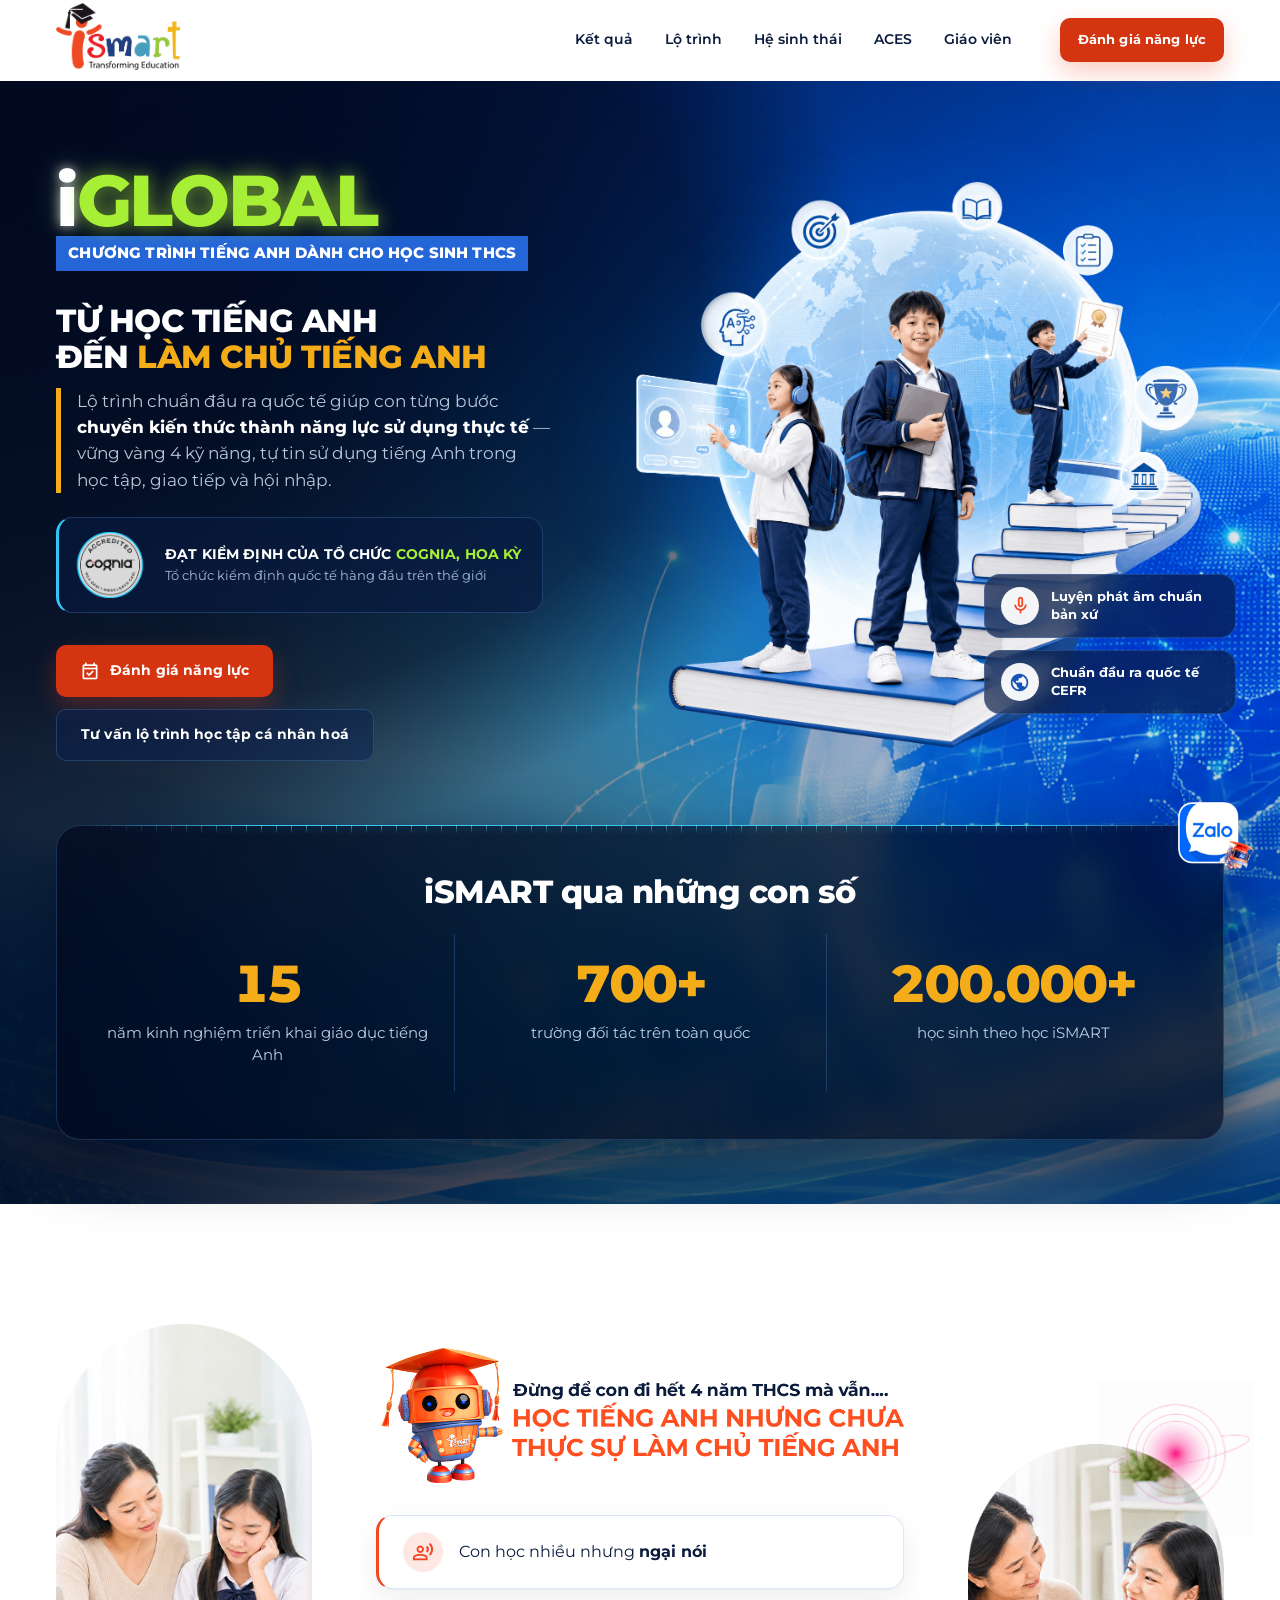
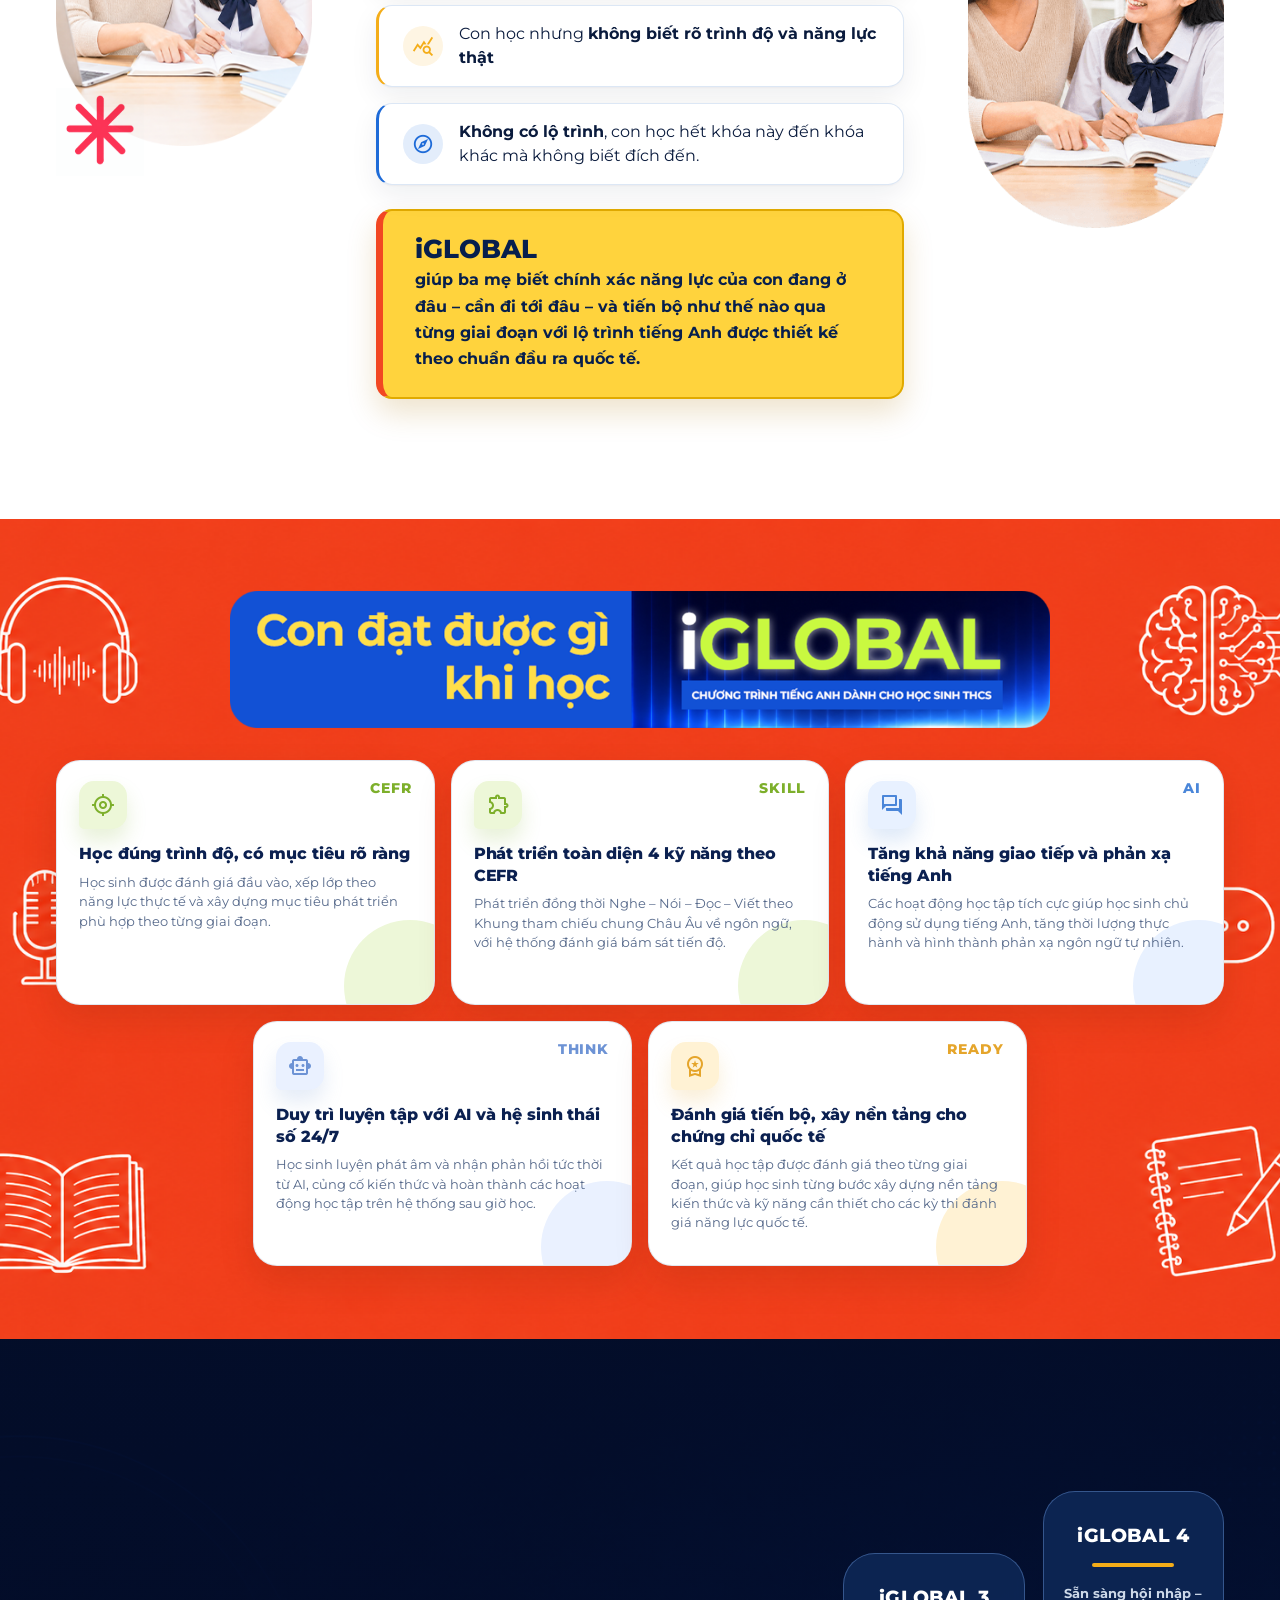
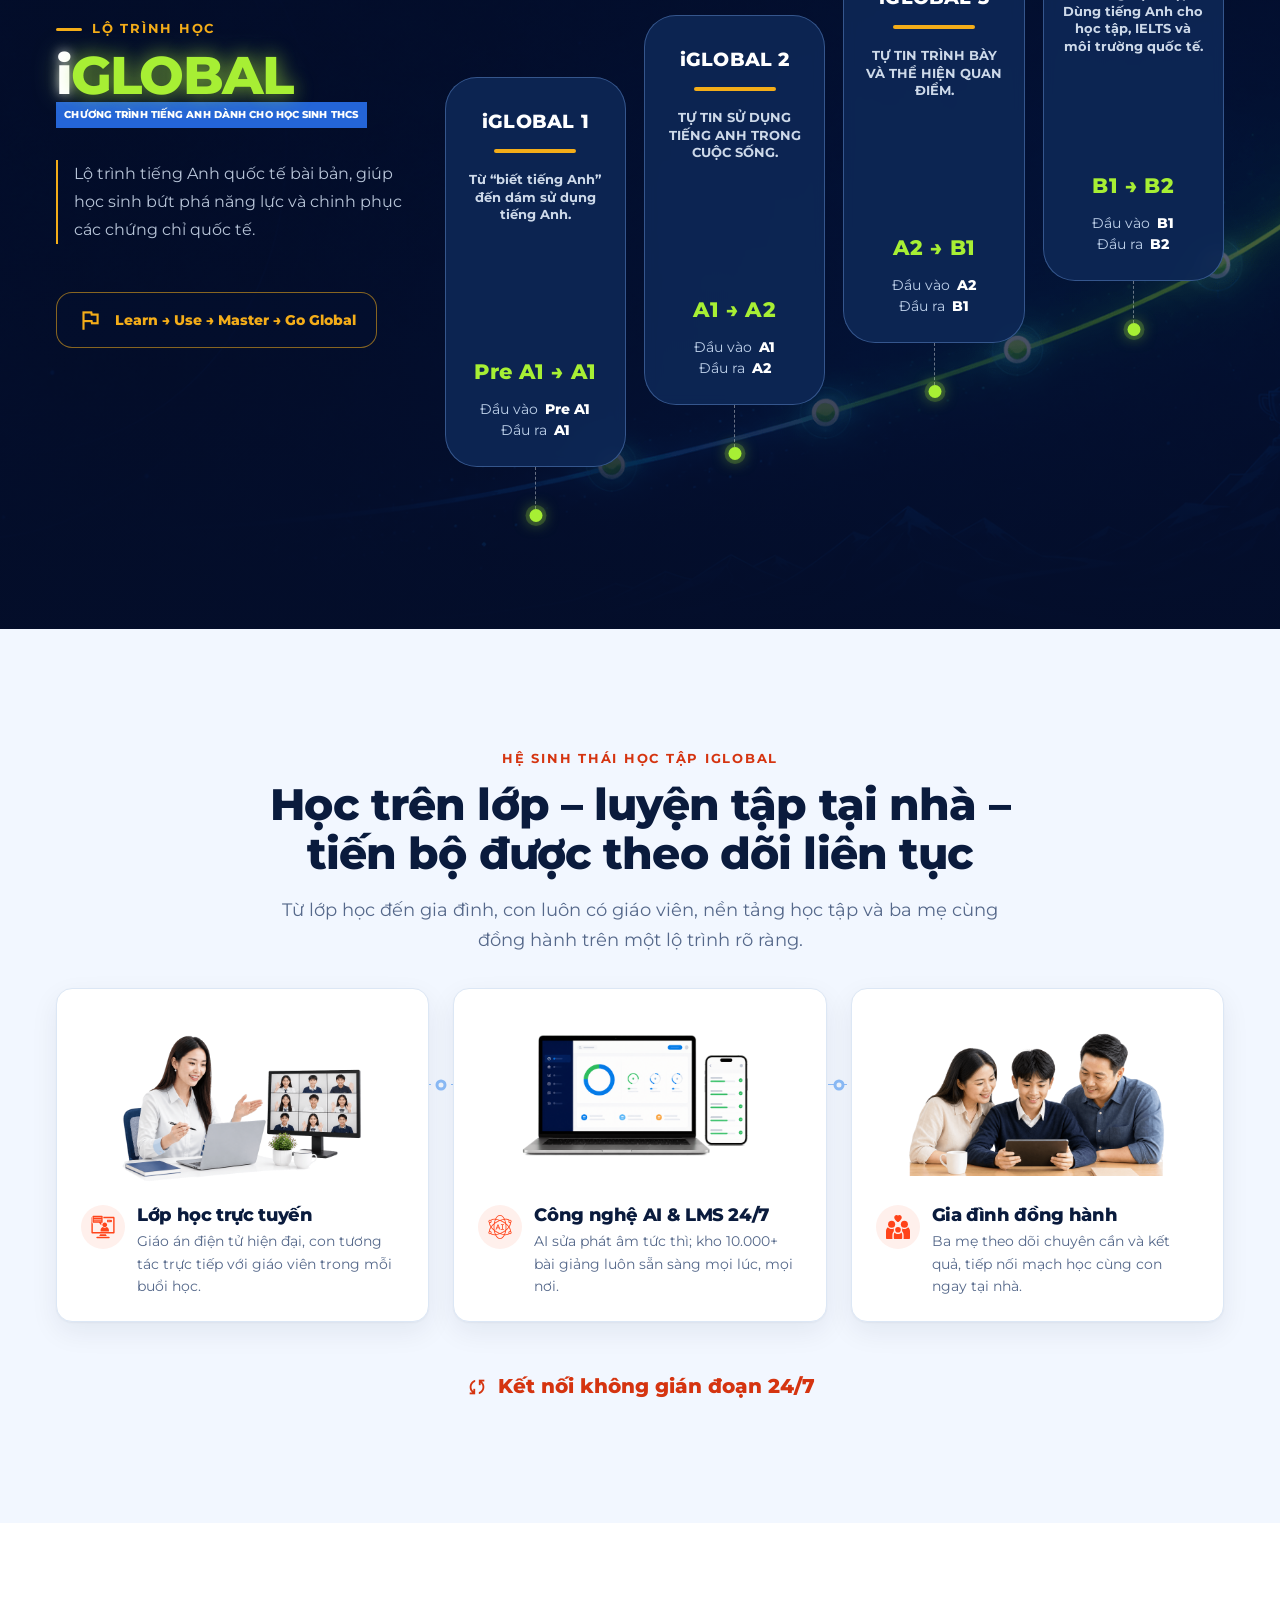
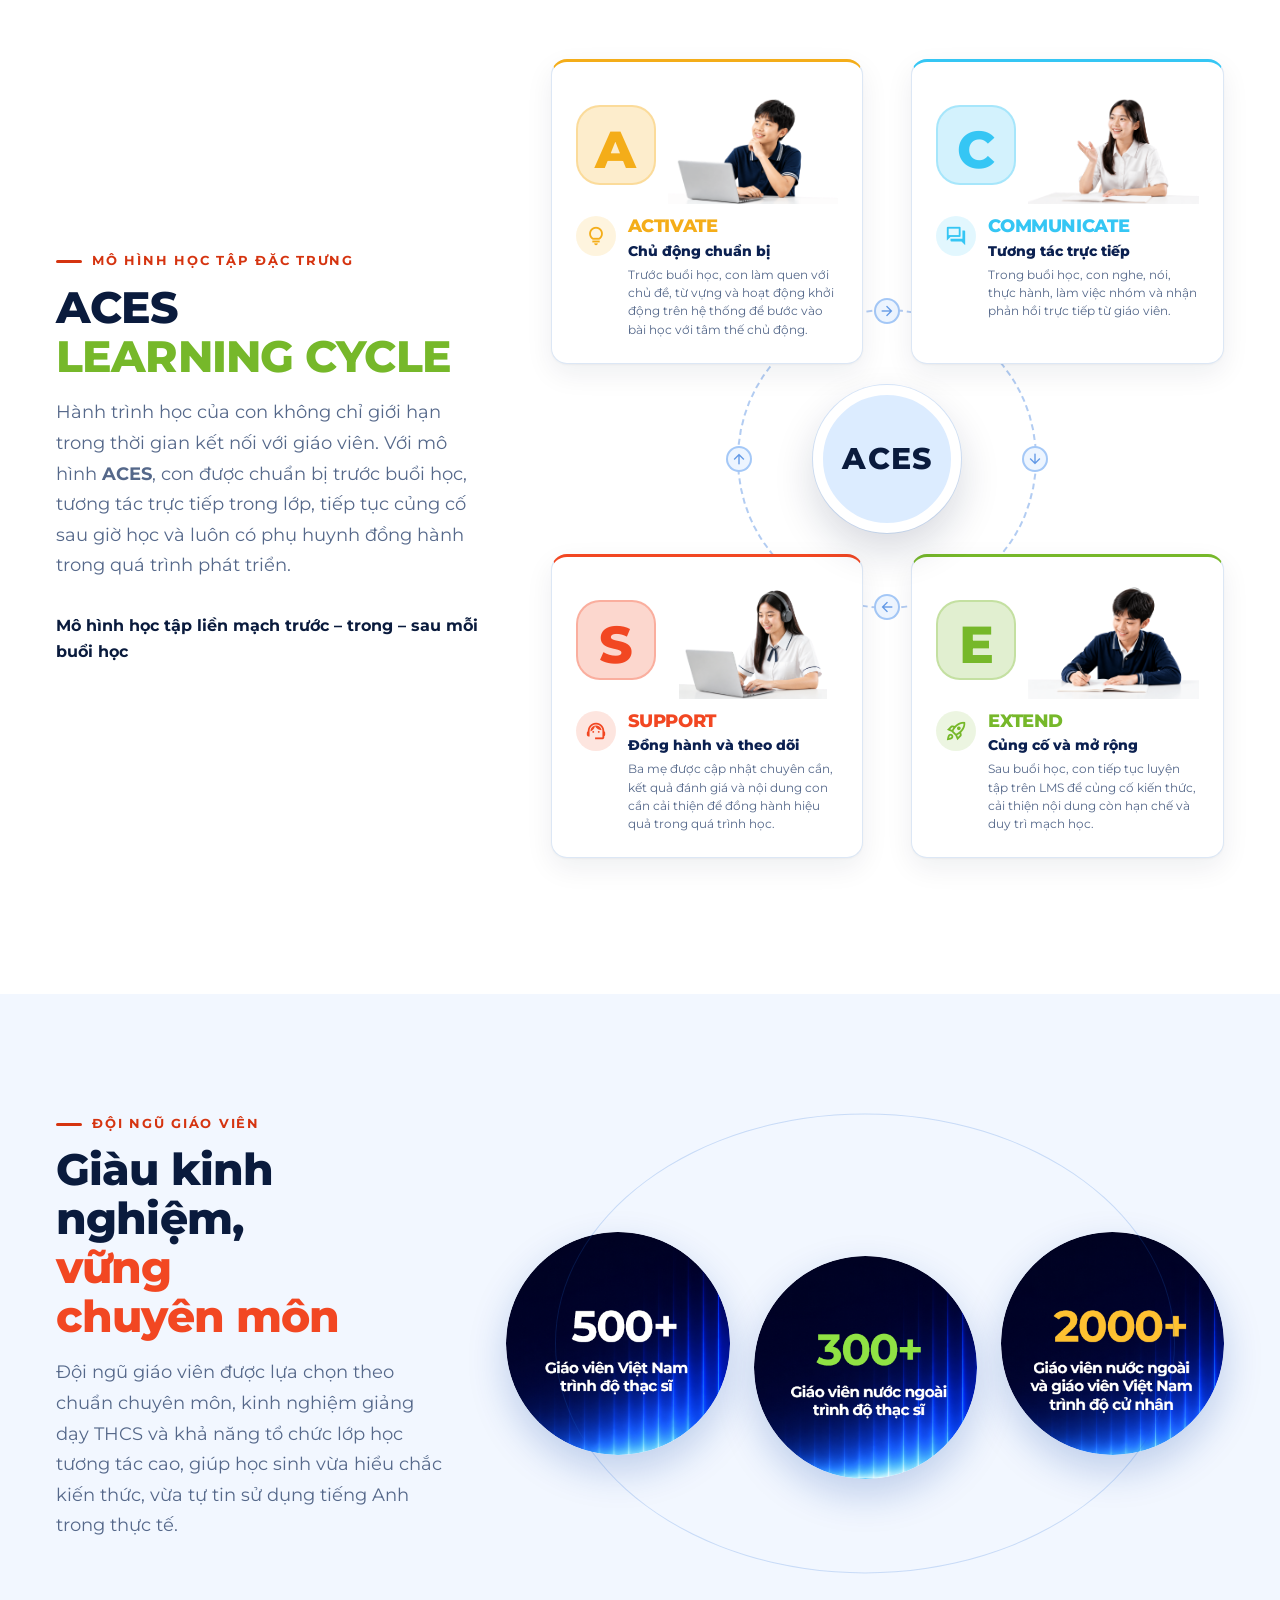
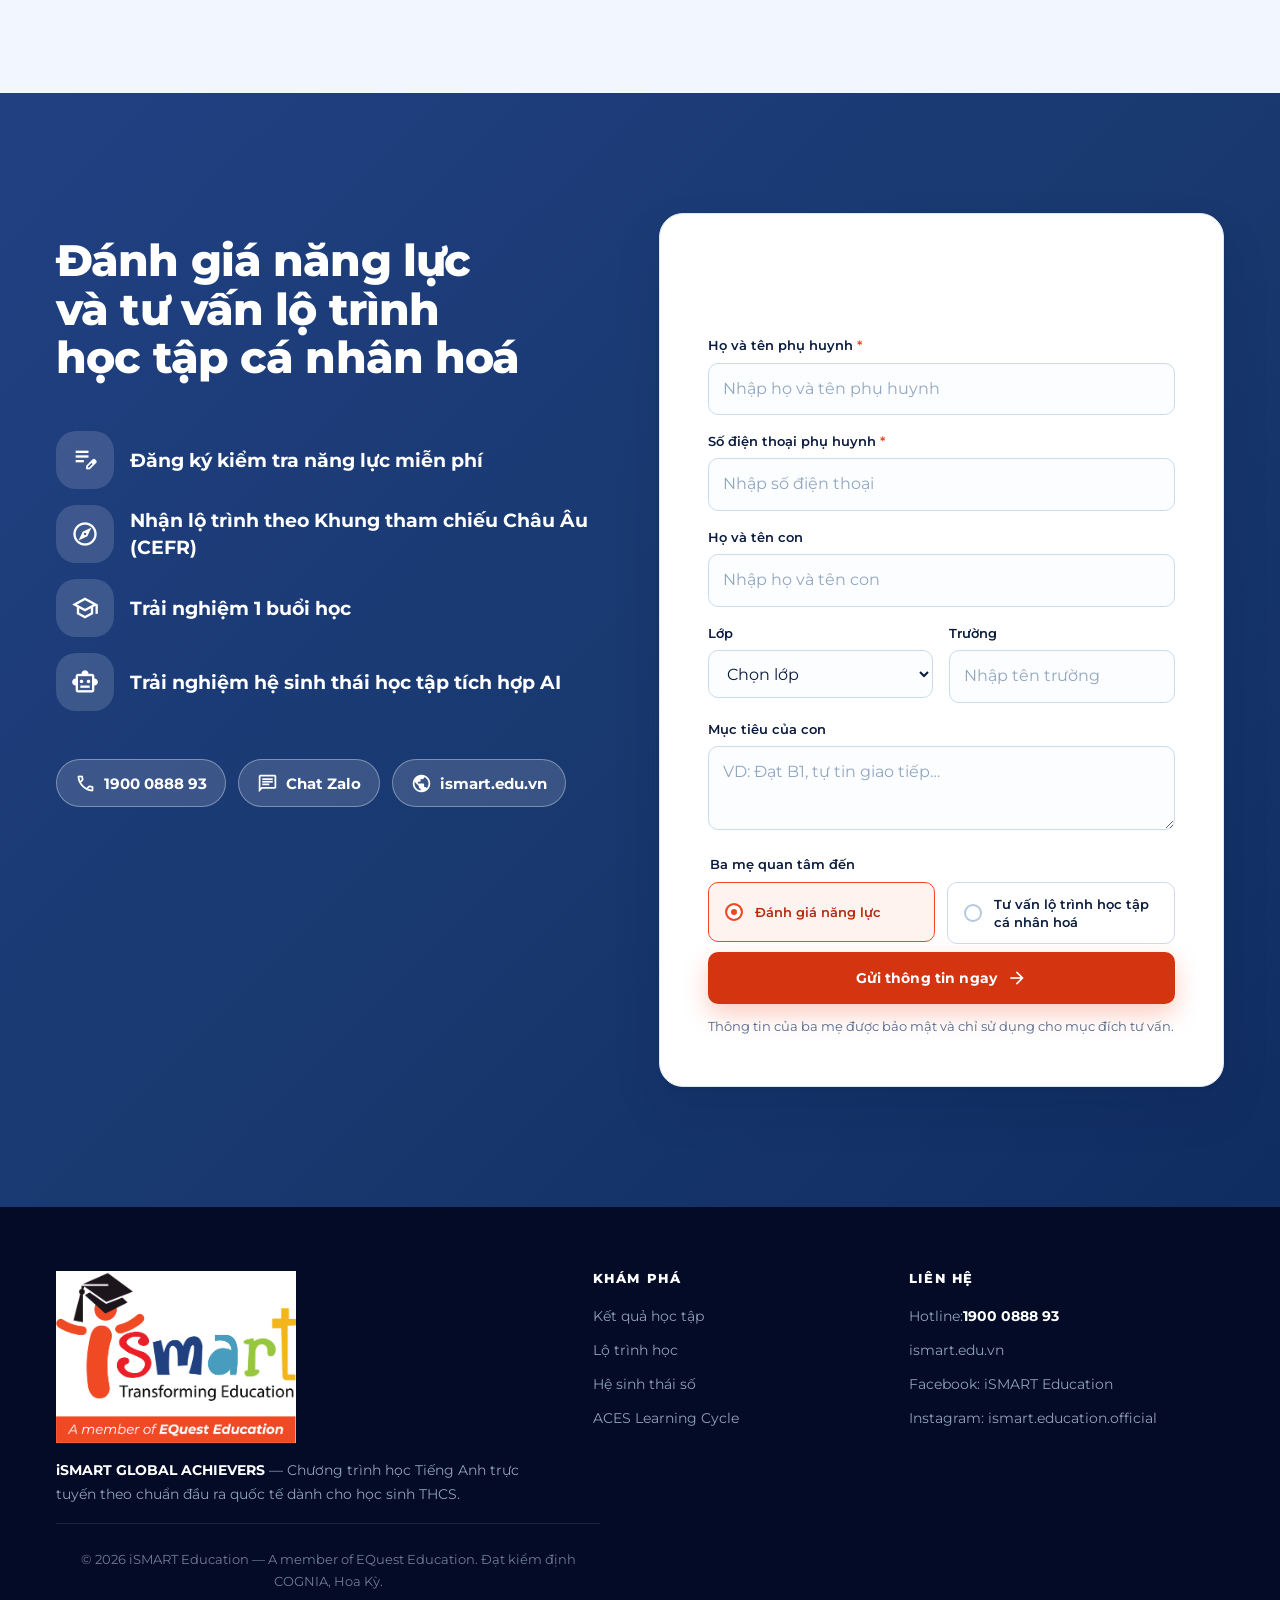
==== index.html @ bce78742 "Refine concerns highlight and ACES cycle" ====
<!DOCTYPE html>
<html lang="vi">
<head>
  <meta charset="UTF-8">
  <meta name="viewport" content="width=device-width, initial-scale=1">
  <title>iSMART Global Achievers | Tiếng Anh trực tuyến chuẩn quốc tế cho học sinh THCS</title>
  <meta name="description" content="iSMART Global Achievers giúp học sinh THCS phát triển tiếng Anh toàn diện theo chuẩn CEFR với lớp học trực tuyến, AI và hệ sinh thái học tập 24/7.">
  <meta name="theme-color" content="#030B26">

  <meta property="og:type" content="website">
  <meta property="og:locale" content="vi_VN">
  <meta property="og:site_name" content="iSMART Education">
  <meta property="og:title" content="iSMART Global Achievers | Tiếng Anh trực tuyến chuẩn quốc tế cho học sinh THCS">
  <meta property="og:description" content="Lộ trình A1 → B2 theo chuẩn CEFR, lớp học trực tuyến cùng giáo viên đạt chuẩn và hệ sinh thái học tập AI 24/7.">
  <meta property="og:image" content="assets/generated/hero-neon-background.jpg">
  <meta name="twitter:card" content="summary_large_image">

  <link rel="icon" href="data:image/svg+xml,%3Csvg xmlns='http://www.w3.org/2000/svg' viewBox='0 0 64 64'%3E%3Crect width='64' height='64' rx='16' fill='%23f24722'/%3E%3Cpath d='M23 18h10L26 46H16l7-28Zm15 8h10l-5 20H33l5-20Z' fill='white'/%3E%3C/svg%3E">
  <link rel="preconnect" href="https://fonts.googleapis.com">
  <link rel="preconnect" href="https://fonts.gstatic.com" crossorigin>
  <link href="https://fonts.googleapis.com/css2?family=Montserrat:wght@400;500;600;700;800&display=swap" rel="stylesheet">
  <link href="https://fonts.googleapis.com/css2?family=Material+Symbols+Outlined:opsz,wght,FILL,GRAD@24,400,0,0&display=block" rel="stylesheet">

  <style>
  /* ============================================================
     iSMART GLOBAL ACHIEVERS — landing page
     Design system: "Calibrated light"
     Light is information: cyan edge-light marks only what matters
     (the B2 destination, hover, primary CTA). Everything else is
     matte navy with hairline borders.
     ============================================================ */

  /* --- 1. TOKENS ------------------------------------------- */
  :root {
    /* Deep field */
    --abyss:      #030B26;
    --navy-900:   #061334;
    --navy-800:   #0B2050;
    --navy-700:   #12305F;
    --navy-600:   #1A427D;

    /* Signal blues */
    --blue-600:   #1653B8;
    --blue-500:   #1E6BD8;
    --blue-400:   #3B8EF5;
    --cyan-400:   #35C6F4;
    --cyan-300:   #6FDCFF;

    /* Accents */
    --lime:       #A7EF34;
    /* --orange is the brand mark: display type, rules, tints.
       --orange-ink is its AA-safe twin (4.8:1 on white) and is the only
       one allowed under small text or behind white button labels. */
    --orange:     #F24722;
    --orange-ink: #D53410;
    --orange-600: #B82909;
    --gold:       #F4AD19;
    --green:      #76B82A;

    /* Light field */
    --paper:      #FFFFFF;
    --mist:       #F2F7FF;
    --mist-deep:  #E7F0FD;
    --ink:        #0A1B3D;
    --slate:      #55688A;
    --hairline:   #DCE7F5;

    /* Edge & surface treatments */
    --edge-dark:  rgba(107, 176, 255, .22);
    --edge-lit:   rgba(111, 220, 255, .85);
    --glow-lit:   0 0 0 1px rgba(111,220,255,.35), 0 0 34px rgba(53,198,244,.28);
    --surface-dark: linear-gradient(165deg, rgba(26,66,125,.55), rgba(6,19,52,.75));

    /* Elevation */
    --lift-1: 0 1px 2px rgba(10,27,61,.04), 0 10px 28px rgba(10,27,61,.07);
    --lift-2: 0 2px 4px rgba(10,27,61,.05), 0 22px 48px rgba(10,27,61,.12);

    /* Geometry */
    --r-sm: 10px;
    --r-md: 16px;
    --r-lg: 24px;
    --r-pill: 999px;

    /* Rhythm */
    --sp-1: 4px;  --sp-2: 8px;  --sp-3: 12px; --sp-4: 16px;
    --sp-5: 24px; --sp-6: 32px; --sp-7: 48px; --sp-8: 64px;
    --sp-9: 88px; --sp-10: 120px;

    /* Measure */
    --w:       1240px;
    --w-wide:  1440px;
    --gutter:  20px;
    --pad-y:   64px;

    /* Type */
    --display: Montserrat, "Segoe UI", system-ui, sans-serif;
    --body:    Montserrat, "Segoe UI", system-ui, sans-serif;

    --t-display: clamp(2.6rem, 11vw, 3.6rem);
    --t-h2:      clamp(1.85rem, 6.4vw, 2.4rem);
    --t-h3:      1.0625rem;
    --t-lead:    1rem;
    --t-body:    .9375rem;
    --t-small:   .875rem;
    --t-eyebrow: .78125rem;
  }

  /* --- 2. RESET & BASE -------------------------------------- */
  *, *::before, *::after { box-sizing: border-box; }

  html { scroll-behavior: smooth; -webkit-text-size-adjust: 100%; }

  body {
    margin: 0;
    background: var(--paper);
    color: var(--ink);
    font-family: var(--body);
    font-size: var(--t-body);
    line-height: 1.65;
    -webkit-font-smoothing: antialiased;
    text-rendering: optimizeLegibility;
  }
  body.nav-open { overflow: hidden; }

  img, svg { display: block; max-width: 100%; }
  a { color: inherit; text-decoration: none; }
  button, input, select, textarea { font: inherit; color: inherit; }
  button { border: 0; background: none; }
  h1, h2, h3, h4, p, ul, ol, figure { margin: 0; }
  ul, ol { padding: 0; list-style: none; }

  h1, h2, h3, h4 {
    font-family: var(--display);
    font-weight: 800;
    line-height: 1.12;
    letter-spacing: -.02em;
  }

  ::selection { background: var(--blue-500); color: #fff; }

  :focus-visible {
    outline: 2px solid var(--cyan-400);
    outline-offset: 3px;
    border-radius: 4px;
  }

  .skip-link {
    position: absolute;
    left: var(--sp-4);
    top: -100px;
    z-index: 200;
    padding: 12px 20px;
    background: var(--orange);
    color: #fff;
    border-radius: var(--r-sm);
    font-weight: 600;
    transition: top .2s ease;
  }
  .skip-link:focus { top: var(--sp-4); }

  /* --- 3. LAYOUT PRIMITIVES --------------------------------- */
  .wrap { width: min(var(--w), 100% - var(--gutter) * 2); margin-inline: auto; }
  .wrap-wide { width: min(var(--w-wide), 100% - var(--gutter) * 2); margin-inline: auto; }

  .band { padding-block: var(--pad-y); position: relative; }
  .band-mist { background: var(--mist); }

  /* Section header — one pattern used everywhere */
  .head { max-width: 46rem; margin-bottom: var(--sp-6); }
  .head-center { margin-inline: auto; text-align: center; }

  .eyebrow {
    display: flex;
    align-items: center;
    gap: 10px;
    margin-bottom: var(--sp-3);
    color: var(--orange-ink);
    font-family: var(--body);
    font-size: var(--t-eyebrow);
    font-weight: 700;
    letter-spacing: .14em;
    text-transform: uppercase;
  }
  .eyebrow::before {
    content: "";
    width: 26px;
    height: 3px;
    flex: 0 0 auto;
    border-radius: 2px;
    background: currentColor;
  }
  .head-center .eyebrow { justify-content: center; }

  .title { font-size: var(--t-h2); text-wrap: balance; }

  .lead {
    margin-top: var(--sp-4);
    max-width: 60ch;
    color: var(--slate);
    font-size: var(--t-lead);
    line-height: 1.7;
  }
  .head-center .lead { margin-inline: auto; }

  /* --- 4. COMPONENTS ---------------------------------------- */
  .btn {
    display: inline-flex;
    align-items: center;
    justify-content: center;
    gap: 10px;
    min-height: 52px;
    padding-inline: 24px;
    border-radius: var(--r-sm);
    font-family: var(--body);
    font-size: var(--t-small);
    font-weight: 700;
    letter-spacing: .01em;
    cursor: pointer;
    transition: transform .2s ease, box-shadow .2s ease,
                background-color .2s ease, border-color .2s ease;
  }
  .btn .material-symbols-outlined { font-size: 20px; }

  .btn-primary {
    background: var(--orange-ink);
    color: #fff;
    box-shadow: 0 10px 24px rgba(242,71,34,.28);
  }
  .btn-primary:hover {
    background: var(--orange-600);
    transform: translateY(-2px);
    box-shadow: 0 16px 32px rgba(242,71,34,.36);
  }

  .btn-ghost {
    border: 1px solid var(--edge-dark);
    background: rgba(11,32,80,.5);
    color: #fff;
    -webkit-backdrop-filter: blur(8px);
    backdrop-filter: blur(8px);
  }
  .btn-ghost:hover {
    border-color: var(--edge-lit);
    background: rgba(26,66,125,.7);
    transform: translateY(-2px);
  }

  .btn-sm { min-height: 44px; padding-inline: 18px; font-size: .8125rem; }
  .btn-block { width: 100%; }

  /* Icon medallion — shared by every card type on the page */
  .medal {
    display: grid;
    place-items: center;
    width: 48px;
    height: 48px;
    flex: 0 0 auto;
    border-radius: 50%;
    background: var(--mist-deep);
    color: var(--blue-600);
  }
  .medal .material-symbols-outlined { font-size: 26px; }

  .material-symbols-outlined {
    font-variation-settings: "FILL" 0, "wght" 400, "GRAD" 0, "opsz" 24;
    line-height: 1;
    user-select: none;
  }

  /* --- 5. HEADER -------------------------------------------- */
  .masthead {
    position: sticky;
    top: 0;
    z-index: 100;
    background: rgba(255,255,255,.92);
    border-bottom: 1px solid transparent;
    -webkit-backdrop-filter: saturate(1.4) blur(16px);
    backdrop-filter: saturate(1.4) blur(16px);
    transition: border-color .25s ease, box-shadow .25s ease;
  }
  .masthead.is-stuck {
    border-bottom-color: var(--hairline);
    box-shadow: 0 8px 28px rgba(10,27,61,.07);
  }
  .masthead-inner {
    display: flex;
    align-items: center;
    gap: var(--sp-4);
    min-height: 68px;
  }
  .brand { flex: 0 0 auto; }
  .brand img { width: 102px; height: auto; }

  .nav {
    display: none;
    margin-left: auto;
    gap: var(--sp-6);
  }
  /* :not(.btn) everywhere — the sheet's CTA is a button, not a nav link,
     and must keep its own colour, padding and border. */
  .nav a:not(.btn) {
    position: relative;
    padding-block: 4px;
    font-size: var(--t-small);
    font-weight: 600;
    color: var(--ink);
    transition: color .2s ease;
  }
  .nav a:not(.btn)::after {
    content: "";
    position: absolute;
    left: 0;
    bottom: -2px;
    width: 0;
    height: 2px;
    border-radius: 2px;
    background: var(--orange);
    transition: width .25s ease;
  }
  .nav a:not(.btn):hover { color: var(--orange-ink); }
  .nav a:not(.btn):hover::after { width: 100%; }

  .masthead-cta { display: none; margin-left: auto; }

  .nav-toggle {
    display: grid;
    place-items: center;
    width: 44px;
    height: 44px;
    margin-left: auto;
    border-radius: var(--r-sm);
    background: var(--mist);
    color: var(--ink);
    cursor: pointer;
  }
  .nav-toggle .material-symbols-outlined { font-size: 26px; }

  /* Mobile nav sheet */
  .nav.is-open {
    position: fixed;
    inset: 68px 0 auto;
    z-index: 99;
    display: flex;
    flex-direction: column;
    gap: 0;
    max-height: calc(100dvh - 68px);
    overflow-y: auto;
    margin: 0;
    padding: var(--sp-3) var(--gutter) var(--sp-6);
    background: var(--paper);
    border-bottom: 1px solid var(--hairline);
    box-shadow: var(--lift-2);
  }
  .nav.is-open a:not(.btn) {
    padding-block: 15px;
    border-bottom: 1px solid var(--hairline);
    font-size: 1rem;
  }
  .nav.is-open a:not(.btn)::after { display: none; }
  .nav-sheet-cta { margin-top: var(--sp-4); }

  /* --- 6. HERO ---------------------------------------------- */
  /* Hero and metrics share one continuous background stage */
  .stage {
    position: relative;
    isolation: isolate;
    background: var(--abyss) url("assets/generated/hero-stage-background.png") center / cover no-repeat;
    color: #fff;
  }
  /* This artwork runs pale blue almost everywhere (measured 1.5–6:1 for
     white text, worst in the exact column the copy sits in) — there's no
     natural dark refuge like the previous background had. The scrim pools
     hardest over the text column (upper-left) and only lets the globe on
     the right show through with a light touch. */
  .stage::before {
    content: "";
    position: absolute;
    inset: 0;
    z-index: -1;
    background:
      radial-gradient(64% 58% at 16% 20%,
        rgba(2,8,28,.88), rgba(2,8,28,.58) 60%, transparent 82%),
      linear-gradient(102deg,
        rgba(2,8,28,.9) 0%,
        rgba(2,8,28,.76) 20%,
        rgba(2,8,28,.46) 40%,
        rgba(2,8,28,.16) 58%,
        rgba(2,8,28,0) 74%),
      linear-gradient(180deg,
        rgba(2,8,28,.32) 0%,
        rgba(2,8,28,.04) 26%,
        rgba(2,8,28,.14) 58%,
        rgba(2,8,28,.6) 100%);
  }

  .hero { padding-block: var(--sp-7); }
  .hero-grid { display: grid; gap: var(--sp-6); align-items: center; }

  .hero h1 {
    font-size: var(--t-display);
    font-weight: 800;
    line-height: .92;
    letter-spacing: -.035em;
    text-wrap: balance;
  }
  .hero h1 .hero-brand {
    display: flex;
    align-items: baseline;
    width: fit-content;
    line-height: .88;
    filter: drop-shadow(0 0 13px rgba(203,255,74,.22));
  }
  .hero h1 .brand-i {
    color: #fff;
    text-shadow: 0 0 12px rgba(255,255,255,.72);
  }
  .hero h1 .mark-global {
    display: inline;
    color: var(--lime);
    font-size: 1em;
    text-shadow: 0 0 18px rgba(167,239,52,.48);
  }
  .hero h1 .hero-program {
    display: table;
    max-width: 100%;
    margin-top: .28em;
    padding: .54em .82em;
    color: #fff;
    background: #2465d8;
    font-size: .21em;
    font-weight: 800;
    line-height: 1.2;
    letter-spacing: .01em;
    text-shadow: none;
  }

  .hero-tagline {
    margin-top: var(--sp-6);
    max-width: 38rem;
    color: #fff;
    font-family: var(--display);
    font-size: clamp(1.35rem, 3.4vw, 2rem);
    font-weight: 800;
    line-height: 1.14;
    letter-spacing: -.015em;
  }
  .hero-tagline span { display: block; }
  .hero-tagline strong { color: var(--gold); font-weight: 800; }

  .hero-copy {
    margin-top: var(--sp-3);
    max-width: 39rem;
    padding-left: var(--sp-4);
    border-left: 5px solid var(--gold);
    color: rgba(224,238,255,.82);
    font-size: 1rem;
    line-height: 1.55;
  }
  .hero-copy strong { color: #fff; font-weight: 750; }

  /* Cognia credential plate */
  .credential {
    display: grid;
    grid-template-columns: 64px minmax(0, 1fr);
    gap: var(--sp-4);
    align-items: center;
    width: fit-content;
    max-width: 100%;
    margin-top: var(--sp-5);
    padding: 12px 20px 12px 12px;
    background: rgba(9,26,66,.62);
    border: 1px solid var(--edge-dark);
    border-left: 3px solid var(--cyan-400);
    border-radius: var(--r-md);
    -webkit-backdrop-filter: blur(12px);
    backdrop-filter: blur(12px);
  }
  .credential img { width: 64px; height: 58px; object-fit: contain; }
  .credential strong {
    display: block;
    font-family: var(--display);
    font-size: .8125rem;
    font-weight: 700;
    line-height: 1.35;
    letter-spacing: .01em;
  }
  .credential strong em { color: var(--lime); font-style: normal; }
  .credential span {
    display: block;
    margin-top: 3px;
    color: rgba(206,226,255,.8);
    font-size: .8125rem;
    line-height: 1.45;
  }

  .hero-actions {
    display: grid;
    gap: var(--sp-3);
    margin-top: var(--sp-6);
  }

  .hero-visual { position: relative; }
  .hero-visual > img {
    width: 100%;
    height: auto;
    filter: drop-shadow(0 24px 44px rgba(0,72,180,.34));
  }

  /* Feature notes — in flow on mobile, floated on desktop */
  .hero-notes {
    display: grid;
    gap: var(--sp-3);
    margin-top: var(--sp-4);
  }
  .note {
    display: flex;
    align-items: center;
    gap: 12px;
    padding: 12px 16px;
    background: rgba(9,26,66,.68);
    border: 1px solid var(--edge-dark);
    border-radius: var(--r-md);
    font-family: var(--display);
    font-size: .8125rem;
    font-weight: 700;
    line-height: 1.35;
    -webkit-backdrop-filter: blur(12px);
    backdrop-filter: blur(12px);
  }
  .note .medal {
    width: 38px;
    height: 38px;
    background: rgba(255,255,255,.94);
  }
  .note .medal .material-symbols-outlined { font-size: 21px; }
  .note-mic .medal { color: var(--orange); }
  .note-cefr .medal { color: var(--blue-600); }

  /* --- 7. METRICS ------------------------------------------- */
  /* The stats are a separate instrument sitting on the stage, not a
     continuation of the hero — hence the plate, the gap above it, and the
     ruled top edge that echoes the CEFR scale further down the page. */
  .metrics { padding-block: 0 var(--sp-7); }

  .metric-plate {
    position: relative;
    padding: var(--sp-6) var(--sp-3) var(--sp-4);
    background: rgba(2,8,28,.72);
    border: 1px solid var(--edge-dark);
    border-radius: var(--r-lg);
    box-shadow: 0 24px 60px rgba(1,8,30,.5);
    -webkit-backdrop-filter: blur(16px) saturate(1.15);
    backdrop-filter: blur(16px) saturate(1.15);
  }

  /* Ruled edge: a lit hairline with tick marks hanging off it */
  .plate-scale {
    position: absolute;
    left: var(--sp-5);
    right: var(--sp-5);
    top: -1px;
    height: 9px;
    pointer-events: none;
    -webkit-mask-image: linear-gradient(90deg, transparent, #000 16%, #000 84%, transparent);
    mask-image: linear-gradient(90deg, transparent, #000 16%, #000 84%, transparent);
  }
  .plate-scale::before {
    content: "";
    position: absolute;
    inset: 0 0 auto;
    height: 1px;
    background: var(--cyan-400);
    box-shadow: 0 0 12px rgba(53,198,244,.7);
  }
  .plate-scale::after {
    content: "";
    position: absolute;
    inset: 0;
    background: repeating-linear-gradient(90deg,
      rgba(111,220,255,.6) 0 1px, transparent 1px 15px);
    -webkit-mask-image: linear-gradient(180deg, #000, transparent);
    mask-image: linear-gradient(180deg, #000, transparent);
  }

  .metrics h2 {
    margin-bottom: var(--sp-5);
    text-align: center;
    font-size: clamp(1.5rem, 5.4vw, 2rem);
    letter-spacing: -.015em;
  }
  .metric-grid { display: grid; gap: 0; }
  .metric {
    padding: var(--sp-5) var(--sp-4);
    text-align: center;
  }
  .metric + .metric { border-top: 1px solid var(--edge-dark); }
  .metric dt {
    font-family: var(--display);
    font-size: clamp(2.5rem, 10vw, 3.25rem);
    font-weight: 800;
    line-height: 1;
    letter-spacing: -.04em;
    color: var(--gold);
    font-variant-numeric: tabular-nums;
  }
  .metric dd {
    margin: var(--sp-3) 0 0;
    color: rgba(220,235,255,.86);
    font-size: var(--t-small);
    line-height: 1.5;
  }

  /* --- 8. CONCERNS ------------------------------------------ */
  .concerns-grid { display: grid; gap: var(--sp-6); align-items: center; }

  .concerns-photo { position: relative; margin: 0; }
  .concerns-photo img.portrait {
    width: 100%;
    max-width: 320px;
    margin-inline: auto;
    height: auto;
  }
  .concerns-photo .decor {
    position: absolute;
    pointer-events: none;
    mix-blend-mode: multiply;
  }
  .decor-star  { width: 68px; left: 0;     bottom: -16px; }
  .decor-orbit { width: 128px; right: -18px; top: -48px; }

  .photo-right { display: none; }

  .concerns .title {
    font-size: clamp(1.75rem, 5.4vw, 2.7rem);
    line-height: 1.16;
  }
  .concerns .title strong { color: var(--orange); font-weight: 800; }

  .concerns-title-art {
    line-height: 0;
  }

  .concerns-title-art img {
    display: block;
    width: 100%;
    max-width: 720px;
    height: auto;
    margin-inline: auto;
  }

  .questions { display: grid; gap: var(--sp-3); margin-top: var(--sp-5); }
  .question {
    display: grid;
    grid-template-columns: 40px minmax(0, 1fr);
    gap: var(--sp-4);
    align-items: center;
    padding: var(--sp-4);
    background: var(--paper);
    border: 1px solid var(--hairline);
    border-left: 3px solid var(--q-accent, var(--blue-500));
    border-radius: var(--r-md);
    box-shadow: var(--lift-1);
  }
  .question:nth-child(1) { --q-accent: var(--orange); }
  .question:nth-child(2) { --q-accent: var(--gold); }
  .question:nth-child(3) { --q-accent: var(--blue-500); }

  .question .medal {
    width: 40px;
    height: 40px;
    background: color-mix(in srgb, var(--q-accent) 12%, transparent);
    color: var(--q-accent);
  }
  .question .medal .material-symbols-outlined { font-size: 22px; }
  .question p { font-size: var(--t-small); line-height: 1.5; }
  .question p b { font-weight: 700; color: var(--ink); }

  .bridge {
    margin-top: var(--sp-5);
    padding: var(--sp-4) var(--sp-5);
    background: #ffd33d;
    border: 2px solid #e1aa00;
    border-left: 7px solid var(--orange);
    border-radius: var(--r-md);
    color: #071f4d;
    font-size: var(--t-small);
    font-weight: 700;
    line-height: 1.65;
    box-shadow: 0 14px 30px rgba(168,116,0,.2);
  }
  .bridge strong {
    display: block;
    margin-bottom: 4px;
    color: #071f4d;
    font-family: var(--display);
    font-size: clamp(1.45rem, 2vw, 1.9rem);
    font-weight: 800;
    line-height: 1.1;
  }

  /* --- 9. OUTCOMES ------------------------------------------ */
  /* The heading is a supplied brand lockup, not live text. The asset is
     pre-trimmed to its content box, so width here is the visual width. */
  .outcomes-title { line-height: 0; }
  .outcomes-title img {
    width: 100%;
    max-width: 760px;
    height: auto;
    margin-inline: auto;
  }

  .outcomes {
    background: #f04420 url("ChatGPT Image Aug 11, 2026, 10_24_21 AM.png") center / cover no-repeat;
  }
  .outcomes .head {
    padding: 0;
    background: transparent;
    border-radius: 0;
    box-shadow: none;
  }

  /* Five complete outcome cards, arranged 3 + 2 on desktop. */
  .outcome-grid {
    display: grid;
    gap: var(--sp-3);
    margin-top: var(--sp-6);
  }
  .outcome {
    position: relative;
    display: flex;
    flex-direction: column;
    align-items: flex-start;
    min-height: 100%;
    padding: var(--sp-5);
    overflow: hidden;
    background: #fff;
    border: 1px solid rgba(18,57,126,.12);
    border-radius: 24px;
    color: var(--ink);
    box-shadow: 0 16px 34px rgba(115,35,8,.15);
    transition: transform .28s cubic-bezier(.2,.8,.2,1), box-shadow .28s ease, border-color .28s ease;
  }
  .outcome::after {
    content: "";
    position: absolute;
    right: -42px;
    bottom: -48px;
    width: 132px;
    height: 132px;
    border-radius: 50%;
    background: var(--outcome-soft, rgba(148,196,64,.1));
  }
  .outcome:hover {
    transform: translateY(-6px);
    border-color: rgba(255,255,255,.86);
    box-shadow: 0 24px 46px rgba(104,29,4,.23);
  }
  .outcome .medal {
    width: 60px;
    height: 60px;
    background: var(--outcome-soft, rgba(148,196,64,.16));
    color: var(--outcome-accent, var(--green));
    border-radius: 18px 18px 18px 5px;
    box-shadow: 0 12px 20px color-mix(in srgb, var(--outcome-accent, var(--green)) 18%, transparent);
  }
  .outcome .medal .material-symbols-outlined { font-size: 29px; }
  .outcome-index {
    position: absolute;
    top: var(--sp-4);
    right: var(--sp-5);
    z-index: 1;
    color: var(--outcome-accent, var(--green));
    font-family: var(--display);
    font-size: 1rem;
    font-weight: 800;
    line-height: 1;
    letter-spacing: .06em;
  }
  .outcome h3 {
    position: relative;
    z-index: 1;
    margin-top: var(--sp-5);
    color: var(--navy-800);
    font-size: 1.05rem;
    font-weight: 800;
    line-height: 1.42;
    letter-spacing: -.005em;
  }
  .outcome p {
    position: relative;
    z-index: 1;
    margin-top: var(--sp-3);
    color: var(--slate);
    font-size: .875rem;
    line-height: 1.65;
  }
  .outcome:nth-child(1) { --outcome-accent: #7daf2b; --outcome-soft: #edf7d8; }
  .outcome:nth-child(2) { --outcome-accent: #7daf2b; --outcome-soft: #edf7d8; }
  .outcome:nth-child(3) { --outcome-accent: #4a86d9; --outcome-soft: #e8f1ff; }
  .outcome:nth-child(4) { --outcome-accent: #6d93d5; --outcome-soft: #eaf1ff; }
  .outcome:nth-child(5) { --outcome-accent: #e5a52b; --outcome-soft: #fff2d4; }

  /* --- 10. CEFR LADDER — the signature ---------------------- */
  .ladder-band {
    background: var(--navy-900) url("assets/generated/pathway-tech-background.png") center / cover no-repeat;
    color: #fff;
    isolation: isolate;
  }
  .ladder-band::before {
    content: "";
    position: absolute;
    inset: 0;
    z-index: -1;
    background: linear-gradient(180deg, rgba(4,14,42,.82), rgba(4,14,42,.6) 45%, rgba(4,14,42,.9));
  }
  .ladder-band .eyebrow { color: var(--gold); }
  .ladder-band .eyebrow::before { background: var(--gold); }

  .ladder-title { line-height: 1; }
  .ladder-title .ladder-brand {
    display: flex;
    align-items: baseline;
    width: fit-content;
    font-size: clamp(3.2rem, 7vw, 4.8rem);
    font-weight: 800;
    line-height: .88;
    letter-spacing: -.035em;
    filter: drop-shadow(0 0 13px rgba(203,255,74,.24));
  }
  .ladder-title .brand-i {
    color: #fff;
    text-shadow: 0 0 12px rgba(255,255,255,.72);
  }
  .ladder-title .mark-global {
    color: var(--lime);
    text-shadow: 0 0 18px rgba(167,239,52,.5);
  }
  .ladder-title .ladder-program {
    display: table;
    max-width: 100%;
    margin-top: .38em;
    padding: .62em .8em;
    color: #fff;
    background: #2465d8;
    font-size: clamp(.7rem, 1.1vw, .9rem);
    font-weight: 800;
    line-height: 1.2;
    letter-spacing: .01em;
  }

  .ladder-lead {
    margin-top: var(--sp-5);
    padding-left: var(--sp-4);
    border-left: 2px solid var(--gold);
    color: rgba(224,238,255,.82);
    font-size: var(--t-small);
    line-height: 1.75;
  }

  /* The scale itself */
  .ladder {
    position: relative;
    display: grid;
    gap: var(--sp-5);
    margin-top: var(--sp-8);
    --rung-accent: var(--lime);
  }

  .rung { display: flex; flex-direction: column; }

  .rung-card {
    position: relative;
    display: flex;
    flex-direction: column;
    padding: 32px 22px 28px;
    text-align: center;
    background: rgba(13,39,84,.94);
    border: 1px solid rgba(132,181,255,.34);
    border-radius: 32px;
    -webkit-backdrop-filter: blur(6px);
    backdrop-filter: blur(6px);
    transition: transform .28s ease, box-shadow .28s ease, border-color .28s ease;
  }
  .rung:hover .rung-card {
    transform: translateY(-5px);
    border-color: rgba(167,239,52,.5);
    box-shadow: 0 0 26px rgba(167,239,52,.16);
  }

  .rung-code {
    margin-top: auto;
    font-family: var(--display);
    font-size: 1.55rem;
    font-weight: 800;
    line-height: 1;
    letter-spacing: .02em;
    white-space: nowrap;
    color: var(--rung-accent);
  }
  .rung-card h3 {
    margin-top: 0;
    font-size: 1.5rem;
    font-weight: 800;
    line-height: 1.25;
    letter-spacing: .01em;
    color: #fff;
  }
  /* Short gold rule separating the course name from its promise. */
  .rung-card h3::after {
    content: "";
    display: block;
    width: 82px;
    height: 4px;
    margin: 16px auto 0;
    border-radius: 2px;
    background: var(--gold);
  }
  .rung-promise {
    margin: 18px 0 24px;
    color: rgba(232,242,255,.88);
    font-size: .82rem;
    font-weight: 700;
    line-height: 1.35;
  }
  .rung-meta {
    display: grid;
    gap: 4px;
    margin-top: 18px;
    color: rgba(214,232,255,.88);
    font-size: .9rem;
    line-height: 1.2;
  }
  .rung-meta span {
    display: flex;
    align-items: center;
    justify-content: center;
    gap: 7px;
  }
  .rung-meta strong { color: #fff; font-weight: 800; }

  /* Stem + dot: only drawn once the scale runs horizontally */
  .rung-stem { display: none; }

  .ladder-goal {
    display: flex;
    align-items: center;
    gap: var(--sp-3);
    width: fit-content;
    max-width: 100%;
    margin-top: var(--sp-6);
    padding: 14px 20px;
    background: rgba(4,16,48,.6);
    border: 1px solid rgba(244,173,25,.55);
    border-radius: var(--r-md);
    font-size: var(--t-small);
    font-weight: 600;
  }
  .ladder-goal .material-symbols-outlined { font-size: 26px; color: var(--gold); }
  .ladder-goal strong { color: var(--gold); font-weight: 800; }

  /* --- 11. ECOSYSTEM ---------------------------------------- */
  .ecosystem .eyebrow::before { display: none; }

  .eco-grid {
    position: relative;
    display: grid;
    gap: var(--sp-4);
    margin-top: var(--sp-6);
  }
  .eco-rail { display: none; }

  .eco-card {
    position: relative;
    z-index: 1;
    display: flex;
    flex-direction: column;
    height: 100%;
    padding: var(--sp-4);
    background: var(--paper);
    border: 1px solid var(--hairline);
    border-radius: var(--r-md);
    box-shadow: var(--lift-1);
    transition: transform .28s ease, box-shadow .28s ease, border-color .28s ease;
  }
  .eco-card:hover {
    transform: translateY(-5px);
    border-color: var(--blue-400);
    box-shadow: var(--lift-2);
  }
  /* display:block (not grid) so the img's height:100% resolves against a
     definite box — object-fit already handles centring. */
  .eco-figure {
    display: block;
    height: 158px;
    margin-bottom: var(--sp-4);
  }
  /* width+height both pinned so the img can never outgrow the frame —
     the intrinsic size from the HTML attributes would otherwise win. */
  .eco-figure img { width: 100%; height: 100%; object-fit: contain; }
  .eco-body { display: grid; grid-template-columns: 44px minmax(0, 1fr); gap: var(--sp-3); }
  .eco-body .medal { width: 44px; height: 44px; background: #FFF0EC; color: var(--orange); }
  /* The source SVGs ship black; recolour them to the brand orange. */
  .eco-body .medal img {
    width: 24px;
    height: 24px;
    object-fit: contain;
    filter: invert(37%) sepia(95%) saturate(3568%) hue-rotate(350deg) brightness(104%) contrast(102%);
  }
  .eco-card h3 { font-size: var(--t-h3); }
  .eco-card p { margin-top: 5px; color: var(--slate); font-size: var(--t-small); line-height: 1.6; }

  .eco-loop {
    display: flex;
    align-items: center;
    justify-content: center;
    gap: 10px;
    margin-top: var(--sp-6);
    color: var(--orange-ink);
    font-family: var(--display);
    font-size: 1rem;
    font-weight: 800;
    text-align: center;
  }
  .eco-loop .material-symbols-outlined { font-size: 22px; }

  /* --- 12. ACES --------------------------------------------- */
  .aces-grid { display: grid; gap: var(--sp-6); align-items: center; }

  .cycle {
    position: relative;
    display: grid;
    gap: var(--sp-4);
  }
  .cycle-orbit, .cycle-hub { display: none; }

  .step {
    position: relative;
    padding: var(--sp-5) var(--sp-4) var(--sp-4);
    background: var(--paper);
    border: 1px solid var(--hairline);
    border-top: 3px solid var(--step-accent);
    border-radius: var(--r-md);
    box-shadow: var(--lift-1);
    transition: transform .28s ease, box-shadow .28s ease;
  }
  .step:hover { transform: translateY(-5px); box-shadow: var(--lift-2); }

  .aces-mark { color: var(--green); }

  .step-1 { --step-accent: var(--gold); }
  .step-2 { --step-accent: var(--cyan-400); }
  .step-3 { --step-accent: var(--green); }
  .step-4 { --step-accent: var(--orange); }

  .step-head {
    display: grid;
    grid-template-columns: 64px minmax(0, 1fr);
    gap: var(--sp-3);
    align-items: center;
    margin-bottom: var(--sp-3);
  }
  .step-num {
    display: grid;
    place-items: center;
    width: 64px;
    height: 64px;
    border: 2px solid color-mix(in srgb, var(--step-accent) 28%, transparent);
    border-radius: 20px;
    background: color-mix(in srgb, var(--step-accent) 22%, white);
    color: var(--step-accent);
    font-family: var(--display);
    font-size: 2.45rem;
    font-weight: 800;
    font-variant-numeric: tabular-nums;
  }

  .cycle-arrow {
    position: absolute;
    z-index: 3;
    display: grid;
    place-items: center;
    width: 26px;
    height: 26px;
    border: 2px solid rgba(47,127,233,.38);
    border-radius: 50%;
    background: #edf5ff;
    box-shadow: none;
    color: rgba(30,107,216,.68);
    font-size: 16px;
    font-weight: 700;
  }
  .cycle-arrow-top {
    top: 0;
    left: 50%;
    transform: translate(-50%, -50%);
  }
  .cycle-arrow-right {
    top: 50%;
    right: 0;
    transform: translate(50%, -50%) rotate(90deg);
  }
  .cycle-arrow-bottom {
    bottom: 0;
    left: 50%;
    transform: translate(-50%, 50%) rotate(180deg);
  }
  .cycle-arrow-left {
    top: 50%;
    left: 0;
    transform: translate(-50%, -50%) rotate(-90deg);
  }
  .step-head img { width: 100%; height: 92px; object-fit: contain; object-position: center bottom; }

  .step-body { display: grid; grid-template-columns: 40px minmax(0, 1fr); gap: var(--sp-3); }
  .step-body .medal {
    width: 40px;
    height: 40px;
    background: color-mix(in srgb, var(--step-accent) 14%, transparent);
    color: var(--step-accent);
  }
  .step-body .medal .material-symbols-outlined { font-size: 22px; }
  .step h3 { font-size: var(--t-h3); color: var(--step-accent); }
  .step-kicker {
    margin-top: 5px;
    color: var(--navy-800);
    font-family: var(--display);
    font-size: .9rem;
    font-weight: 800;
    line-height: 1.3;
  }
  .step p.step-copy { margin-top: 6px; color: var(--slate); font-size: .78rem; line-height: 1.45; }

  .cycle-caption {
    margin-top: var(--sp-5);
    color: var(--ink);
    font-family: var(--display);
    font-weight: 700;
    font-size: var(--t-small);
  }

  /* --- 13. TEACHERS ----------------------------------------- */
  .teachers-grid { display: grid; gap: var(--sp-6); align-items: center; }
  .teachers .title span { display: block; color: var(--orange); }

  .faculty {
    position: relative;
    display: grid;
    gap: var(--sp-5);
    justify-items: center;
  }
  .faculty-ring { display: none; }
  .faculty figure { margin: 0; width: 100%; max-width: 244px; }
  .faculty img {
    width: 100%;
    height: auto;
    border-radius: 50%;
    box-shadow: 0 16px 38px rgba(11,65,163,.22);
    transition: transform .3s ease, box-shadow .3s ease;
  }
  .faculty figure:hover img {
    transform: translateY(-6px);
    box-shadow: 0 22px 48px rgba(11,65,163,.3);
  }

  /* --- 14. REGISTER ----------------------------------------- */
  .register {
    background: linear-gradient(135deg, #214082 0%, #18386f 55%, #102d61 100%);
    color: #fff;
  }
  .register-grid { display: grid; gap: var(--sp-6); align-items: start; }
  .register-info { padding-block: var(--sp-3); }
  .register .title { color: #fff; }
  .register .title span { display: block; color: #fff; }

  .perks { display: grid; gap: var(--sp-4); margin-top: var(--sp-7); }
  .perks li {
    display: flex;
    align-items: center;
    gap: var(--sp-4);
    color: #fff;
    font-size: clamp(1rem, 2.5vw, 1.2rem);
    font-weight: 700;
    line-height: 1.4;
  }
  .perks .medal {
    flex: 0 0 auto;
    width: 58px;
    height: 58px;
    background: rgba(255,255,255,.14);
    color: #fff;
    border-radius: 20px;
  }
  .perks .medal .material-symbols-outlined { font-size: 28px; }

  .contact {
    display: flex;
    flex-wrap: wrap;
    gap: var(--sp-3);
    margin-top: var(--sp-7);
    font-weight: 700;
    font-size: .95rem;
  }
  .contact a {
    display: flex;
    align-items: center;
    gap: 8px;
    min-height: 48px;
    padding: 10px 18px;
    color: #fff;
    background: rgba(255,255,255,.14);
    border: 1px solid rgba(255,255,255,.34);
    border-radius: 999px;
    transition: background-color .2s ease, border-color .2s ease, transform .2s ease;
  }
  .contact a:hover {
    color: #fff;
    background: rgba(255,255,255,.22);
    border-color: rgba(255,255,255,.62);
    transform: translateY(-2px);
  }
  .contact .material-symbols-outlined { font-size: 21px; color: #fff; }

  .form-panel {
    padding: var(--sp-5);
    background: var(--paper);
    border: 1px solid var(--hairline);
    border-radius: var(--r-lg);
    box-shadow: var(--lift-2);
  }
  .form-panel h3 { font-size: 1.25rem; margin-bottom: var(--sp-5); }

  .form-grid { display: grid; gap: var(--sp-4); }

  .field label,
  .fieldset-label {
    display: block;
    margin-bottom: 6px;
    font-size: .8125rem;
    font-weight: 600;
    color: var(--ink);
  }
  .req { color: var(--orange); }

  .field input,
  .field select,
  .field textarea {
    width: 100%;
    min-height: 48px;
    padding: 12px 14px;
    color: var(--ink);
    background: #FBFDFF;
    border: 1px solid #CBDBEE;
    border-radius: var(--r-sm);
    outline: none;
    transition: border-color .2s ease, box-shadow .2s ease, background-color .2s ease;
  }
  .field select {
    color: var(--ink);
    color-scheme: light;
  }
  .field select option {
    color: var(--ink);
    background: #fff;
  }
  .field textarea { min-height: 84px; resize: vertical; }
  .field input::placeholder, .field textarea::placeholder { color: #93A6C0; }
  .field input:hover, .field select:hover, .field textarea:hover { border-color: #A9C4E4; }
  .field input:focus, .field select:focus, .field textarea:focus {
    background: var(--paper);
    border-color: var(--blue-500);
    box-shadow: 0 0 0 4px rgba(30,107,216,.13);
  }
  .field[data-invalid] input { border-color: var(--orange); background: #FFF7F5; }
  .field[data-invalid] input:focus { box-shadow: 0 0 0 4px rgba(242,71,34,.14); }

  .field-error {
    display: none;
    align-items: center;
    gap: 5px;
    margin-top: 6px;
    color: var(--orange-600);
    font-size: .8125rem;
    font-weight: 500;
  }
  .field-error .material-symbols-outlined { font-size: 16px; }
  .field[data-invalid] .field-error { display: flex; }

  .choice-set { border: 0; padding: 0; margin: 0; }
  .choice-grid { display: grid; gap: var(--sp-3); }
  .choice { position: relative; }
  .choice input {
    position: absolute;
    opacity: 0;
    width: 0;
    height: 0;
  }
  .choice label {
    display: flex;
    align-items: center;
    gap: 12px;
    min-height: 60px;
    margin: 0;
    padding: 12px 16px;
    border: 1px solid #CBDBEE;
    border-radius: var(--r-sm);
    cursor: pointer;
    color: var(--ink);
    font-size: .8125rem;
    font-weight: 600;
    line-height: 1.4;
    transition: border-color .2s ease, background-color .2s ease, color .2s ease;
  }
  .choice label::before {
    content: "";
    width: 18px;
    height: 18px;
    flex: 0 0 auto;
    border: 2px solid #B4C8E0;
    border-radius: 50%;
    box-shadow: inset 0 0 0 4px #fff;
    transition: background-color .2s ease, border-color .2s ease;
  }
  .choice label:hover { border-color: #A9C4E4; }
  .choice input:checked + label {
    border-color: var(--orange);
    background: #FFF3F0;
    color: var(--orange-600);
  }
  .choice input:checked + label::before {
    background: var(--orange);
    border-color: var(--orange);
  }
  .choice input:focus-visible + label {
    outline: 2px solid var(--cyan-400);
    outline-offset: 2px;
  }

  .form-submit { margin-top: var(--sp-2); }
  .form-note {
    margin-top: var(--sp-3);
    color: var(--slate);
    font-size: .8125rem;
    text-align: center;
  }

  .form-done { display: none; padding: var(--sp-6) var(--sp-4); text-align: center; }
  .form-done .medal {
    width: 64px;
    height: 64px;
    margin-inline: auto;
    margin-bottom: var(--sp-4);
    background: #76B82A;
    color: #fff;
  }
  .form-done .medal .material-symbols-outlined { font-size: 36px; }
  .form-done h3 { margin-bottom: var(--sp-2); }
  .form-done p { color: var(--slate); font-size: var(--t-small); }

  /* --- 15. FOOTER ------------------------------------------- */
  .footer {
    padding-block: var(--sp-8) var(--sp-5);
    background: var(--abyss);
    color: rgba(200,218,244,.72);
    font-size: var(--t-small);
  }
  .footer-grid { display: grid; gap: var(--sp-6); }
  .footer-logo {
    width: min(100%, 240px);
    padding: 0;
    background: #fff;
    border-radius: 0;
  }
  .footer-logo img {
    width: 100%;
    height: auto;
    object-fit: contain;
  }
  .footer p { margin-top: var(--sp-4); max-width: 34rem; line-height: 1.7; }
  .footer p strong { color: #fff; }
  .footer h4 {
    margin-bottom: var(--sp-4);
    color: #fff;
    font-size: .8125rem;
    letter-spacing: .12em;
    text-transform: uppercase;
  }
  .footer ul { display: grid; gap: 4px; }
  .footer li { display: flex; align-items: center; min-height: 30px; }
  .footer a { display: inline-flex; align-items: center; min-height: 26px; transition: color .2s ease; }
  .footer a:hover { color: var(--cyan-300); }
  .footer strong.hot { color: #fff; }
  .footer-base {
    margin-top: var(--sp-7);
    padding-top: var(--sp-5);
    border-top: 1px solid rgba(255,255,255,.1);
    text-align: center;
    font-size: .8125rem;
    color: rgba(200,218,244,.55);
  }

  /* --- FLOATING ZALO CONTACT ------------------------------- */
  .zalo-float {
    position: fixed;
    right: clamp(14px, 2vw, 30px);
    bottom: clamp(16px, 2vw, 30px);
    z-index: 120;
    display: block;
    width: clamp(72px, 6vw, 92px);
    aspect-ratio: 1;
    border-radius: 24%;
    filter: drop-shadow(0 12px 22px rgba(0, 76, 195, .28));
    animation: zalo-gentle-ring 2.8s ease-in-out infinite;
    transform-origin: 50% 82%;
    transition: filter .2s ease, scale .2s ease;
  }
  .zalo-float:hover,
  .zalo-float:focus-visible {
    scale: 1.07;
    filter: drop-shadow(0 15px 26px rgba(0, 76, 195, .4));
  }
  .zalo-float:focus-visible {
    outline: 3px solid #ffb31a;
    outline-offset: 4px;
  }
  .zalo-float img {
    display: block;
    width: 100%;
    height: 100%;
    object-fit: contain;
  }

  @keyframes zalo-gentle-ring {
    0%, 72%, 100% { transform: rotate(0deg); }
    76% { transform: rotate(-4deg); }
    80% { transform: rotate(4deg); }
    84% { transform: rotate(-3deg); }
    88% { transform: rotate(3deg); }
    92% { transform: rotate(0deg); }
  }

  /* --- 16. STICKY MOBILE CTA -------------------------------- */
  .dock {
    position: fixed;
    left: 12px;
    right: 12px;
    bottom: 12px;
    z-index: 90;
    display: grid;
    grid-template-columns: 52px minmax(0, 1fr);
    gap: var(--sp-2);
  }
  .dock a { box-shadow: 0 12px 32px rgba(6,29,75,.28); }
  .dock .dock-call {
    display: grid;
    place-items: center;
    min-height: 52px;
    background: var(--paper);
    border: 1px solid var(--hairline);
    border-radius: var(--r-sm);
    color: var(--ink);
  }
  .dock .dock-call .material-symbols-outlined { font-size: 24px; }
  body { padding-bottom: 76px; }

  @media (max-width: 767px) {
    .zalo-float {
      right: 14px;
      bottom: 88px;
      width: 68px;
    }
  }

  /* --- 17. MOTION ------------------------------------------- */
  /* Content is visible by default; JS opts in to the reveal so the
     page is never blank if the script fails. */
  .js .reveal {
    opacity: 0;
    transform: translateY(20px);
    transition: opacity .65s cubic-bezier(.2,.7,.3,1),
                transform .65s cubic-bezier(.2,.7,.3,1);
  }
  .js .reveal.is-in { opacity: 1; transform: none; }

  /* ============================================================
     18. RESPONSIVE — mobile-first, three breakpoints, no overlap
     ============================================================ */

  /* ---- ≥ 640px : two-up grids, roomier rhythm ---- */
  @media (min-width: 640px) {
    :root {
      --gutter: 28px;
      --pad-y: 80px;
      --t-display: clamp(3.4rem, 8vw, 4.4rem);
      --t-h2: clamp(2.2rem, 4.4vw, 2.75rem);
      --t-lead: 1.0625rem;
      --t-body: .96875rem;
    }

    .hero-actions { display: flex; flex-wrap: wrap; }
    .hero-notes { grid-template-columns: repeat(2, minmax(0, 1fr)); }

    .metric-grid { grid-template-columns: repeat(3, minmax(0, 1fr)); }
    .metric + .metric { border-top: 0; border-left: 1px solid var(--edge-dark); }

    .outcome-grid { grid-template-columns: repeat(2, minmax(0, 1fr)); }
    .outcome:last-child { grid-column: 1 / -1; width: calc(50% - var(--sp-2)); justify-self: center; }
    .ladder { grid-template-columns: repeat(2, minmax(0, 1fr)); gap: var(--sp-4); }
    .cycle { grid-template-columns: repeat(2, minmax(0, 1fr)); }

    /* Ecosystem cards turn horizontal before they go three-across,
       so the copy never gets squeezed into a 180px column. */
    .eco-card { flex-direction: row; align-items: center; gap: var(--sp-5); }
    .eco-figure { flex: 0 0 36%; height: 186px; margin-bottom: 0; }
    .eco-body { flex: 1 1 auto; }
    .choice-grid { grid-template-columns: repeat(2, minmax(0, 1fr)); }
    .form-grid { grid-template-columns: repeat(2, minmax(0, 1fr)); }
    .field-span { grid-column: 1 / -1; }
    .form-panel { padding: var(--sp-6); }

    .faculty { grid-template-columns: repeat(2, minmax(0, 1fr)); }
    .faculty figure { max-width: 260px; }
    .faculty figure:nth-child(3) { grid-column: 1 / -1; }

    .footer-grid { grid-template-columns: repeat(3, minmax(0, 1fr)); }
    .footer-grid > :first-child { grid-column: 1 / -1; }
  }

  /* ---- ≥ 900px : the desktop layout comes together ---- */
  @media (min-width: 900px) {
    :root {
      --gutter: 40px;
      --pad-y: 104px;
      --t-display: clamp(4rem, 5.6vw, 5.4rem);
      --t-h2: clamp(2.5rem, 3.4vw, 3.25rem);
      --t-h3: 1.125rem;
      --t-lead: 1.125rem;
      --t-body: 1rem;
    }

    body { padding-bottom: 0; }
    .dock { display: none; }
    .head-center { max-width: 58rem; }

    /* Header */
    .masthead-inner { min-height: 80px; gap: var(--sp-7); }
    .brand img { width: 124px; }
    .nav { display: flex; margin-left: auto; align-items: center; }
    .nav-toggle { display: none; }
    /* The sheet's CTA is a mobile-only duplicate of .masthead-cta */
    .nav-sheet-cta { display: none; }
    .masthead-cta { display: inline-flex; margin-left: 0; }

    /* Scroll offset for the sticky header */
    :target { scroll-margin-top: 96px; }
    section[id] { scroll-margin-top: 96px; }

    /* Hero */
    .hero { padding-block: var(--sp-8); }
    .hero-grid {
      grid-template-columns: minmax(0, .9fr) minmax(0, 1.1fr);
      gap: var(--sp-7);
    }
    .hero-copy { font-size: 1.0625rem; }
    .hero h1 .hero-program { white-space: nowrap; }
    .credential { grid-template-columns: 78px minmax(0, 1fr); }
    .credential img { width: 78px; height: 70px; }
    .credential strong { font-size: .875rem; }

    /* Notes float over the artwork again — but in a stable column */
    .hero-visual { position: relative; }
    .hero-notes {
      position: absolute;
      right: 0;
      bottom: 6%;
      z-index: 2;
      grid-template-columns: 1fr;
      gap: var(--sp-3);
      width: 232px;
      margin: 0;
    }

    /* Metrics */
    .metrics { padding-block: 0 var(--sp-8); }
    .metric-plate { padding: var(--sp-7) var(--sp-5) var(--sp-6); }
    .metric { padding-inline: var(--sp-5); }
    .metric dd { font-size: .9375rem; }

    /* Concerns — photo, content, photo */
    .concerns-grid {
      grid-template-columns: minmax(0, .68fr) minmax(0, 1.4fr) minmax(0, .68fr);
      gap: var(--sp-6);
      align-items: start;
    }
    .photo-right { display: block; margin-top: var(--sp-10); }
    .concerns-photo img.portrait { max-width: 100%; }
    .decor-star  { width: 88px; bottom: -30px; }
    .decor-orbit { width: 156px; right: -30px; top: -64px; }
    .concerns-content { padding-top: var(--sp-5); }
    .questions { gap: var(--sp-4); }
    .question { padding: var(--sp-4) var(--sp-5); }
    .question p { font-size: 1rem; }
    .bridge { font-size: 1rem; padding: var(--sp-5) var(--sp-6); }

    .outcomes {
      min-height: calc(100vh - 80px);
      display: flex;
      align-items: center;
      padding-block: 40px;
    }
    .outcomes-title img { max-width: 760px; }

    /* Outcomes — three cards above, two centered below. */
    .outcome-grid {
      grid-template-columns: repeat(6, minmax(0, 1fr));
      gap: 16px;
      margin-top: 24px;
    }
    .outcome {
      grid-column: span 2;
      min-height: 240px;
      padding: 20px 22px;
    }
    .outcome:nth-child(4) { grid-column: 2 / span 2; }
    .outcome:nth-child(5) { grid-column: 4 / span 2; width: auto; justify-self: stretch; }
    .outcome .medal { width: 48px; height: 48px; border-radius: 15px 15px 15px 5px; }
    .outcome .medal .material-symbols-outlined { font-size: 24px; }
    .outcome-index { top: 20px; right: 22px; font-size: .9rem; }
    .outcome h3 { margin-top: 14px; font-size: 1rem; line-height: 1.34; }
    .outcome p { margin-top: 8px; font-size: .82rem; line-height: 1.48; }

    /* Ladder — the ascent runs horizontally from here up.
       Each rung is lifted by its own step and carries a short fixed stem,
       so the dots climb alongside the cards and trace the green curve
       painted into the section's background art. */
    .ladder-intro { max-width: 62rem; }
    .ladder-title { font-size: clamp(2.6rem, 4vw, 3.4rem); }
    .ladder-title .ladder-program {
      white-space: nowrap;
      font-size: clamp(.64rem, .82vw, .78rem);
    }
    .ladder-lead { font-size: 1rem; max-width: 46rem; }

    .ladder {
      grid-template-columns: repeat(4, minmax(0, 1fr));
      gap: clamp(12px, 1.4vw, 22px);
      align-items: end;
      margin-top: var(--sp-8);
      padding-top: var(--sp-6);   /* room for the badge straddling card tops */
      --rise: 56px;
    }
    .rung { margin-bottom: calc(var(--step) * var(--rise)); }

    .rung-stem {
      display: block;
      position: relative;
      width: 0;
      height: 42px;
      margin-inline: auto;
      border-left: 1px dashed rgba(255,255,255,.4);
    }
    .rung-stem::after {
      content: "";
      position: absolute;
      left: 50%;
      bottom: -13px;
      width: 13px;
      height: 13px;
      transform: translateX(-50%);
      border-radius: 50%;
      background: var(--lime);
      box-shadow: 0 0 0 4px rgba(167,239,52,.2), 0 0 16px rgba(167,239,52,.75);
    }
    .rung-card { min-height: 390px; padding: 32px 18px 26px; }
    .rung-code { font-size: clamp(1.3rem, 1.55vw, 1.6rem); }
    .rung-card h3 { min-height: 1.35em; font-size: clamp(1.15rem, 1.45vw, 1.55rem); }
    .rung-promise { min-height: 5.8em; }
    .ladder-goal { margin-top: var(--sp-7); }

    /* Ecosystem — three across, on one connected rail */
    .eco-grid { grid-template-columns: repeat(3, minmax(0, 1fr)); gap: var(--sp-5); }
    .eco-card { flex-direction: column; align-items: stretch; gap: 0; }
    .eco-figure { flex: 0 0 auto; margin-bottom: var(--sp-4); }
    .eco-rail {
      display: block;
      position: absolute;
      z-index: 0;
      left: 16%;
      right: 16%;
      top: 96px;
      height: 1px;
      background: repeating-linear-gradient(90deg,
        var(--blue-400) 0 6px, transparent 6px 13px);
      opacity: .55;
    }
    .eco-rail::before, .eco-rail::after {
      content: "";
      position: absolute;
      top: 50%;
      width: 11px;
      height: 11px;
      transform: translate(-50%, -50%);
      border: 3px solid var(--blue-400);
      border-radius: 50%;
      background: var(--mist);
    }
    .eco-rail::before { left: 25%; }
    .eco-rail::after  { left: 75%; }
    .eco-card { padding: var(--sp-5); }
    .eco-figure { height: 176px; }
    .eco-loop { font-size: 1.25rem; margin-top: var(--sp-7); }

    /* ACES — the cycle becomes a real orbit */
    .aces-grid {
      grid-template-columns: minmax(0, .78fr) minmax(0, 1.22fr);
      gap: var(--sp-8);
    }
    .cycle {
      grid-template-columns: repeat(2, minmax(0, 1fr));
      gap: 150px var(--sp-6);
      padding: var(--sp-4) 0;
    }
    /* DOM stays 01→02→03→04 for reading order; the grid re-seats the
       last two so the cycle runs clockwise around the hub. */
    .step-3 { order: 4; }
    .step-4 { order: 3; }
    .cycle-orbit {
      display: block;
      position: absolute;
      left: 50%;
      top: 50%;
      width: min(46%, 300px);
      aspect-ratio: 1;
      transform: translate(-50%, -50%);
      border: 2px dashed rgba(30,107,216,.34);
      border-radius: 50%;
    }
    .cycle-orbit .cycle-arrow { display: grid; }
    .cycle-hub {
      display: grid;
      place-items: center;
      position: absolute;
      left: 50%;
      top: 50%;
      z-index: 2;
      width: 128px;
      height: 128px;
      transform: translate(-50%, -50%);
      border-radius: 50%;
      background: #dcecff;
      border: 10px solid var(--paper);
      box-shadow: 0 0 0 1px rgba(47,127,233,.18), 0 18px 40px rgba(10,27,61,.16);
      color: var(--blue-700);
      font-family: var(--display);
      font-size: 1.65rem;
      font-weight: 800;
      letter-spacing: .04em;
    }
    .step { padding: var(--sp-5); }
    .step-head { grid-template-columns: 74px minmax(0, 1fr); }
    .step-num { width: 74px; height: 74px; border-radius: 22px; font-size: 3rem; }
    .step-head img { height: 118px; }
    .cycle-caption { font-size: 1rem; margin-top: var(--sp-6); }

    /* Teachers */
    .teachers-grid {
      grid-template-columns: minmax(0, .82fr) minmax(0, 1.18fr);
      gap: var(--sp-8);
    }
    .faculty { gap: var(--sp-5); align-items: center; }
    .faculty figure { max-width: 240px; }
    .faculty-ring {
      display: block;
      position: absolute;
      left: 50%;
      top: 50%;
      width: min(96%, 620px);
      aspect-ratio: 1.35;
      transform: translate(-50%, -50%);
      border: 1px solid rgba(30,107,216,.2);
      border-radius: 50%;
      pointer-events: none;
    }

    /* Register */
    .register-grid {
      grid-template-columns: minmax(0, 1fr) minmax(0, 1.05fr);
      gap: var(--sp-8);
    }
    .register-info { padding-top: var(--sp-5); }
    .form-panel { padding: var(--sp-7); }
    .form-panel h3 { font-size: 1.375rem; }

    /* Footer */
    .footer-grid { grid-template-columns: 1.5fr .8fr 1fr; gap: var(--sp-8); }
    .footer-grid > :first-child { grid-column: auto; }
  }

  /* ---- ≥ 1200px : full-width art direction ---- */
  @media (min-width: 1200px) {
    :root { --gutter: 56px; --pad-y: 120px; }

    .hero { padding-block: var(--sp-9) var(--sp-8); }
    .hero-grid { gap: var(--sp-8); align-items: center; }
    .hero h1 .mark-parent { letter-spacing: .38em; }
    .hero-notes { width: 252px; right: -12px; }

    .concerns-grid { gap: var(--sp-8); }

    /* Keep the 3 + 2 composition so complete descriptions remain legible. */
    .outcomes-title img { max-width: 820px; }
    .outcome-grid { grid-template-columns: repeat(6, minmax(0, 1fr)); }
    .outcome { min-height: 245px; }

    /* Intro and ladder sit side by side — this is what keeps the section
       short. The copy column is fluid so the four rungs never get starved:
       at 1200px they still hold ~170px, at 1900px ~225px. */
    .ladder-band .wrap-wide {
      display: grid;
      grid-template-columns: clamp(300px, 30%, 440px) minmax(0, 1fr);
      gap: clamp(28px, 3vw, 64px);
      align-items: center;
    }
    .ladder-intro { max-width: none; }
    .ladder-title .ladder-brand { font-size: clamp(3.3rem, 4vw, 4.8rem); }
    .ladder-lead { max-width: none; }
    .ladder { margin-top: 0; --rise: 62px; }

    .cycle { gap: 190px var(--sp-7); }
    .step-head { grid-template-columns: 80px minmax(0, 1fr); }
    .step-num { width: 80px; height: 80px; border-radius: 24px; font-size: 3.25rem; }
    .cycle-hub { width: 148px; height: 148px; font-size: 1.9rem; }

    /* Three across, staggered — the arrangement only reads at this width.
       The copy column gives up space so the baked-in figures stay legible. */
    .teachers-grid { grid-template-columns: minmax(0, .7fr) minmax(0, 1.3fr); }
    .faculty { grid-template-columns: repeat(3, minmax(0, 1fr)); }
    .faculty figure { max-width: 268px; }
    .faculty figure:nth-child(3) { grid-column: auto; }
    .faculty figure:nth-child(1),
    .faculty figure:nth-child(3) { margin-top: var(--sp-7); }
  }

  /* --- 19. REDUCED MOTION ----------------------------------- */
  @media (prefers-reduced-motion: reduce) {
    html { scroll-behavior: auto; }
    *, *::before, *::after {
      animation-duration: .01ms !important;
      animation-iteration-count: 1 !important;
      transition-duration: .01ms !important;
    }
    .js .reveal { opacity: 1; transform: none; }
  }
  </style>
</head>

<body>
  <a class="skip-link" href="#main">Bỏ qua điều hướng, đến nội dung chính</a>

  <header class="masthead" id="top">
    <div class="wrap-wide masthead-inner">
      <a class="brand" href="#top" aria-label="iSMART Education — về đầu trang">
        <img src="assets/ismart-logo-header.png" alt="iSMART Education — Transforming Education" width="124" height="75">
      </a>

      <nav class="nav" id="nav" aria-label="Điều hướng chính">
        <a href="#ket-qua">Kết quả</a>
        <a href="#lo-trinh">Lộ trình</a>
        <a href="#he-sinh-thai">Hệ sinh thái</a>
        <a href="#aces">ACES</a>
        <a href="#giao-vien">Giáo viên</a>
        <a class="btn btn-primary btn-sm nav-sheet-cta" href="#dang-ky">Đánh giá năng lực</a>
      </nav>

      <a class="btn btn-primary btn-sm masthead-cta" href="#dang-ky">Đánh giá năng lực</a>

      <button class="nav-toggle" id="navToggle" type="button"
              aria-label="Mở menu" aria-controls="nav" aria-expanded="false">
        <span class="material-symbols-outlined" aria-hidden="true">menu</span>
      </button>
    </div>
  </header>

  <main id="main">

    <!-- ============ HERO + METRICS: one continuous stage ============ -->
    <div class="stage">
      <section class="hero" aria-labelledby="hero-title">
        <div class="wrap-wide hero-grid">
          <div class="hero-content reveal">
            <h1 id="hero-title">
              <span class="hero-brand"><span class="brand-i">i</span><span class="mark-global">GLOBAL</span></span>
              <span class="hero-program">CHƯƠNG TRÌNH TIẾNG ANH DÀNH CHO HỌC SINH THCS</span>
            </h1>

            <p class="hero-tagline">
              <span>TỪ HỌC TIẾNG ANH</span>
              <span>ĐẾN <strong>LÀM CHỦ TIẾNG ANH</strong></span>
            </p>

            <p class="hero-copy">
              Lộ trình chuẩn đầu ra quốc tế giúp con từng bước
              <strong>chuyển kiến thức thành năng lực sử dụng thực tế</strong> — vững vàng 4 kỹ năng,
              tự tin sử dụng tiếng Anh trong học tập, giao tiếp và hội nhập.
            </p>

            <div class="credential">
              <img src="assets/generated/cognia-accredited-logo.png" alt="" width="78" height="70">
              <div>
                <strong>ĐẠT KIỂM ĐỊNH CỦA TỔ CHỨC <em>COGNIA, HOA KỲ</em></strong>
                <span>Tổ chức kiểm định quốc tế hàng đầu trên thế giới</span>
              </div>
            </div>

            <div class="hero-actions">
              <a class="btn btn-primary" href="#dang-ky">
                <span class="material-symbols-outlined" aria-hidden="true">event_available</span>
                Đánh giá năng lực
              </a>
              <a class="btn btn-ghost" href="#dang-ky">Tư vấn lộ trình học tập cá nhân hoá</a>
            </div>
          </div>

          <div class="hero-visual reveal">
            <img src="assets/generated/hero-banner.png"
                 alt="Học sinh THCS trên hành trình chinh phục tiếng Anh quốc tế"
                 width="1440" height="1341">

            <div class="hero-notes">
              <div class="note note-mic">
                <span class="medal"><span class="material-symbols-outlined" aria-hidden="true">mic</span></span>
                Luyện phát âm chuẩn bản xứ
              </div>
              <div class="note note-cefr">
                <span class="medal"><span class="material-symbols-outlined" aria-hidden="true">public</span></span>
                Chuẩn đầu ra quốc tế CEFR
              </div>
            </div>
          </div>
        </div>
      </section>

      <section class="metrics" id="so-lieu" aria-labelledby="metrics-title">
        <div class="wrap">
          <div class="metric-plate reveal">
            <span class="plate-scale" aria-hidden="true"></span>
            <h2 id="metrics-title">iSMART qua những con số</h2>
            <dl class="metric-grid">
              <div class="metric">
                <dt data-count-to="15">15</dt>
                <dd>năm kinh nghiệm triển khai giáo dục tiếng Anh</dd>
              </div>
              <div class="metric">
                <dt data-count-to="700" data-count-suffix="+">700+</dt>
                <dd>trường đối tác trên toàn quốc</dd>
              </div>
              <div class="metric">
                <dt data-count-to="200000" data-count-suffix="+">200.000+</dt>
                <dd>học sinh theo học iSMART</dd>
              </div>
            </dl>
          </div>
        </div>
      </section>
    </div>

    <!-- ============ CONCERNS ============ -->
    <section class="band concerns" id="ban-khoan" aria-labelledby="concerns-title">
      <div class="wrap concerns-grid">

        <figure class="concerns-photo photo-left reveal">
          <img class="portrait" src="assets/generated/concerns-left-v3.png"
               alt="Mẹ đồng hành cùng con học tập" width="281" height="463">
          <img class="decor decor-star" src="assets/generated/concerns-star-v3.png"
               alt="" aria-hidden="true" width="88" height="88">
        </figure>

        <div class="concerns-content reveal">
          <div class="head">
            <h2 class="title concerns-title-art" id="concerns-title">
              <img
                src="concerns-thcs-4-years.png"
                alt="THCS chỉ có 4 năm. Đừng để con đi hết 4 năm mà vẫn chỉ “học tiếng Anh” nhưng chưa thực sự làm chủ tiếng Anh."
                width="998"
                height="256"
              >
            </h2>
          </div>

          <ul class="questions">
            <li class="question">
              <span class="medal"><span class="material-symbols-outlined" aria-hidden="true">record_voice_over</span></span>
              <p>Con học nhiều nhưng <b>ngại nói</b></p>
            </li>
            <li class="question">
              <span class="medal"><span class="material-symbols-outlined" aria-hidden="true">query_stats</span></span>
              <p>Con học nhưng <b>không biết rõ trình độ và năng lực thật</b></p>
            </li>
            <li class="question">
              <span class="medal"><span class="material-symbols-outlined" aria-hidden="true">explore</span></span>
              <p><b>Không có lộ trình</b>, con học hết khóa này đến khóa khác mà không biết đích đến.</p>
            </li>
          </ul>

          <p class="bridge">
            <strong>iGLOBAL</strong>
            giúp ba mẹ biết chính xác năng lực của con đang ở đâu – cần đi tới đâu – và tiến bộ như thế nào
            qua từng giai đoạn với lộ trình tiếng Anh được thiết kế theo chuẩn đầu ra quốc tế.
          </p>
        </div>

        <figure class="concerns-photo photo-right reveal">
          <img class="portrait" src="assets/generated/concerns-right-v3.png"
               alt="Mẹ và con chia sẻ niềm vui học tập" width="309" height="463">
          <img class="decor decor-orbit" src="assets/generated/concerns-orbit-v3.png"
               alt="" aria-hidden="true" width="156" height="156">
        </figure>
      </div>
    </section>

    <!-- ============ OUTCOMES ============ -->
    <section class="band band-mist outcomes" id="ket-qua" aria-labelledby="outcomes-title">
      <div class="wrap">
        <div class="head head-center reveal">
          <h2 class="title outcomes-title" id="outcomes-title">
            <img src="Con đạt được gì khi học.png"
                 alt="Con đạt được gì khi học iGLOBAL — Chương trình tiếng Anh dành cho học sinh THCS"
                 width="1173" height="196">
          </h2>
        </div>

        <div class="outcome-grid reveal">
          <article class="outcome">
            <span class="medal"><span class="material-symbols-outlined" aria-hidden="true">my_location</span></span>
            <span class="outcome-index" aria-hidden="true">CEFR</span>
            <h3>Học đúng trình độ, có mục tiêu rõ ràng</h3>
            <p>Học sinh được đánh giá đầu vào, xếp lớp theo năng lực thực tế và xây dựng mục tiêu phát triển phù hợp theo từng giai đoạn.</p>
          </article>
          <article class="outcome">
            <span class="medal"><span class="material-symbols-outlined" aria-hidden="true">extension</span></span>
            <span class="outcome-index" aria-hidden="true">SKILL</span>
            <h3>Phát triển toàn diện 4 kỹ năng theo CEFR</h3>
            <p>Phát triển đồng thời Nghe – Nói – Đọc – Viết theo Khung tham chiếu chung Châu Âu về ngôn ngữ, với hệ thống đánh giá bám sát tiến độ.</p>
          </article>
          <article class="outcome">
            <span class="medal"><span class="material-symbols-outlined" aria-hidden="true">forum</span></span>
            <span class="outcome-index" aria-hidden="true">AI</span>
            <h3>Tăng khả năng giao tiếp và phản xạ tiếng Anh</h3>
            <p>Các hoạt động học tập tích cực giúp học sinh chủ động sử dụng tiếng Anh, tăng thời lượng thực hành và hình thành phản xạ ngôn ngữ tự nhiên.</p>
          </article>
          <article class="outcome">
            <span class="medal"><span class="material-symbols-outlined" aria-hidden="true">smart_toy</span></span>
            <span class="outcome-index" aria-hidden="true">THINK</span>
            <h3>Duy trì luyện tập với AI và hệ sinh thái số 24/7</h3>
            <p>Học sinh luyện phát âm và nhận phản hồi tức thời từ AI, củng cố kiến thức và hoàn thành các hoạt động học tập trên hệ thống sau giờ học.</p>
          </article>
          <article class="outcome">
            <span class="medal"><span class="material-symbols-outlined" aria-hidden="true">workspace_premium</span></span>
            <span class="outcome-index" aria-hidden="true">READY</span>
            <h3>Đánh giá tiến bộ, xây nền tảng cho chứng chỉ quốc tế</h3>
            <p>Kết quả học tập được đánh giá theo từng giai đoạn, giúp học sinh từng bước xây dựng nền tảng kiến thức và kỹ năng cần thiết cho các kỳ thi đánh giá năng lực quốc tế.</p>
          </article>
        </div>
      </div>
    </section>

    <!-- ============ CEFR LADDER — the signature ============ -->
    <section class="band ladder-band" id="lo-trinh" aria-labelledby="ladder-title">
      <div class="wrap-wide">

        <div class="ladder-intro reveal">
          <div class="head">
            <p class="eyebrow">Lộ trình học</p>
            <h2 class="title ladder-title" id="ladder-title">
              <span class="ladder-brand"><span class="brand-i">i</span><span class="mark-global">GLOBAL</span></span>
              <span class="ladder-program">CHƯƠNG TRÌNH TIẾNG ANH DÀNH CHO HỌC SINH THCS</span>
            </h2>
          </div>
          <p class="ladder-lead">
            Lộ trình tiếng Anh quốc tế bài bản, giúp học sinh bứt phá năng lực
            và chinh phục các chứng chỉ quốc tế.
          </p>
          <p class="ladder-goal">
            <span class="material-symbols-outlined" aria-hidden="true">flag</span>
            <strong>Learn → Use → Master → Go Global</strong>
          </p>
        </div>

        <ol class="ladder reveal" aria-label="Bốn cấp độ theo khung CEFR">
          <li class="rung rung-a1" style="--step:0">
            <div class="rung-card">
              <h3>iGLOBAL 1</h3>
              <p class="rung-promise">Từ “biết tiếng Anh” đến dám sử dụng tiếng Anh.</p>
              <p class="rung-code">Pre A1 → A1</p>
              <p class="rung-meta">
                <span>Đầu vào <strong>Pre A1</strong></span>
                <span>Đầu ra <strong>A1</strong></span>
              </p>
            </div>
            <span class="rung-stem" aria-hidden="true"></span>
          </li>

          <li class="rung rung-a2" style="--step:1">
            <div class="rung-card">
              <h3>iGLOBAL 2</h3>
              <p class="rung-promise">TỰ TIN SỬ DỤNG TIẾNG ANH TRONG CUỘC SỐNG.</p>
              <p class="rung-code">A1 → A2</p>
              <p class="rung-meta">
                <span>Đầu vào <strong>A1</strong></span>
                <span>Đầu ra <strong>A2</strong></span>
              </p>
            </div>
            <span class="rung-stem" aria-hidden="true"></span>
          </li>

          <li class="rung rung-b1" style="--step:2">
            <div class="rung-card">
              <h3>iGLOBAL 3</h3>
              <p class="rung-promise">TỰ TIN TRÌNH BÀY VÀ THỂ HIỆN QUAN ĐIỂM.</p>
              <p class="rung-code">A2 → B1</p>
              <p class="rung-meta">
                <span>Đầu vào <strong>A2</strong></span>
                <span>Đầu ra <strong>B1</strong></span>
              </p>
            </div>
            <span class="rung-stem" aria-hidden="true"></span>
          </li>

          <li class="rung rung-b2" style="--step:3">
            <div class="rung-card">
              <h3>iGLOBAL 4</h3>
              <p class="rung-promise">Sẵn sàng hội nhập – Dùng tiếng Anh cho học tập, IELTS và môi trường quốc tế.</p>
              <p class="rung-code">B1 → B2</p>
              <p class="rung-meta">
                <span>Đầu vào <strong>B1</strong></span>
                <span>Đầu ra <strong>B2</strong></span>
              </p>
            </div>
            <span class="rung-stem" aria-hidden="true"></span>
          </li>
        </ol>
      </div>
    </section>

    <!-- ============ ECOSYSTEM ============ -->
    <section class="band band-mist ecosystem" id="he-sinh-thai" aria-labelledby="eco-title">
      <div class="wrap">
        <div class="head head-center reveal">
          <p class="eyebrow">Hệ sinh thái học tập iGlobal</p>
          <h2 class="title" id="eco-title">
            Học trên lớp – luyện tập tại nhà –<br>tiến bộ được theo dõi liên tục
          </h2>
          <p class="lead">
            Từ lớp học đến gia đình, con luôn có giáo viên, nền tảng học tập và ba mẹ
            cùng đồng hành trên một lộ trình rõ ràng.
          </p>
        </div>

        <div class="eco-grid reveal">
          <span class="eco-rail" aria-hidden="true"></span>

          <article class="eco-card">
            <div class="eco-figure">
              <img src="assets/generated/online-class-cutout.png"
                   alt="Giáo viên iSMART giảng dạy lớp học trực tuyến" width="384" height="256">
            </div>
            <div class="eco-body">
              <span class="medal"><img src="assets/icons/ecosystem-live-streaming.svg" alt="" width="24" height="24"></span>
              <div>
                <h3>Lớp học trực tuyến</h3>
                <p>Giáo án điện tử hiện đại, con tương tác trực tiếp với giáo viên trong mỗi buổi học.</p>
              </div>
            </div>
          </article>

          <article class="eco-card">
            <div class="eco-figure">
              <img src="assets/generated/learning-platform-devices.png"
                   alt="Nền tảng học tập AI và LMS trên máy tính và điện thoại" width="384" height="256">
            </div>
            <div class="eco-body">
              <span class="medal"><img src="assets/icons/ecosystem-artificial-intelligence.svg" alt="" width="24" height="24"></span>
              <div>
                <h3>Công nghệ AI &amp; LMS 24/7</h3>
                <p>AI sửa phát âm tức thì; kho 10.000+ bài giảng luôn sẵn sàng mọi lúc, mọi nơi.</p>
              </div>
            </div>
          </article>

          <article class="eco-card">
            <div class="eco-figure">
              <img src="assets/generated/family-learning-user-cutout.png"
                   alt="Gia đình đồng hành cùng con học tiếng Anh tại nhà" width="384" height="256">
            </div>
            <div class="eco-body">
              <span class="medal"><img src="assets/icons/ecosystem-family.svg" alt="" width="24" height="24"></span>
              <div>
                <h3>Gia đình đồng hành</h3>
                <p>Ba mẹ theo dõi chuyên cần và kết quả, tiếp nối mạch học cùng con ngay tại nhà.</p>
              </div>
            </div>
          </article>
        </div>

        <p class="eco-loop reveal">
          <span class="material-symbols-outlined" aria-hidden="true">sync</span>
          Kết nối không gián đoạn 24/7
        </p>
      </div>
    </section>

    <!-- ============ ACES CYCLE ============ -->
    <section class="band aces" id="aces" aria-labelledby="aces-title">
      <div class="wrap aces-grid">

        <div class="reveal">
          <div class="head">
            <p class="eyebrow">Mô hình học tập đặc trưng</p>
            <h2 class="title" id="aces-title">ACES<br><span class="aces-mark">LEARNING CYCLE</span></h2>
            <p class="lead">
              Hành trình học của con không chỉ giới hạn trong thời gian kết nối với giáo viên.
              Với mô hình <strong>ACES</strong>, con được chuẩn bị trước buổi học, tương tác trực tiếp
              trong lớp, tiếp tục củng cố sau giờ học và luôn có phụ huynh đồng hành trong quá trình phát triển.
            </p>
          </div>
          <p class="cycle-caption">Mô hình học tập liền mạch trước – trong – sau mỗi buổi học</p>
        </div>

        <ol class="cycle reveal">
          <span class="cycle-orbit" aria-hidden="true">
            <span class="material-symbols-outlined cycle-arrow cycle-arrow-top">arrow_forward</span>
            <span class="material-symbols-outlined cycle-arrow cycle-arrow-right">arrow_forward</span>
            <span class="material-symbols-outlined cycle-arrow cycle-arrow-bottom">arrow_forward</span>
            <span class="material-symbols-outlined cycle-arrow cycle-arrow-left">arrow_forward</span>
          </span>
          <span class="cycle-hub" aria-hidden="true">ACES</span>

          <li class="step step-1">
            <div class="step-head">
              <span class="step-num">A</span>
              <img src="assets/generated/aces-activate.png" alt="" aria-hidden="true" width="384" height="256">
            </div>
            <div class="step-body">
              <span class="medal"><span class="material-symbols-outlined" aria-hidden="true">lightbulb</span></span>
              <div>
                <h3>ACTIVATE</h3>
                <p class="step-kicker">Chủ động chuẩn bị</p>
                <p class="step-copy">Trước buổi học, con làm quen với chủ đề, từ vựng và hoạt động khởi động trên hệ thống để bước vào bài học với tâm thế chủ động.</p>
              </div>
            </div>
          </li>

          <li class="step step-2">
            <div class="step-head">
              <span class="step-num">C</span>
              <img src="assets/generated/aces-communicate.png" alt="" aria-hidden="true" width="384" height="256">
            </div>
            <div class="step-body">
              <span class="medal"><span class="material-symbols-outlined" aria-hidden="true">forum</span></span>
              <div>
                <h3>COMMUNICATE</h3>
                <p class="step-kicker">Tương tác trực tiếp</p>
                <p class="step-copy">Trong buổi học, con nghe, nói, thực hành, làm việc nhóm và nhận phản hồi trực tiếp từ giáo viên.</p>
              </div>
            </div>
          </li>

          <li class="step step-3">
            <div class="step-head">
              <span class="step-num">E</span>
              <img src="assets/generated/aces-extend.png" alt="" aria-hidden="true" width="384" height="256">
            </div>
            <div class="step-body">
              <span class="medal"><span class="material-symbols-outlined" aria-hidden="true">rocket_launch</span></span>
              <div>
                <h3>EXTEND</h3>
                <p class="step-kicker">Củng cố và mở rộng</p>
                <p class="step-copy">Sau buổi học, con tiếp tục luyện tập trên LMS để củng cố kiến thức, cải thiện nội dung còn hạn chế và duy trì mạch học.</p>
              </div>
            </div>
          </li>

          <li class="step step-4">
            <div class="step-head">
              <span class="step-num">S</span>
              <img src="assets/generated/aces-support.png" alt="" aria-hidden="true" width="384" height="256">
            </div>
            <div class="step-body">
              <span class="medal"><span class="material-symbols-outlined" aria-hidden="true">support_agent</span></span>
              <div>
                <h3>SUPPORT</h3>
                <p class="step-kicker">Đồng hành và theo dõi</p>
                <p class="step-copy">Ba mẹ được cập nhật chuyên cần, kết quả đánh giá và nội dung con cần cải thiện để đồng hành hiệu quả trong quá trình học.</p>
              </div>
            </div>
          </li>
        </ol>
      </div>
    </section>

    <!-- ============ TEACHERS ============ -->
    <section class="band band-mist teachers" id="giao-vien" aria-labelledby="teachers-title">
      <div class="wrap teachers-grid">

        <div class="reveal">
          <div class="head">
            <p class="eyebrow">Đội ngũ giáo viên</p>
            <h2 class="title" id="teachers-title">Giàu kinh nghiệm,<span>vững chuyên môn</span></h2>
            <p class="lead">
              Đội ngũ giáo viên được lựa chọn theo chuẩn chuyên môn, kinh nghiệm giảng dạy THCS
              và khả năng tổ chức lớp học tương tác cao, giúp học sinh vừa hiểu chắc kiến thức,
              vừa tự tin sử dụng tiếng Anh trong thực tế.
            </p>
          </div>
        </div>

        <div class="faculty reveal">
          <span class="faculty-ring" aria-hidden="true"></span>
          <figure>
            <img src="assets/teacher-200.png"
                 alt="300+ giáo viên nước ngoài trình độ thạc sĩ" width="360" height="360">
          </figure>
          <figure>
            <img src="assets/teacher-300.png"
                 alt="500+ giáo viên Việt Nam trình độ thạc sĩ" width="360" height="360">
          </figure>
          <figure>
            <img src="assets/teacher-500.png"
                 alt="2000+ giáo viên nước ngoài và giáo viên Việt Nam trình độ cử nhân" width="360" height="360">
          </figure>
        </div>
      </div>
    </section>

    <!-- ============ REGISTER ============ -->
    <section class="band register" id="dang-ky" aria-labelledby="register-title">
      <div class="wrap register-grid">

        <div class="register-info reveal">
          <h2 class="title" id="register-title">Đánh giá năng lực và tư vấn lộ trình học tập cá nhân hoá</h2>
          <ul class="perks">
            <li><span class="medal"><span class="material-symbols-outlined" aria-hidden="true">edit_note</span></span>Đăng ký kiểm tra năng lực miễn phí</li>
            <li><span class="medal"><span class="material-symbols-outlined" aria-hidden="true">explore</span></span>Nhận lộ trình theo Khung tham chiếu Châu Âu (CEFR)</li>
            <li><span class="medal"><span class="material-symbols-outlined" aria-hidden="true">school</span></span>Trải nghiệm 1 buổi học</li>
            <li><span class="medal"><span class="material-symbols-outlined" aria-hidden="true">smart_toy</span></span>Trải nghiệm hệ sinh thái học tập tích hợp AI</li>
          </ul>

          <div class="contact">
            <a href="tel:1900088893">
              <span class="material-symbols-outlined" aria-hidden="true">call</span>1900 0888 93
            </a>
            <a href="https://zalo.me/1900088893" target="_blank" rel="noopener">
              <span class="material-symbols-outlined" aria-hidden="true">chat</span>Chat Zalo
            </a>
            <a href="https://ismart.edu.vn" target="_blank" rel="noopener">
              <span class="material-symbols-outlined" aria-hidden="true">public</span>ismart.edu.vn
            </a>
          </div>
        </div>

        <div class="form-panel reveal">
          <form id="signupForm" novalidate>
            <h3>Đăng ký đánh giá năng lực &amp; tư vấn lộ trình</h3>

            <div aria-hidden="true" style="position:absolute;width:1px;height:1px;overflow:hidden;clip:rect(0 0 0 0);white-space:nowrap;">
              <label for="website">Website</label>
              <input id="website" name="website" type="text" tabindex="-1" autocomplete="off">
            </div>

            <input id="refCode" name="refCode" type="hidden" value="direct">

            <div class="form-grid">
              <div class="field field-span">
                <label for="parentName">Họ và tên phụ huynh <span class="req" aria-hidden="true">*</span></label>
                <input id="parentName" name="parentName" type="text" autocomplete="name"
                       placeholder="Nhập họ và tên phụ huynh"
                       required aria-required="true" aria-describedby="parentNameError">
                <span class="field-error" id="parentNameError">
                  <span class="material-symbols-outlined" aria-hidden="true">error</span>
                  Vui lòng nhập họ và tên.
                </span>
              </div>

              <div class="field field-span">
                <label for="phone">Số điện thoại phụ huynh <span class="req" aria-hidden="true">*</span></label>
                <input id="phone" name="phone" type="tel" inputmode="tel" autocomplete="tel"
                       placeholder="Nhập số điện thoại"
                       required aria-required="true" aria-describedby="phoneError">
                <span class="field-error" id="phoneError">
                  <span class="material-symbols-outlined" aria-hidden="true">error</span>
                  Vui lòng nhập số điện thoại hợp lệ.
                </span>
              </div>

              <div class="field field-span">
                <label for="childName">Họ và tên con</label>
                <input id="childName" name="childName" type="text" placeholder="Nhập họ và tên con">
              </div>

              <div class="field">
                <label for="grade">Lớp</label>
                <select id="grade" name="grade">
                  <option value="">Chọn lớp</option>
                  <option value="6">Lớp 6</option>
                  <option value="7">Lớp 7</option>
                  <option value="8">Lớp 8</option>
                  <option value="9">Lớp 9</option>
                  <option value="khac">Khác</option>
                </select>
              </div>

              <div class="field">
                <label for="school">Trường</label>
                <input id="school" name="school" type="text" placeholder="Nhập tên trường">
              </div>

              <div class="field field-span">
                <label for="goal">Mục tiêu của con</label>
                <textarea id="goal" name="goal" rows="2" placeholder="VD: Đạt B1, tự tin giao tiếp…"></textarea>
              </div>

              <fieldset class="choice-set field-span">
                <legend class="fieldset-label">Ba mẹ quan tâm đến</legend>
                <div class="choice-grid">
                  <div class="choice">
                    <input id="wantAssessment" type="radio" name="request" value="Đánh giá năng lực" checked>
                    <label for="wantAssessment">Đánh giá năng lực</label>
                  </div>
                  <div class="choice">
                    <input id="wantConsulting" type="radio" name="request" value="Tư vấn lộ trình học tập cá nhân hoá">
                    <label for="wantConsulting">Tư vấn lộ trình học tập cá nhân hoá</label>
                  </div>
                </div>
              </fieldset>
            </div>

            <button class="btn btn-primary btn-block form-submit" type="submit">
              Gửi thông tin ngay
              <span class="material-symbols-outlined" aria-hidden="true">arrow_forward</span>
            </button>

            <p class="form-note">Thông tin của ba mẹ được bảo mật và chỉ sử dụng cho mục đích tư vấn.</p>
          </form>

          <div class="form-done" id="formDone" role="status" tabindex="-1">
            <span class="medal"><span class="material-symbols-outlined" aria-hidden="true">check</span></span>
            <h3>Đăng ký thành công!</h3>
            <p>
              Cảm ơn ba mẹ. iSMART sẽ liên hệ để xác nhận thông tin và sắp xếp lịch đánh giá
              trong vòng 24 giờ làm việc.
            </p>
          </div>
        </div>
      </div>
    </section>
  </main>

  <footer class="footer">
    <div class="wrap">
      <div class="footer-grid">
        <div>
          <div class="footer-logo">
            <img src="assets/ismart-logo-official-footer.png"
                 alt="iSMART Education — Transforming Education — A member of EQuest Education"
                 width="1133" height="814">
          </div>
          <p>
            <strong>iSMART GLOBAL ACHIEVERS</strong> — Chương trình học Tiếng Anh trực tuyến
            theo chuẩn đầu ra quốc tế dành cho học sinh THCS.
          </p>
        </div>

        <nav aria-labelledby="footer-explore">
          <h4 id="footer-explore">Khám phá</h4>
          <ul>
            <li><a href="#ket-qua">Kết quả học tập</a></li>
            <li><a href="#lo-trinh">Lộ trình học</a></li>
            <li><a href="#he-sinh-thai">Hệ sinh thái số</a></li>
            <li><a href="#aces">ACES Learning Cycle</a></li>
          </ul>
        </nav>

        <div>
          <h4>Liên hệ</h4>
          <ul>
            <li>Hotline: <a href="tel:1900088893"><strong class="hot">1900 0888 93</strong></a></li>
            <li><a href="https://ismart.edu.vn" target="_blank" rel="noopener">ismart.edu.vn</a></li>
            <li>Facebook: iSMART Education</li>
            <li>Instagram: ismart.education.official</li>
          </ul>
        </div>
      </div>

      <p class="footer-base">
        © 2026 iSMART Education — A member of EQuest Education. Đạt kiểm định COGNIA, Hoa Kỳ.
      </p>
    </div>
  </footer>

  <div class="dock" aria-label="Liên hệ nhanh">
    <a class="dock-call" href="tel:1900088893" aria-label="Gọi iSMART 1900 0888 93">
      <span class="material-symbols-outlined" aria-hidden="true">call</span>
    </a>
    <a class="btn btn-primary" href="#dang-ky">Đánh giá năng lực</a>
  </div>

  <a class="zalo-float"
     href="https://zalo.me/0967417895"
     target="_blank"
     rel="noopener noreferrer"
     aria-label="Liên hệ iSMART qua Zalo số 0967 417 895">
    <img src="zalo is.png" alt="Zalo iSMART" width="466" height="408">
  </a>

  <script>
  (function () {
    'use strict';

    // Reveal animations only run when JS is alive, so the page is
    // never blank if this script fails to load.
    document.documentElement.classList.add('js');

    var reduceMotion = matchMedia('(prefers-reduced-motion: reduce)').matches;

    /* ---- Sticky header state ---- */
    var masthead = document.querySelector('.masthead');
    var onScroll = function () {
      masthead.classList.toggle('is-stuck', window.scrollY > 8);
    };
    addEventListener('scroll', onScroll, { passive: true });
    onScroll();

    /* ---- Mobile navigation ---- */
    var nav = document.getElementById('nav');
    var navToggle = document.getElementById('navToggle');

    function setNav(open) {
      nav.classList.toggle('is-open', open);
      document.body.classList.toggle('nav-open', open);
      navToggle.setAttribute('aria-expanded', String(open));
      navToggle.setAttribute('aria-label', open ? 'Đóng menu' : 'Mở menu');
      navToggle.querySelector('.material-symbols-outlined').textContent = open ? 'close' : 'menu';
    }

    navToggle.addEventListener('click', function () {
      setNav(!nav.classList.contains('is-open'));
    });

    nav.addEventListener('click', function (e) {
      if (e.target.closest('a')) setNav(false);
    });

    addEventListener('keydown', function (e) {
      if (e.key === 'Escape' && nav.classList.contains('is-open')) {
        setNav(false);
        navToggle.focus();
      }
    });

    // Close the sheet if the viewport grows past the mobile breakpoint
    matchMedia('(min-width: 900px)').addEventListener('change', function (e) {
      if (e.matches) setNav(false);
    });

    /* ---- Scroll reveal ---- */
    var revealables = document.querySelectorAll('.reveal');

    if (reduceMotion || !('IntersectionObserver' in window)) {
      revealables.forEach(function (el) { el.classList.add('is-in'); });
    } else {
      var revealer = new IntersectionObserver(function (entries) {
        entries.forEach(function (entry) {
          if (!entry.isIntersecting) return;
          entry.target.classList.add('is-in');
          revealer.unobserve(entry.target);
        });
      }, { threshold: 0.12, rootMargin: '0px 0px -40px' });

      revealables.forEach(function (el) { revealer.observe(el); });
    }

    /* ---- Metric counters ---- */
    var counters = document.querySelectorAll('[data-count-to]');

    function runCount(el) {
      var target = parseInt(el.dataset.countTo, 10);
      var suffix = el.dataset.countSuffix || '';
      var duration = 1400;
      var start = performance.now();

      function frame(now) {
        var progress = Math.min((now - start) / duration, 1);
        // easeOutExpo
        var eased = progress === 1 ? 1 : 1 - Math.pow(2, -10 * progress);
        el.textContent = Math.round(target * eased).toLocaleString('vi-VN') + suffix;
        if (progress < 1) requestAnimationFrame(frame);
      }
      requestAnimationFrame(frame);
    }

    if (!reduceMotion && 'IntersectionObserver' in window) {
      var counterWatcher = new IntersectionObserver(function (entries) {
        entries.forEach(function (entry) {
          if (!entry.isIntersecting) return;
          runCount(entry.target);
          counterWatcher.unobserve(entry.target);
        });
      }, { threshold: 0.6 });

      counters.forEach(function (el) { counterWatcher.observe(el); });
    }

    /* ---- Form validation ---- */
    var GOOGLE_SHEET_ENDPOINT = 'https://script.google.com/macros/s/AKfycbyuHK9DLfkyP81wiiUbeMEYKF22muqaugEaZSElx0Ow9YMVanxOxdElG2yPjuTLGmTR/exec';
    var form = document.getElementById('signupForm');
    var done = document.getElementById('formDone');
    var REF_STORAGE_KEY = 'ismartReferralCode';
    var REF_PATTERN = /^[a-z0-9_-]{2,40}$/;

    function captureReferralCode() {
      var incomingRef = (new URLSearchParams(window.location.search).get('ref') || '')
        .trim()
        .toLowerCase();

      try {
        var savedRef = (window.localStorage.getItem(REF_STORAGE_KEY) || '').trim().toLowerCase();

        if (!REF_PATTERN.test(savedRef) && REF_PATTERN.test(incomingRef)) {
          window.localStorage.setItem(REF_STORAGE_KEY, incomingRef);
          savedRef = incomingRef;
        }

        return REF_PATTERN.test(savedRef) ? savedRef : 'direct';
      } catch (error) {
        return REF_PATTERN.test(incomingRef) ? incomingRef : 'direct';
      }
    }

    form.elements.refCode.value = captureReferralCode();

    var rules = {
      parentName: function (v) { return v.trim().length >= 2; },
      phone: function (v) {
        var digits = v.replace(/[^\d+]/g, '');
        return /^(?:\+?84|0)\d{8,10}$/.test(digits);
      }
    };

    function validate(input) {
      var field = input.closest('.field');
      var ok = rules[input.name](input.value);
      field.toggleAttribute('data-invalid', !ok);
      input.setAttribute('aria-invalid', String(!ok));
      return ok;
    }

    Object.keys(rules).forEach(function (name) {
      var input = form.elements[name];
      // Validate on blur, then live-correct once the field has been touched
      input.addEventListener('blur', function () { validate(input); });
      input.addEventListener('input', function () {
        if (input.closest('.field').hasAttribute('data-invalid')) validate(input);
      });
    });

    form.addEventListener('submit', async function (e) {
      e.preventDefault();

      var firstBad = null;
      Object.keys(rules).forEach(function (name) {
        var input = form.elements[name];
        if (!validate(input) && !firstBad) firstBad = input;
      });

      if (firstBad) {
        firstBad.focus();
        return;
      }

      var submitButton = form.querySelector('button[type="submit"]');
      var originalButtonHtml = submitButton.innerHTML;
      var controller = new AbortController();
      var timeoutId = window.setTimeout(function () { controller.abort(); }, 15000);

      submitButton.disabled = true;
      submitButton.setAttribute('aria-busy', 'true');
      submitButton.textContent = 'Đang gửi thông tin...';

      try {
        var formData = new FormData(form);
        formData.set('refCode', captureReferralCode());
        formData.append('pageUrl', window.location.href);
        formData.append('submittedAt', new Date().toISOString());

        await fetch(GOOGLE_SHEET_ENDPOINT, {
          method: 'POST',
          body: formData,
          mode: 'no-cors',
          signal: controller.signal
        });

        form.reset();
        form.hidden = true;
        done.style.display = 'block';
        done.focus();
      } catch (error) {
        window.alert(error.name === 'AbortError'
          ? 'Kết nối đang chậm. Vui lòng thử gửi lại.'
          : 'Không thể gửi thông tin. Vui lòng kiểm tra kết nối và thử lại.');
      } finally {
        window.clearTimeout(timeoutId);
        submitButton.disabled = false;
        submitButton.removeAttribute('aria-busy');
        submitButton.innerHTML = originalButtonHtml;
      }
    });
  })();
  </script>
</body>
</html>
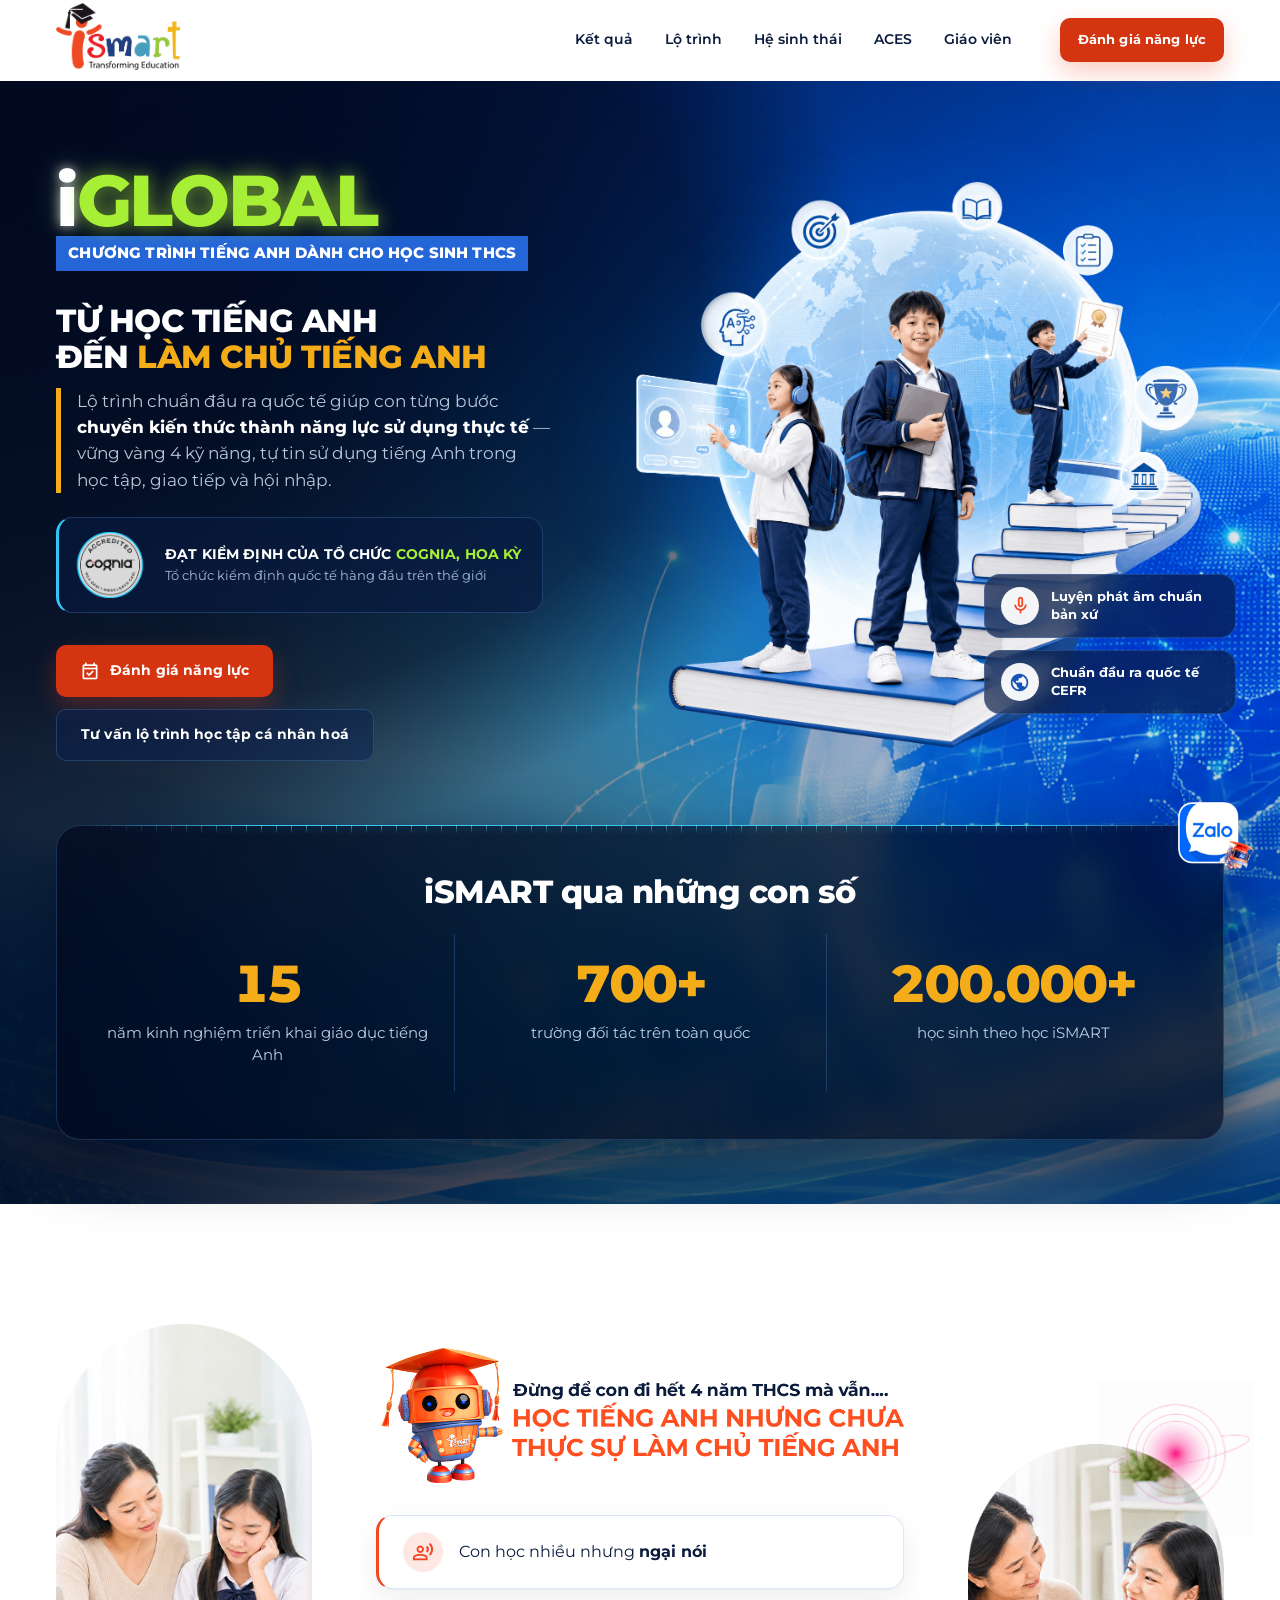
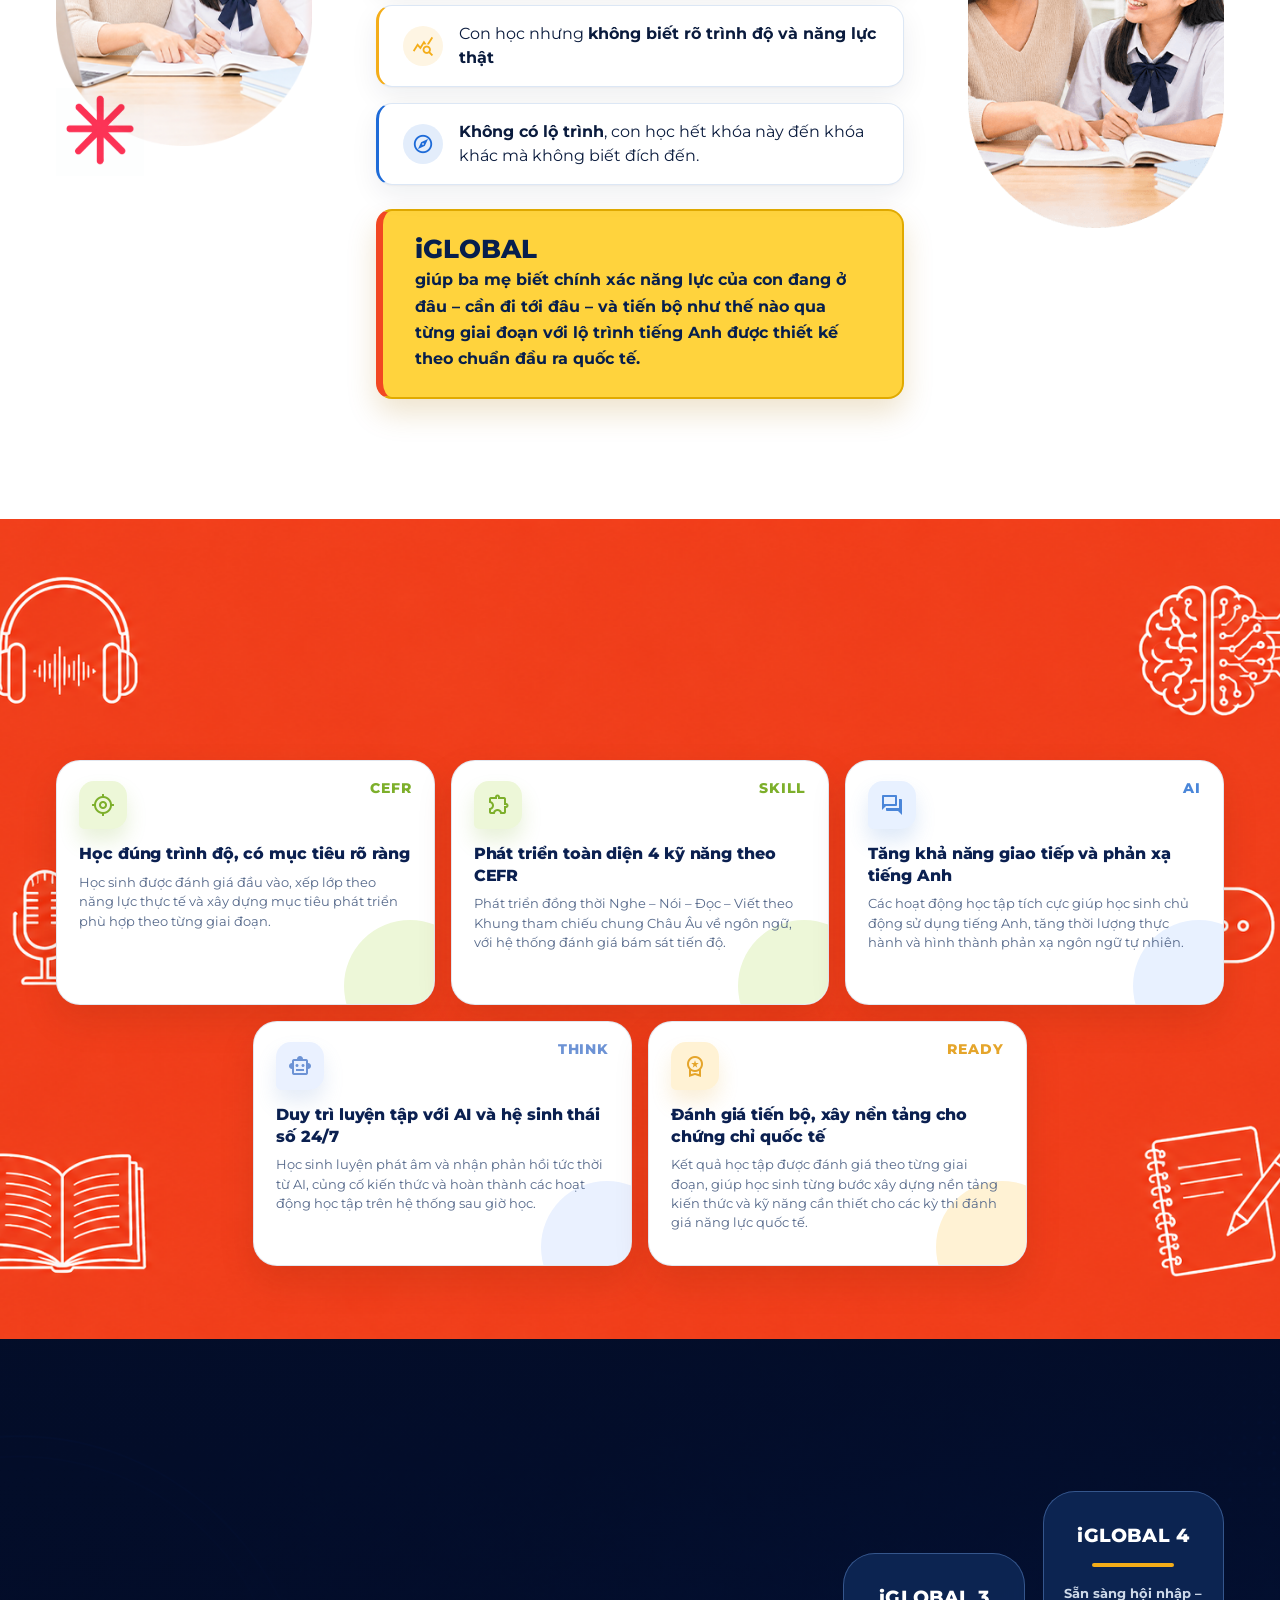
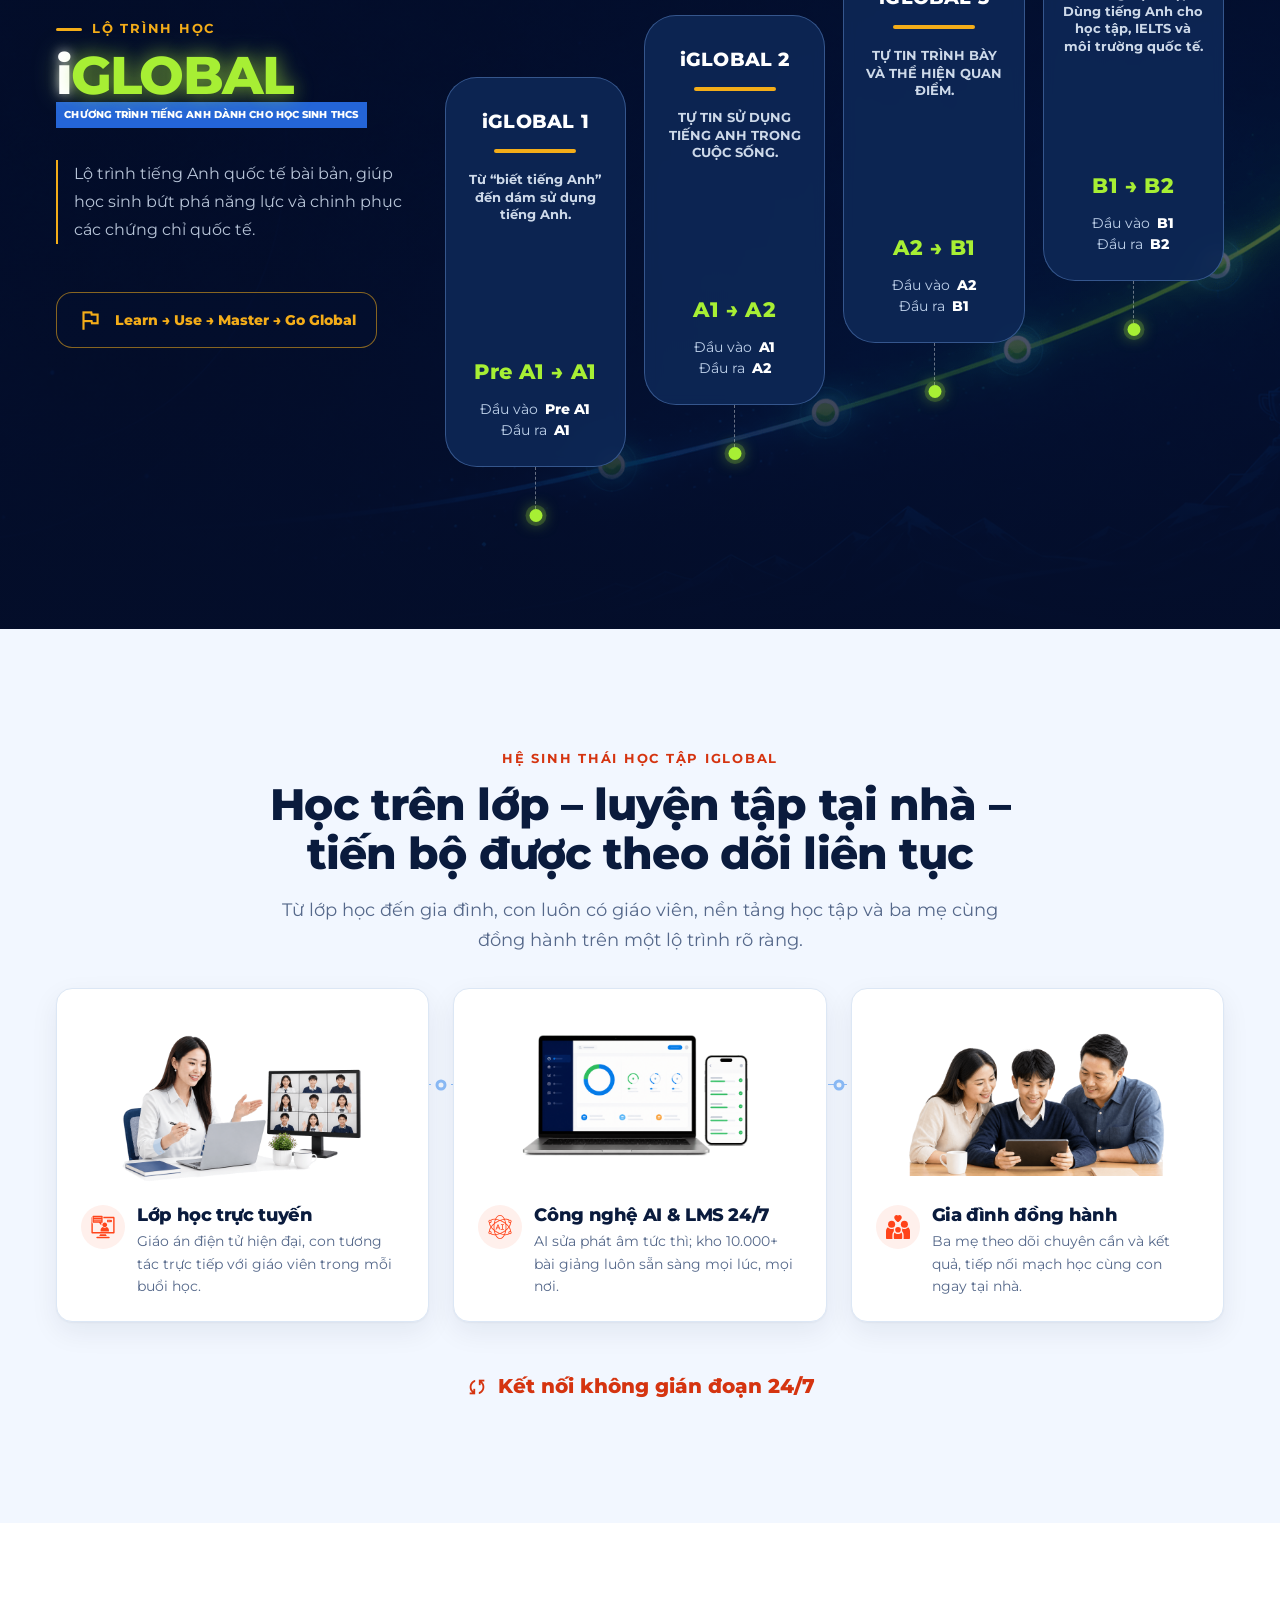
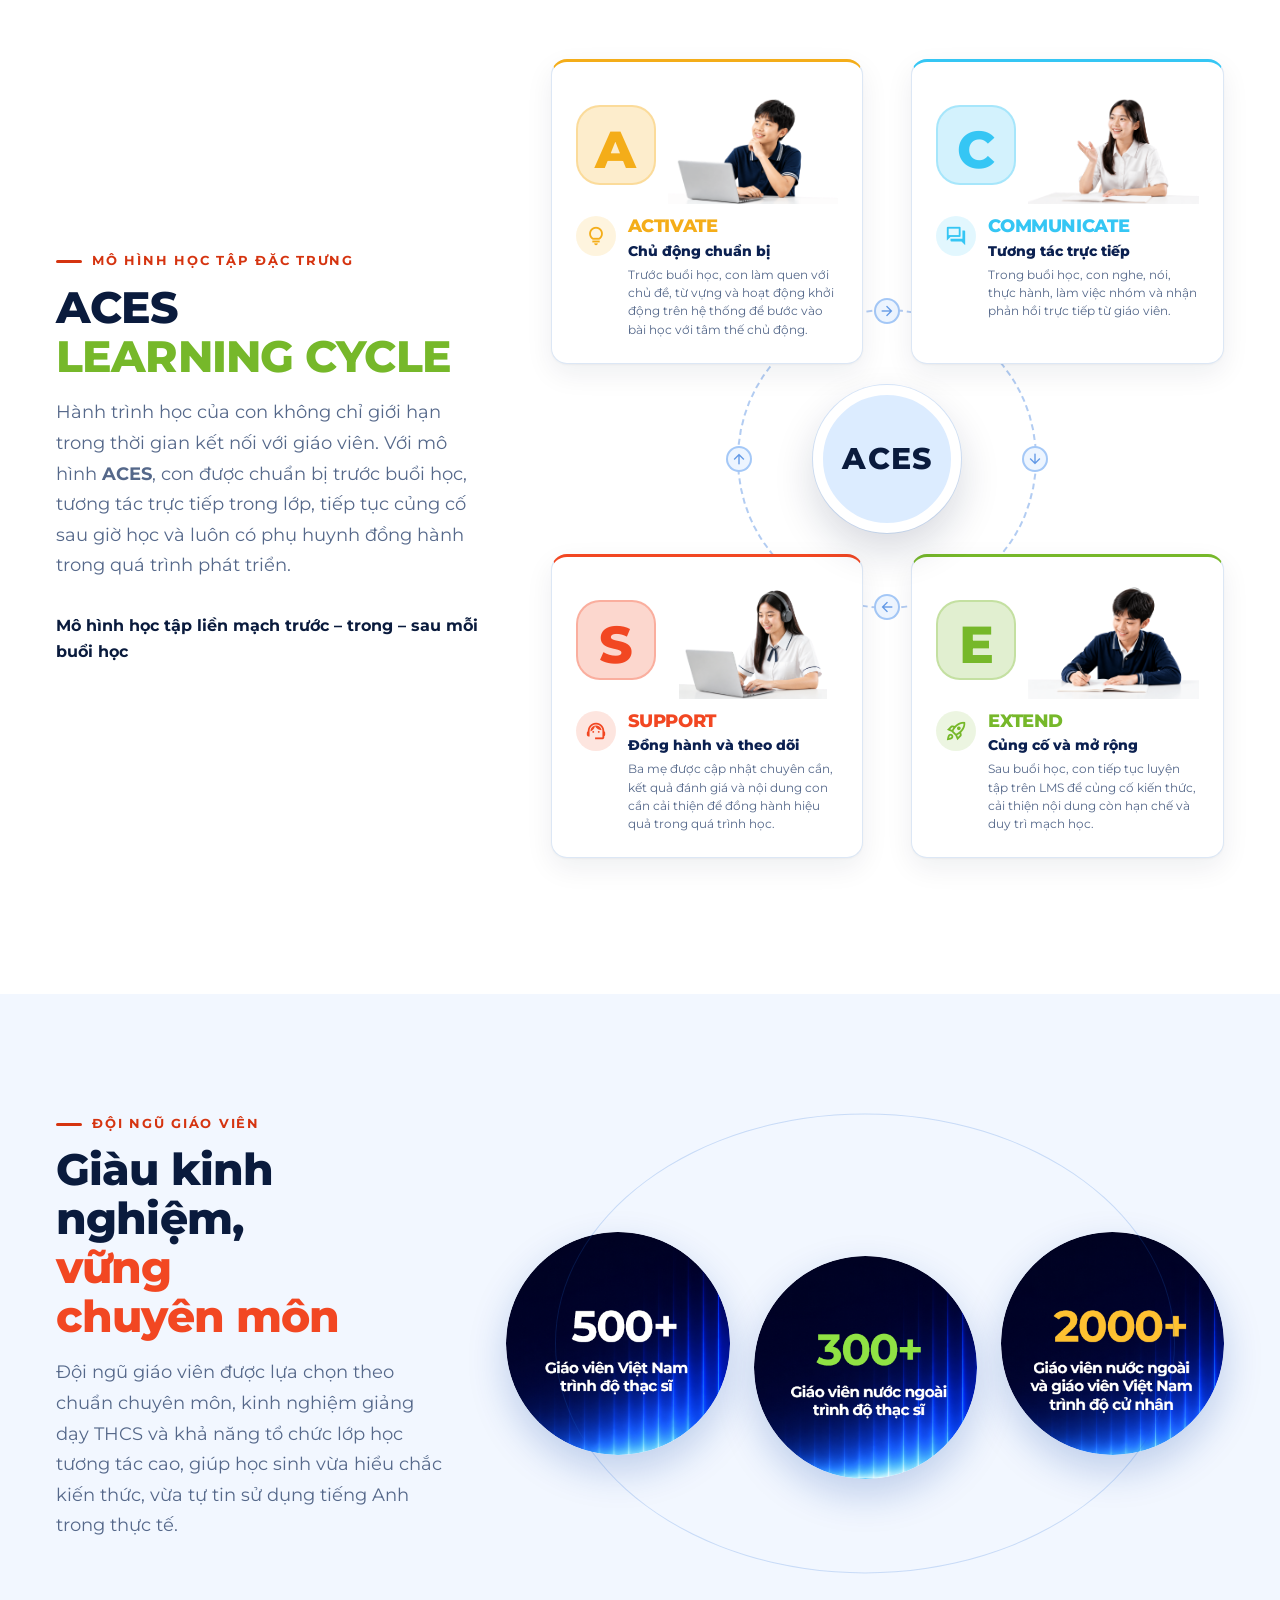
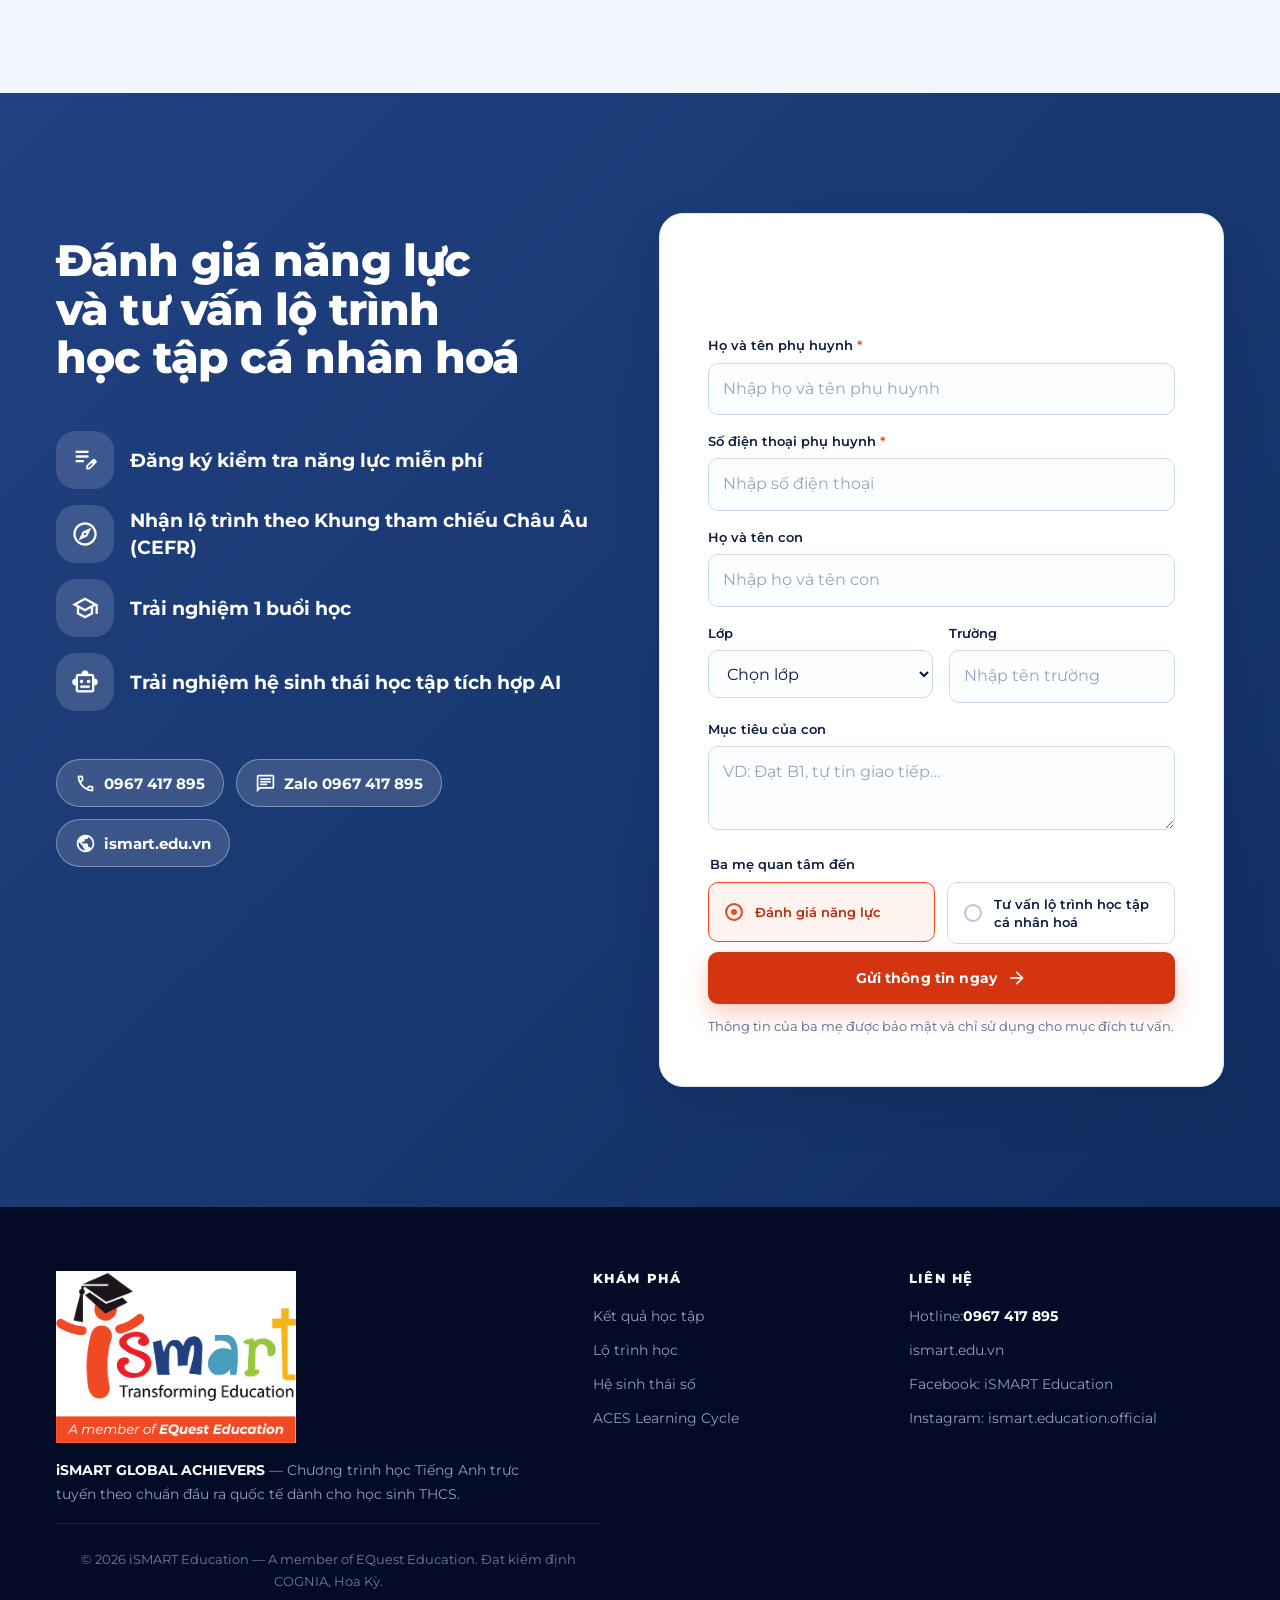
==== commit 757a438f: "Update phone and Zalo contact number" ====
--- a/index.html
+++ b/index.html
@@ -2345,11 +2345,11 @@
           </ul>
 
           <div class="contact">
-            <a href="tel:1900088893">
-              <span class="material-symbols-outlined" aria-hidden="true">call</span>1900 0888 93
+            <a href="tel:0967417895">
+              <span class="material-symbols-outlined" aria-hidden="true">call</span>0967 417 895
             </a>
-            <a href="https://zalo.me/1900088893" target="_blank" rel="noopener">
-              <span class="material-symbols-outlined" aria-hidden="true">chat</span>Chat Zalo
+            <a href="https://zalo.me/0967417895" target="_blank" rel="noopener">
+              <span class="material-symbols-outlined" aria-hidden="true">chat</span>Zalo 0967 417 895
             </a>
             <a href="https://ismart.edu.vn" target="_blank" rel="noopener">
               <span class="material-symbols-outlined" aria-hidden="true">public</span>ismart.edu.vn
@@ -2482,7 +2482,7 @@
         <div>
           <h4>Liên hệ</h4>
           <ul>
-            <li>Hotline: <a href="tel:1900088893"><strong class="hot">1900 0888 93</strong></a></li>
+            <li>Hotline: <a href="tel:0967417895"><strong class="hot">0967 417 895</strong></a></li>
             <li><a href="https://ismart.edu.vn" target="_blank" rel="noopener">ismart.edu.vn</a></li>
             <li>Facebook: iSMART Education</li>
             <li>Instagram: ismart.education.official</li>
@@ -2497,7 +2497,7 @@
   </footer>
 
   <div class="dock" aria-label="Liên hệ nhanh">
-    <a class="dock-call" href="tel:1900088893" aria-label="Gọi iSMART 1900 0888 93">
+    <a class="dock-call" href="tel:0967417895" aria-label="Gọi iSMART 0967 417 895">
       <span class="material-symbols-outlined" aria-hidden="true">call</span>
     </a>
     <a class="btn btn-primary" href="#dang-ky">Đánh giá năng lực</a>
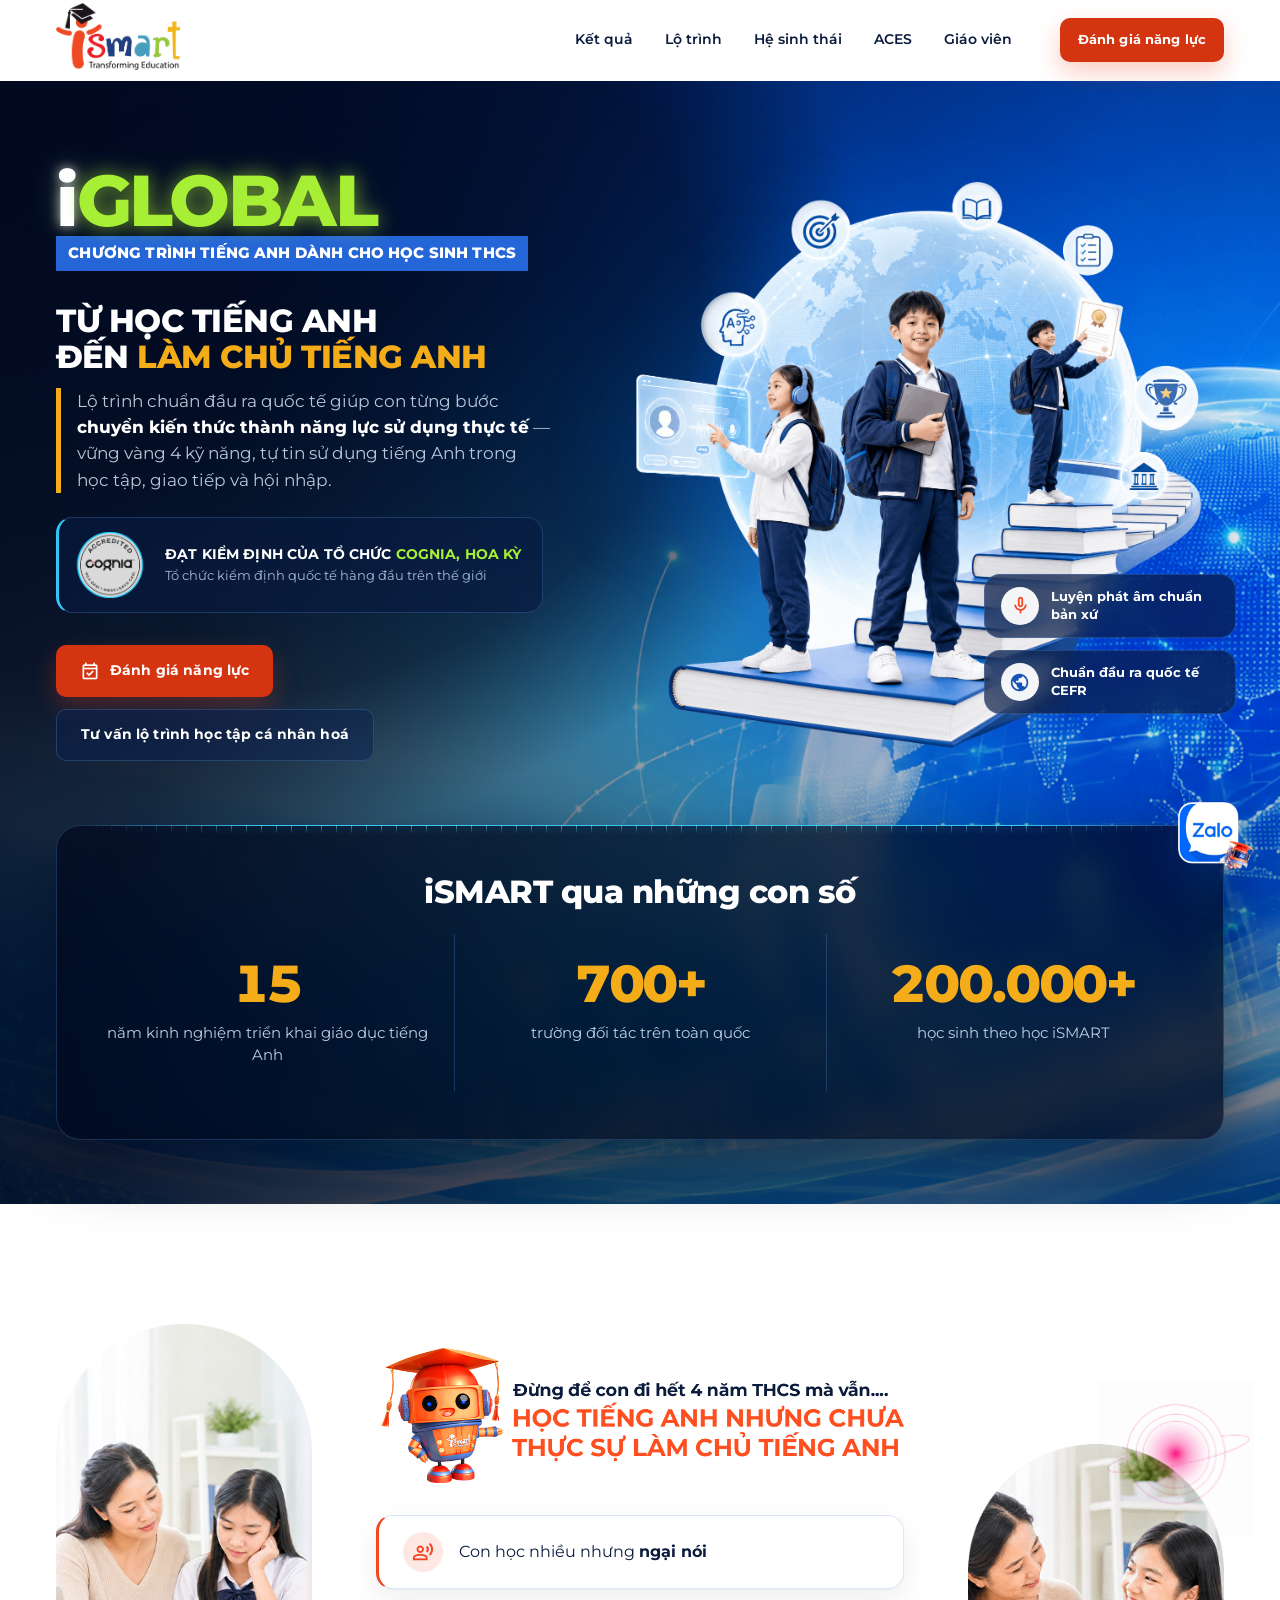
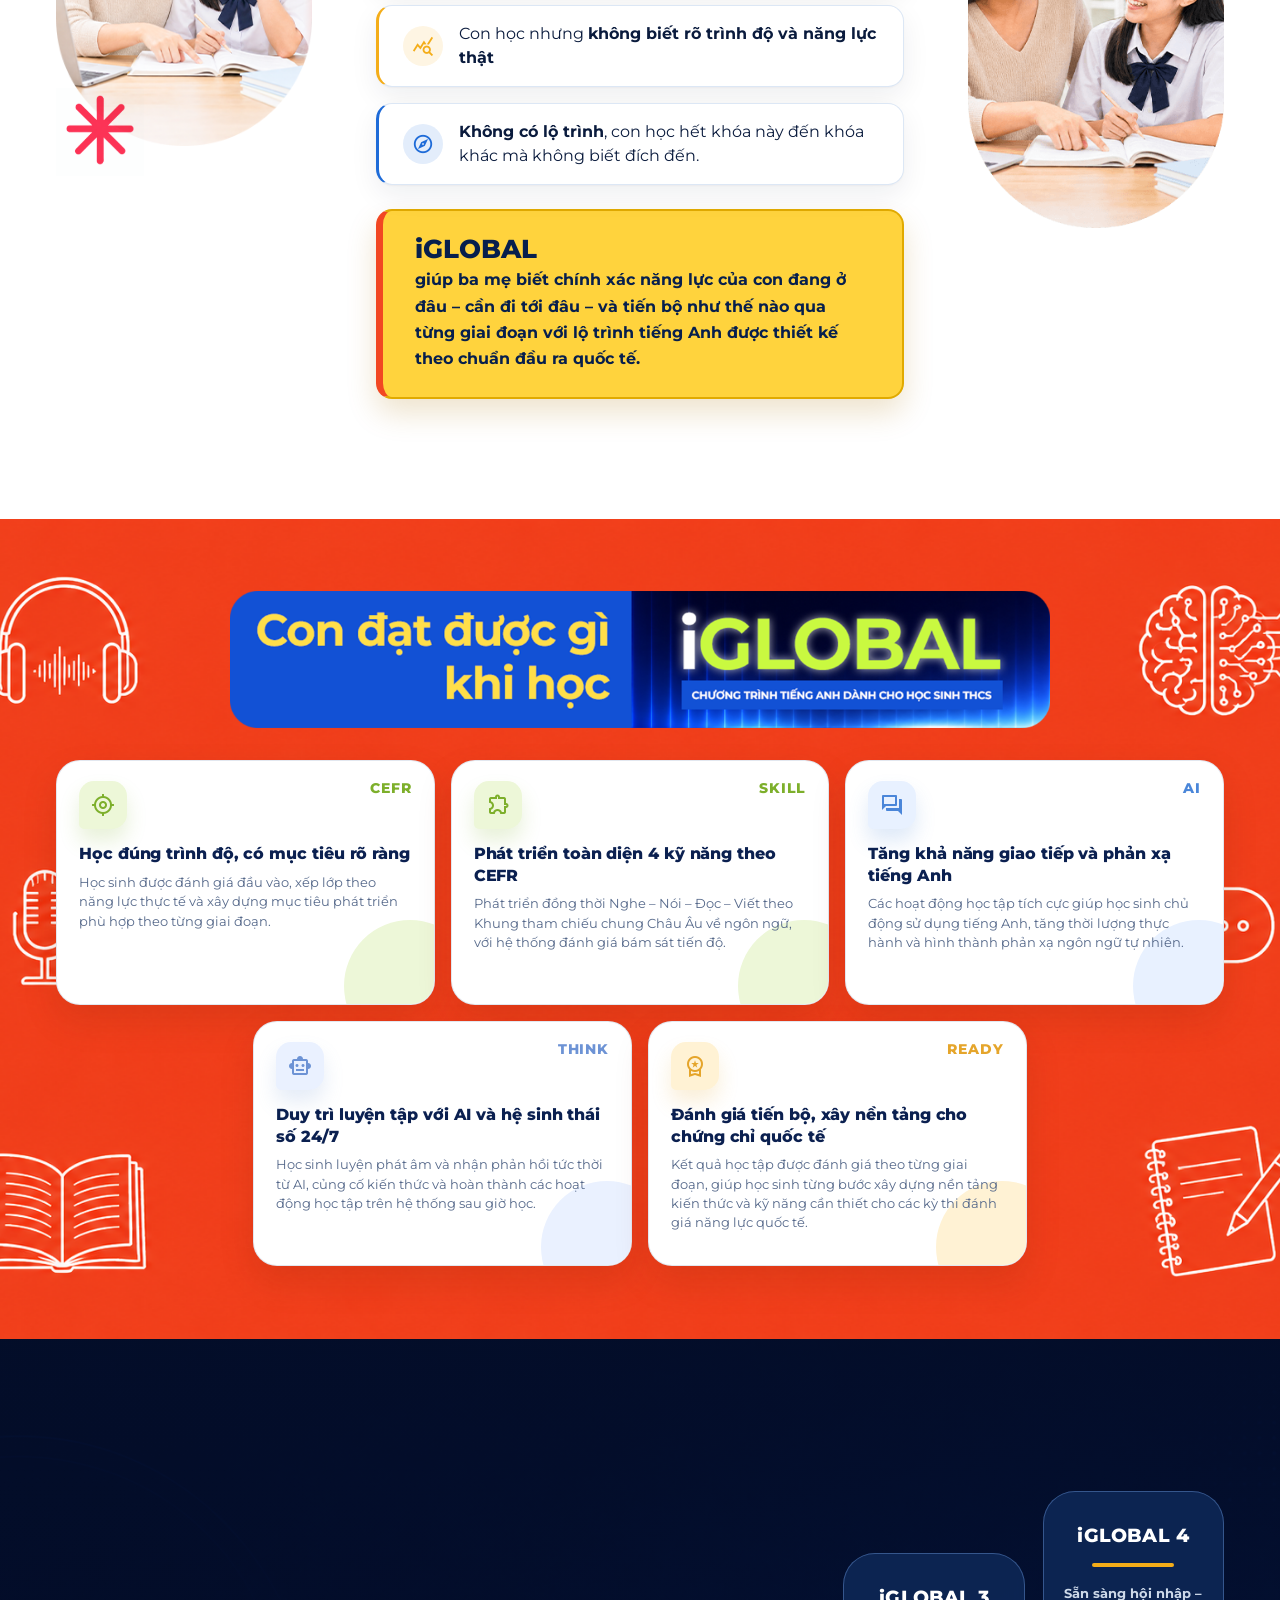
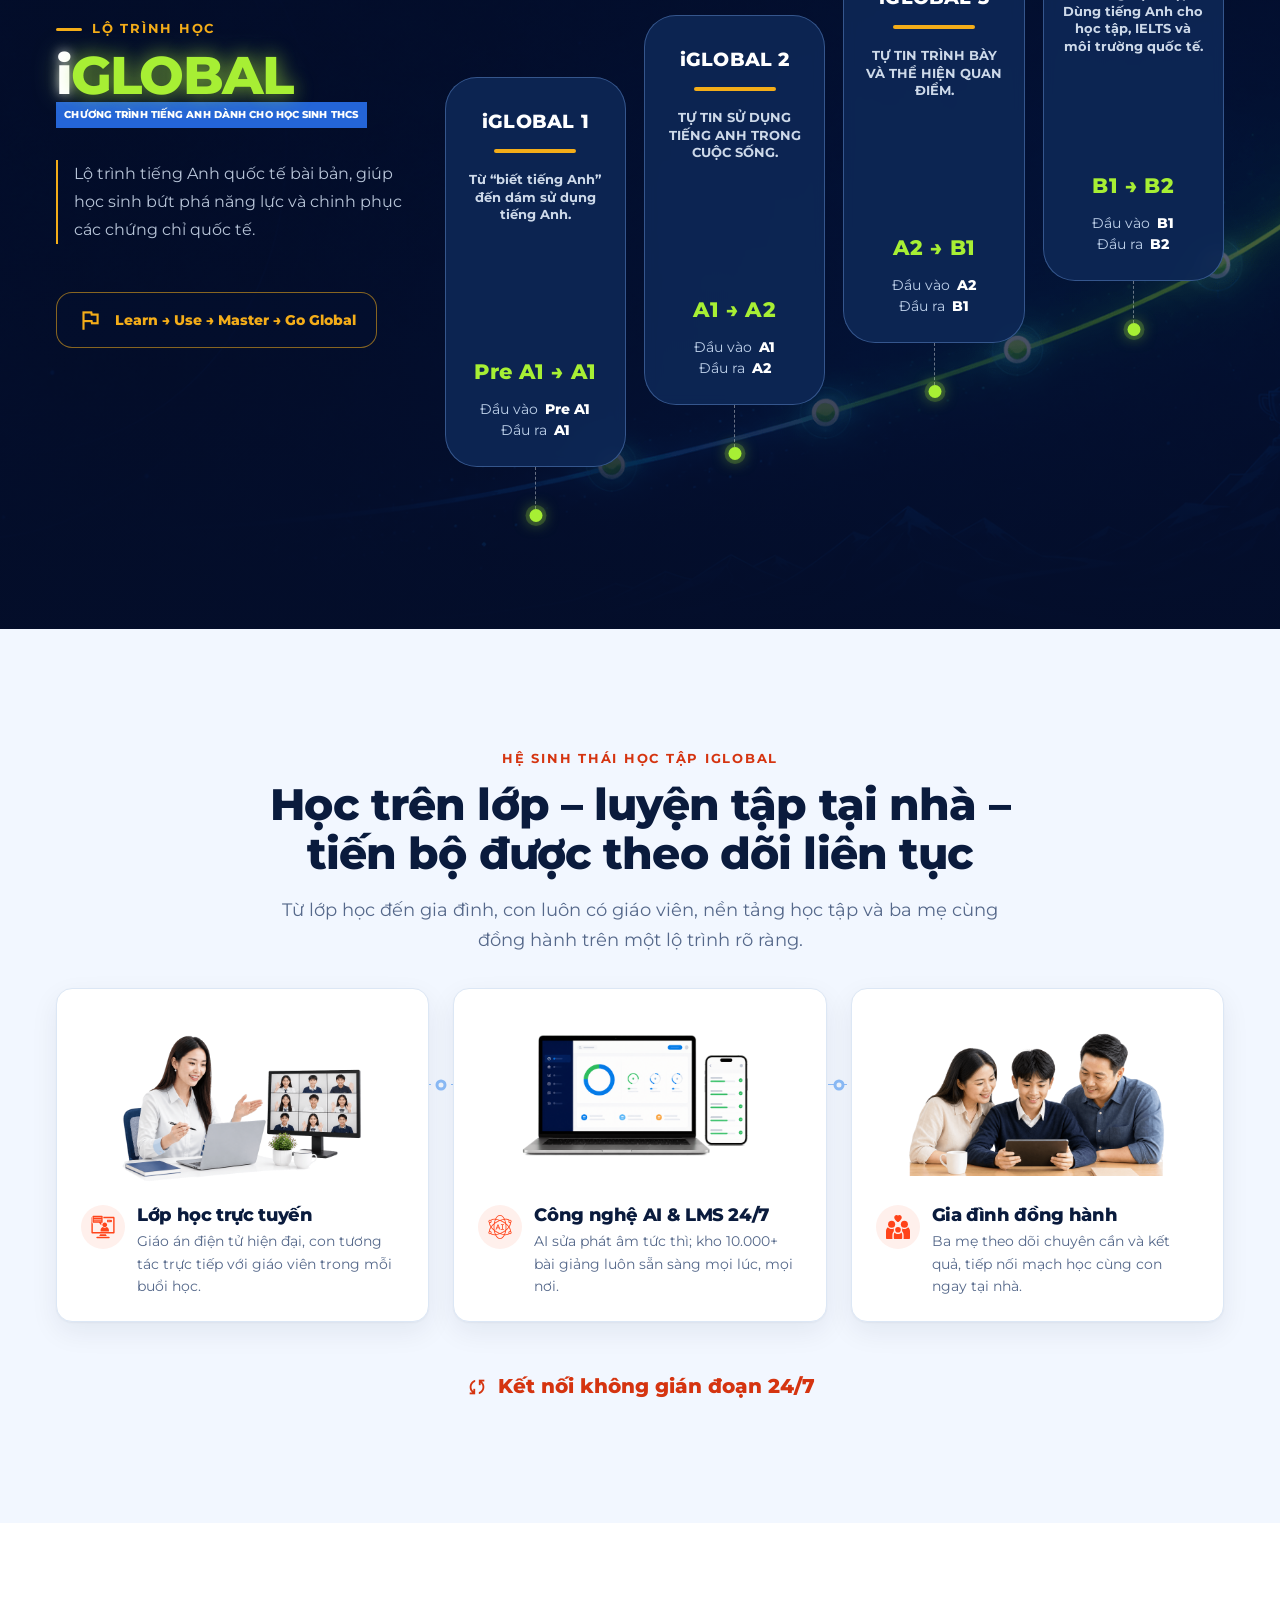
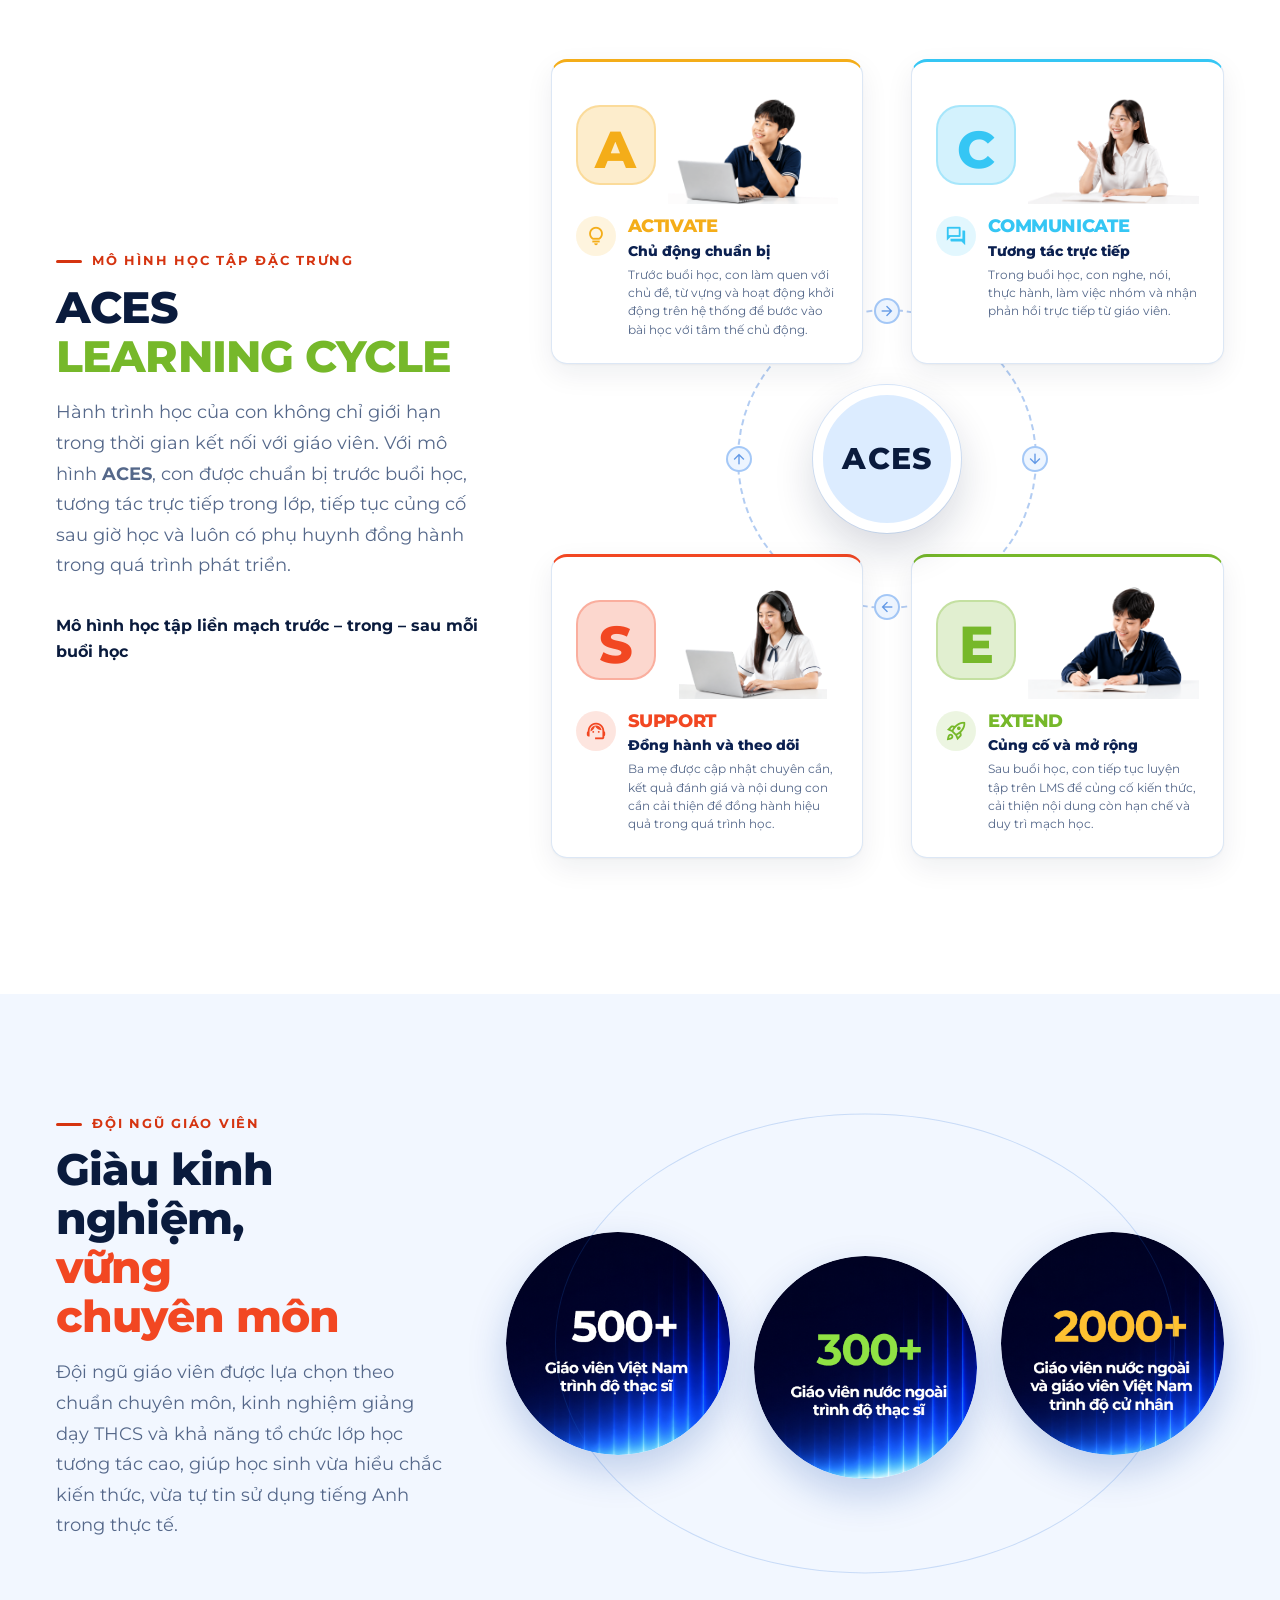
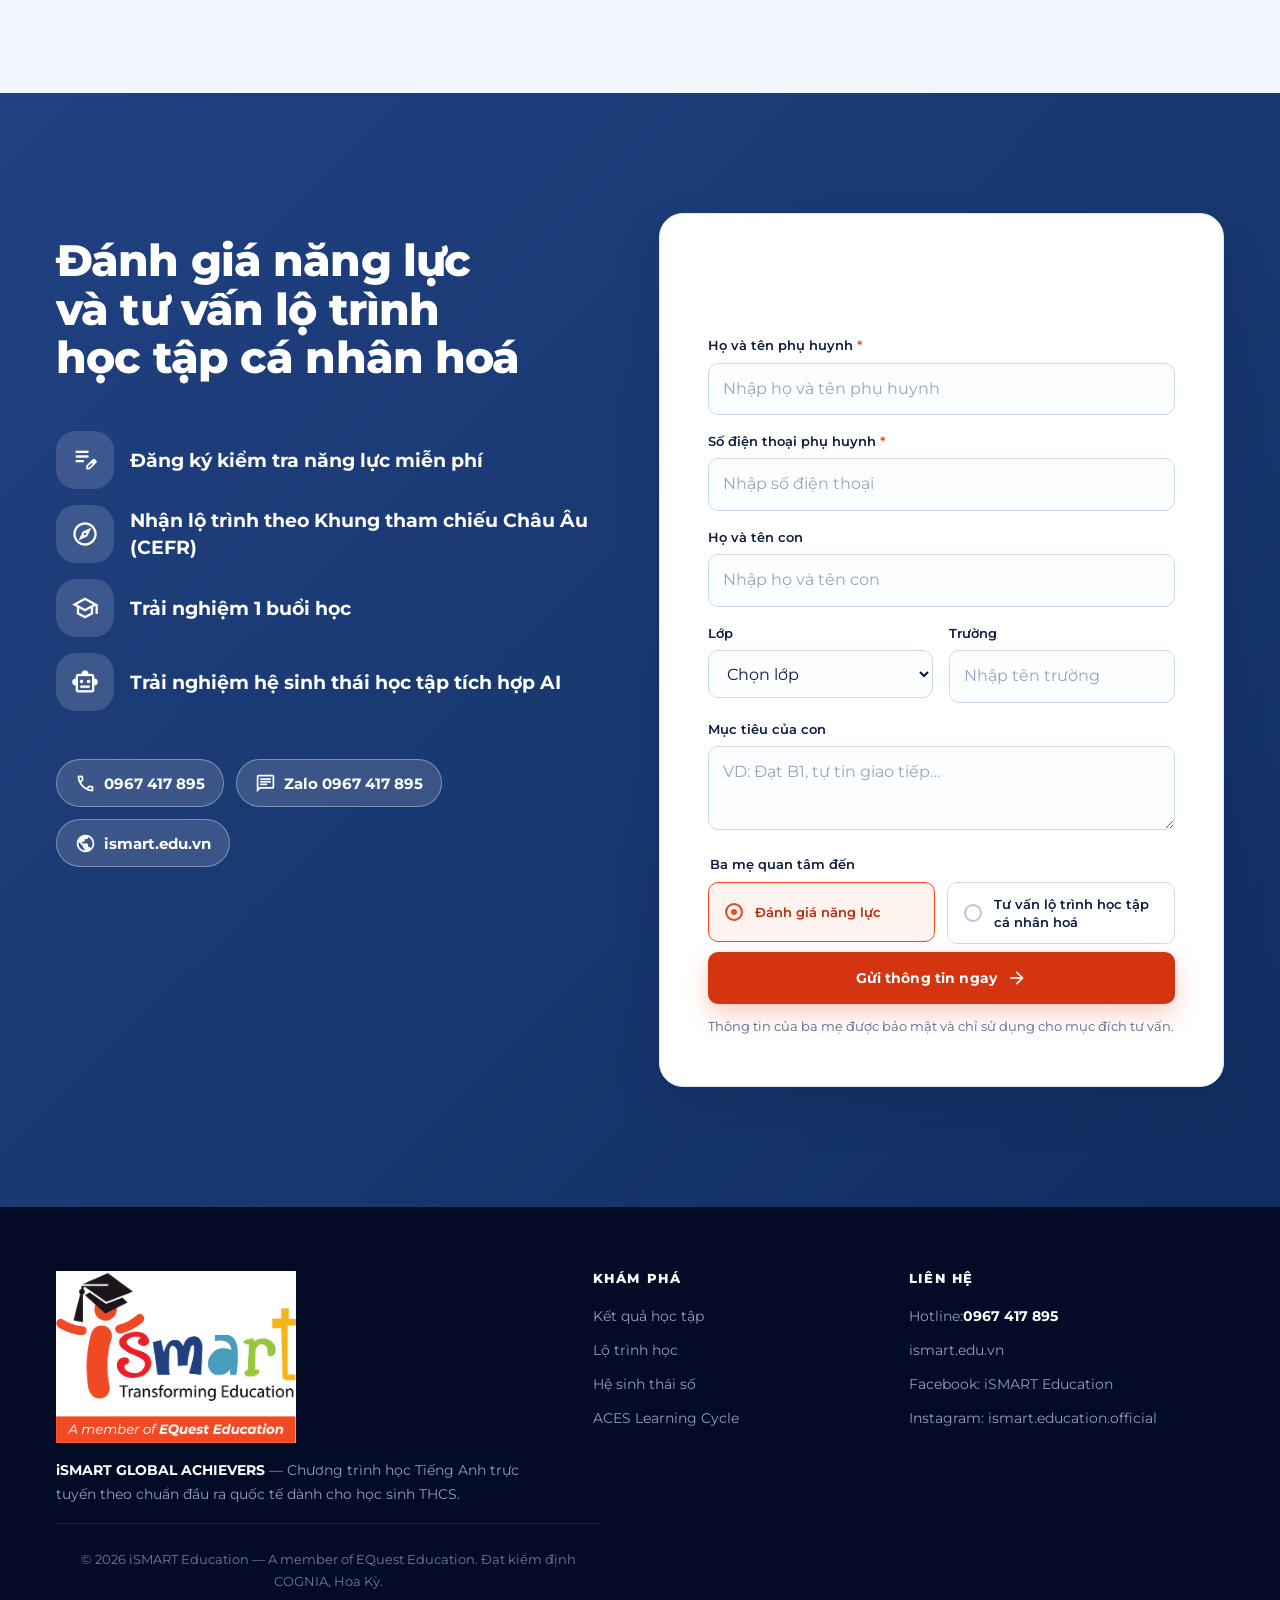
==== commit 122a7c2f: "Add iGLOBAL program pages with optimized banners" ====
--- a/index.html
+++ b/index.html
@@ -2087,7 +2087,7 @@
 
         <ol class="ladder reveal" aria-label="Bốn cấp độ theo khung CEFR">
           <li class="rung rung-a1" style="--step:0">
-            <div class="rung-card">
+            <a class="rung-card" href="chuong-trinh/iglobal-1/" aria-label="Khám phá chương trình iGLOBAL 1">
               <h3>iGLOBAL 1</h3>
               <p class="rung-promise">Từ “biết tiếng Anh” đến dám sử dụng tiếng Anh.</p>
               <p class="rung-code">Pre A1 → A1</p>
@@ -2095,12 +2095,12 @@
                 <span>Đầu vào <strong>Pre A1</strong></span>
                 <span>Đầu ra <strong>A1</strong></span>
               </p>
-            </div>
+            </a>
             <span class="rung-stem" aria-hidden="true"></span>
           </li>
 
           <li class="rung rung-a2" style="--step:1">
-            <div class="rung-card">
+            <a class="rung-card" href="chuong-trinh/iglobal-2/" aria-label="Khám phá chương trình iGLOBAL 2">
               <h3>iGLOBAL 2</h3>
               <p class="rung-promise">TỰ TIN SỬ DỤNG TIẾNG ANH TRONG CUỘC SỐNG.</p>
               <p class="rung-code">A1 → A2</p>
@@ -2108,12 +2108,12 @@
                 <span>Đầu vào <strong>A1</strong></span>
                 <span>Đầu ra <strong>A2</strong></span>
               </p>
-            </div>
+            </a>
             <span class="rung-stem" aria-hidden="true"></span>
           </li>
 
           <li class="rung rung-b1" style="--step:2">
-            <div class="rung-card">
+            <a class="rung-card" href="chuong-trinh/iglobal-3/" aria-label="Khám phá chương trình iGLOBAL 3">
               <h3>iGLOBAL 3</h3>
               <p class="rung-promise">TỰ TIN TRÌNH BÀY VÀ THỂ HIỆN QUAN ĐIỂM.</p>
               <p class="rung-code">A2 → B1</p>
@@ -2121,12 +2121,12 @@
                 <span>Đầu vào <strong>A2</strong></span>
                 <span>Đầu ra <strong>B1</strong></span>
               </p>
-            </div>
+            </a>
             <span class="rung-stem" aria-hidden="true"></span>
           </li>
 
           <li class="rung rung-b2" style="--step:3">
-            <div class="rung-card">
+            <a class="rung-card" href="chuong-trinh/iglobal-4/" aria-label="Khám phá chương trình iGLOBAL 4">
               <h3>iGLOBAL 4</h3>
               <p class="rung-promise">Sẵn sàng hội nhập – Dùng tiếng Anh cho học tập, IELTS và môi trường quốc tế.</p>
               <p class="rung-code">B1 → B2</p>
@@ -2134,7 +2134,7 @@
                 <span>Đầu vào <strong>B1</strong></span>
                 <span>Đầu ra <strong>B2</strong></span>
               </p>
-            </div>
+            </a>
             <span class="rung-stem" aria-hidden="true"></span>
           </li>
         </ol>
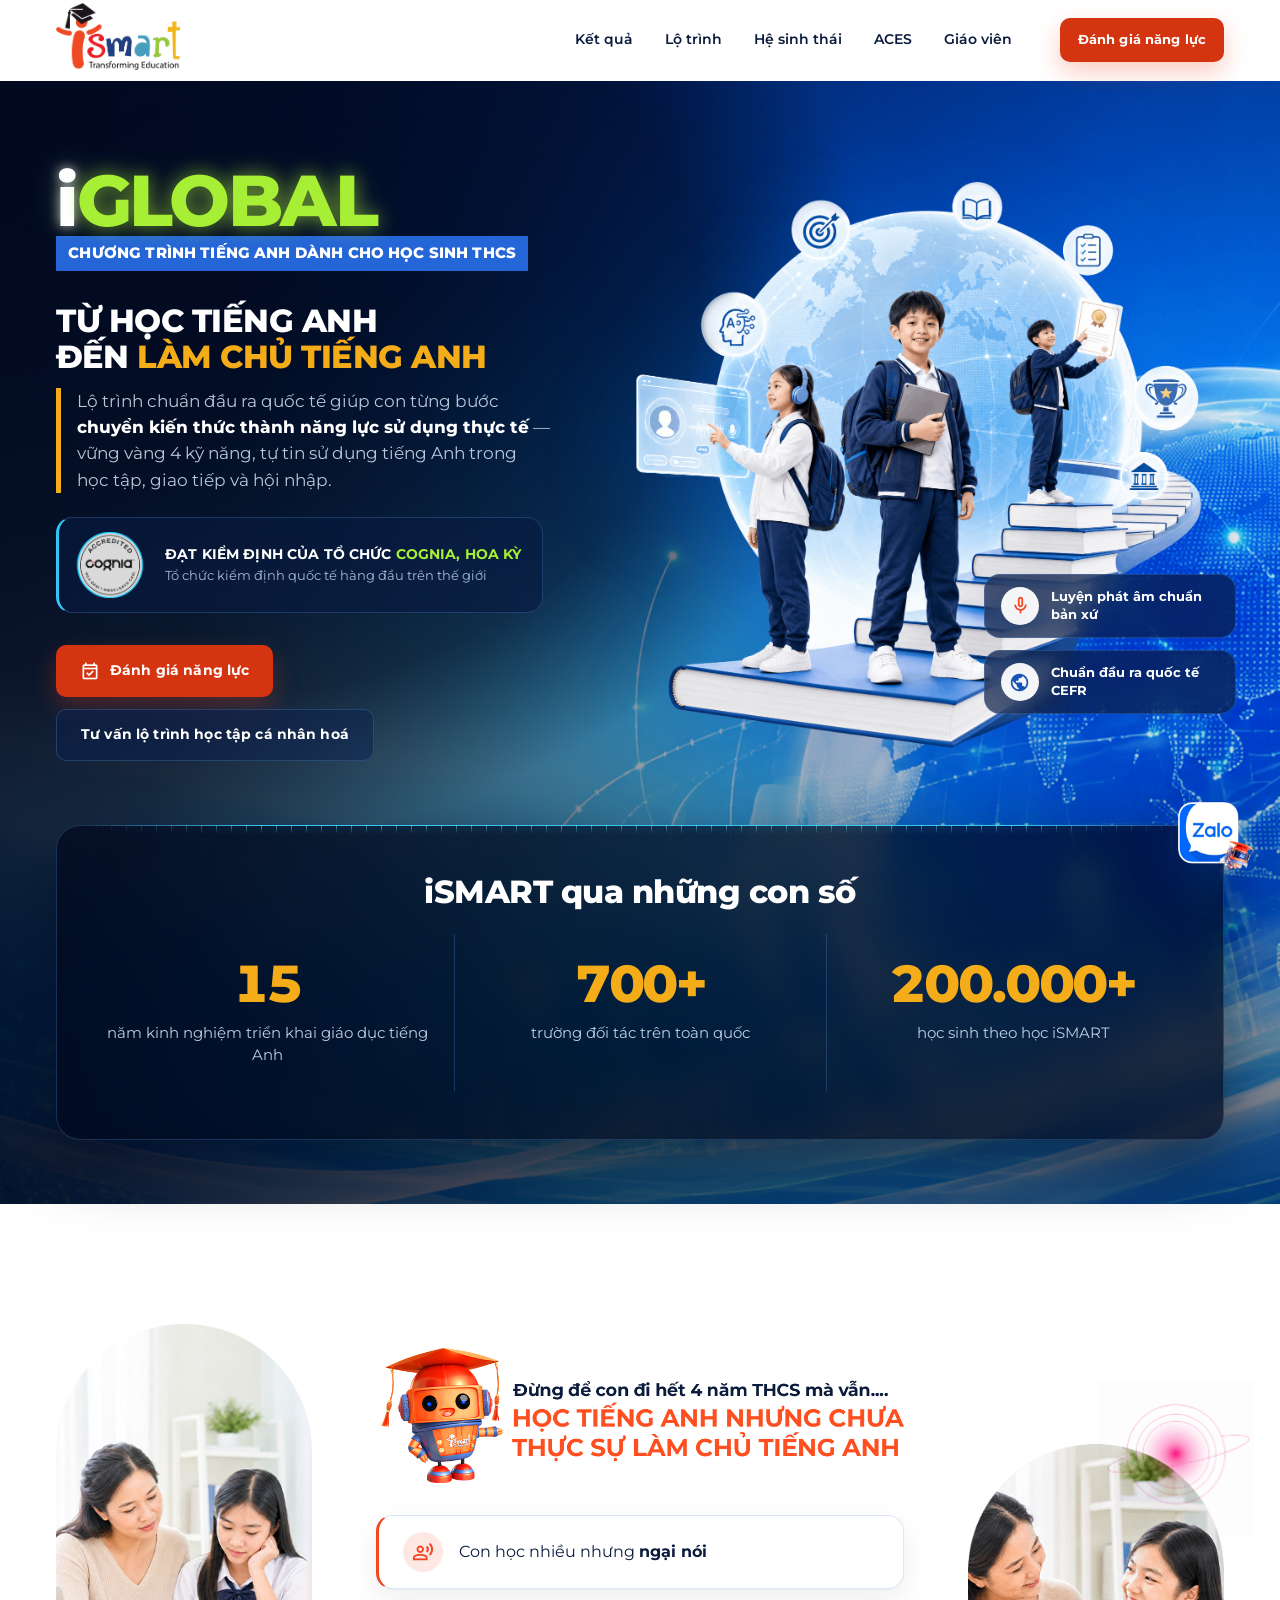
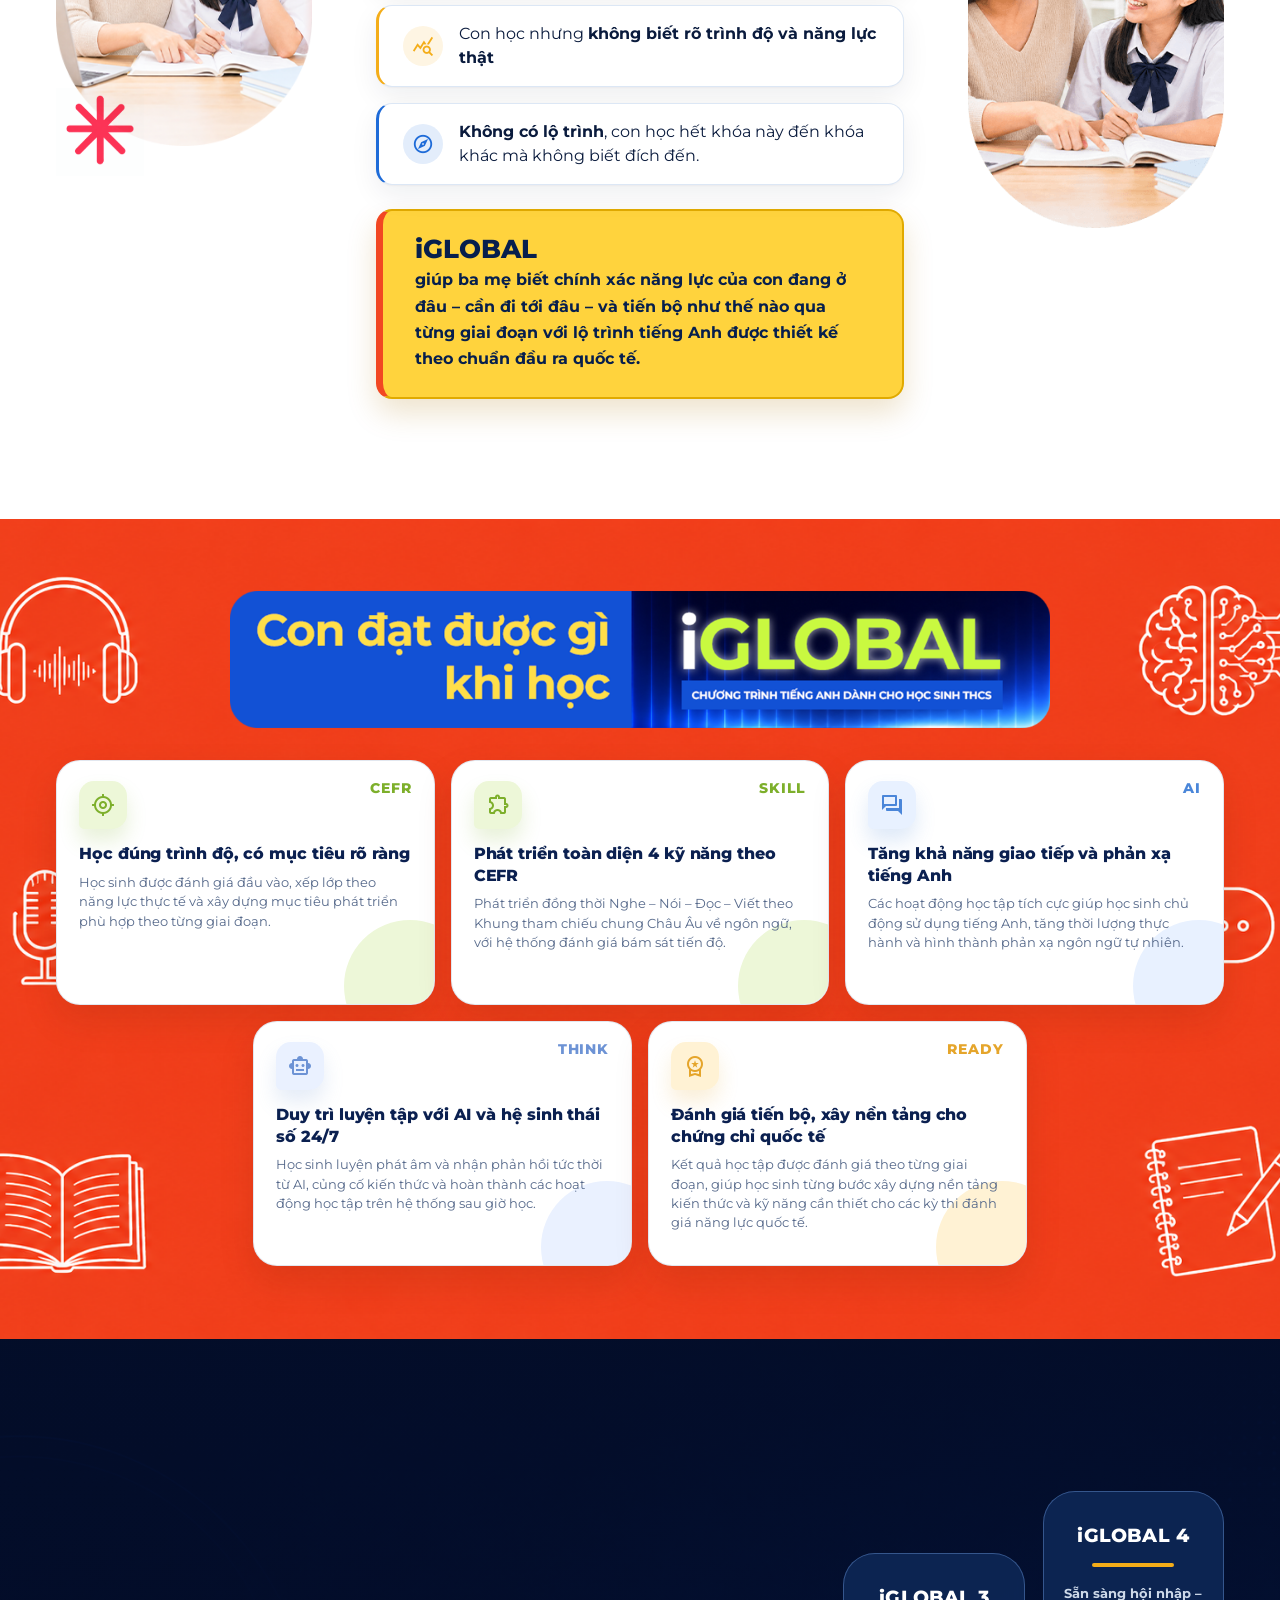
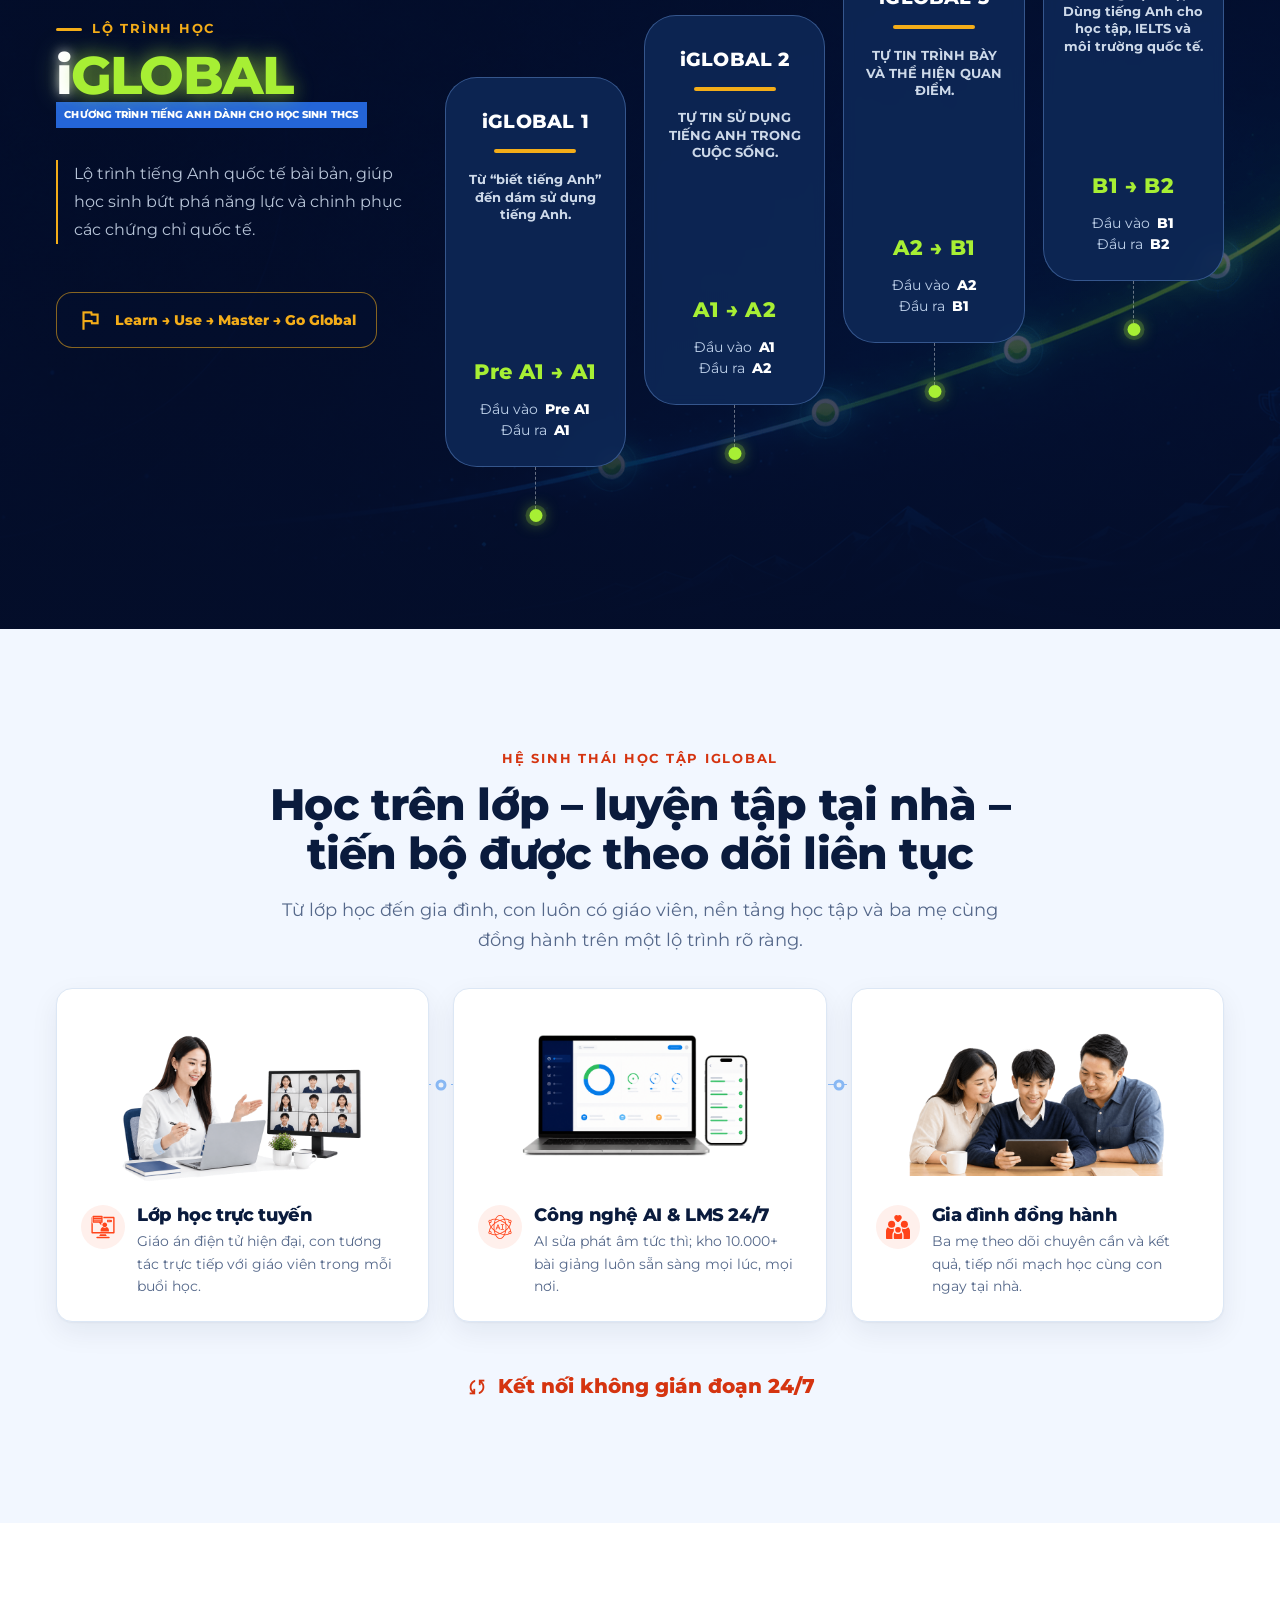
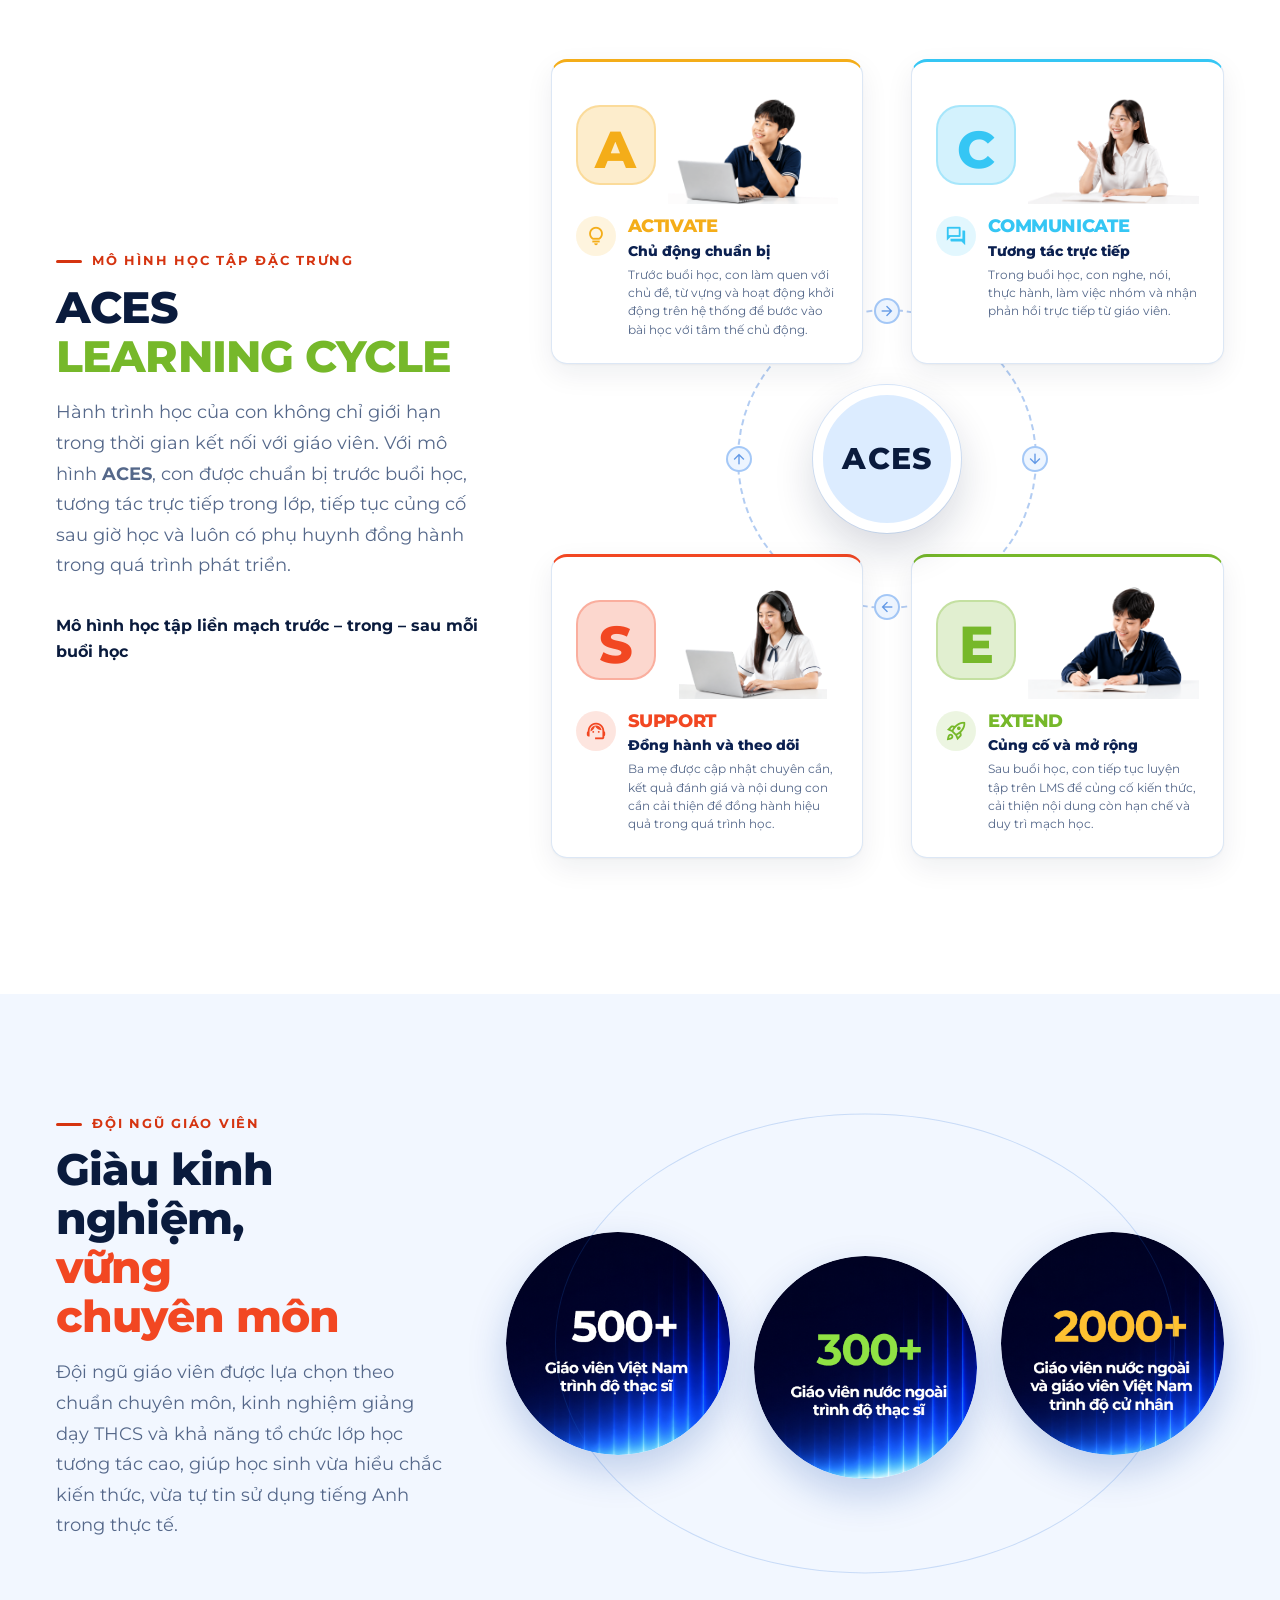
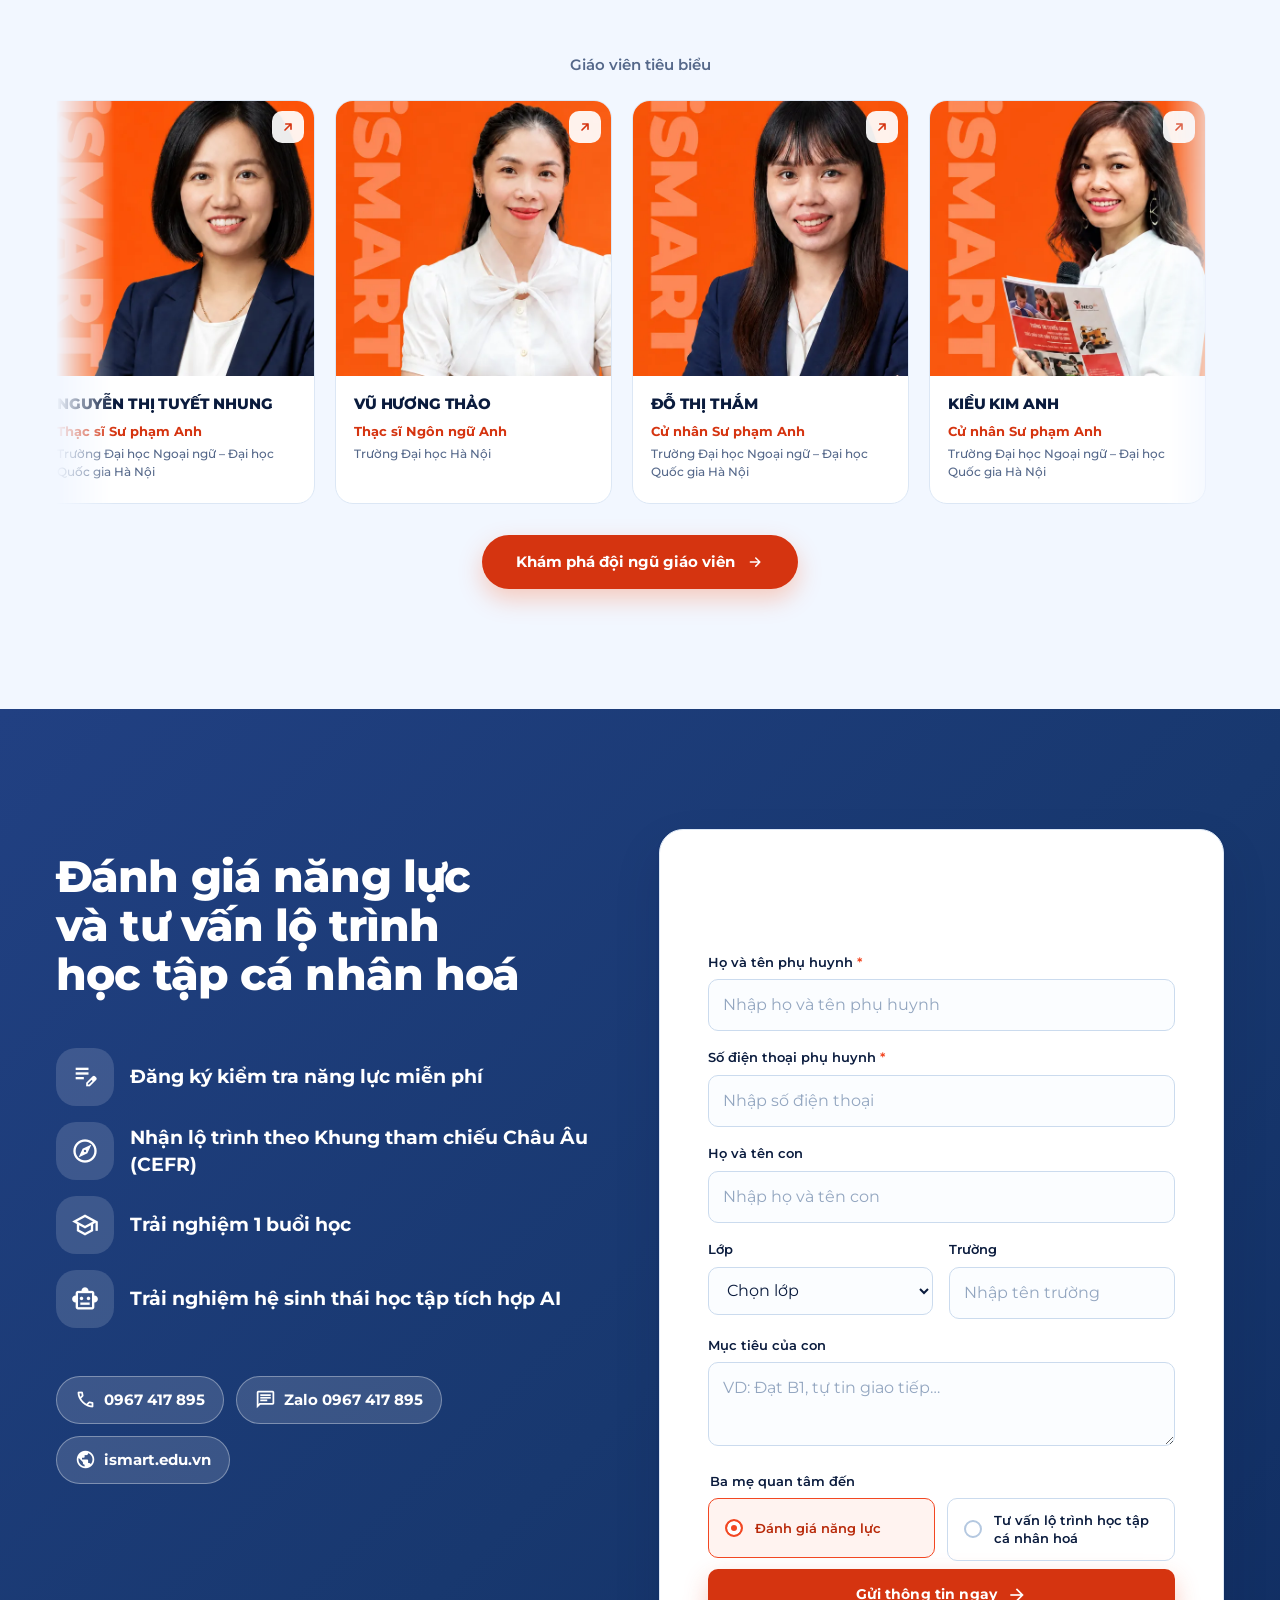
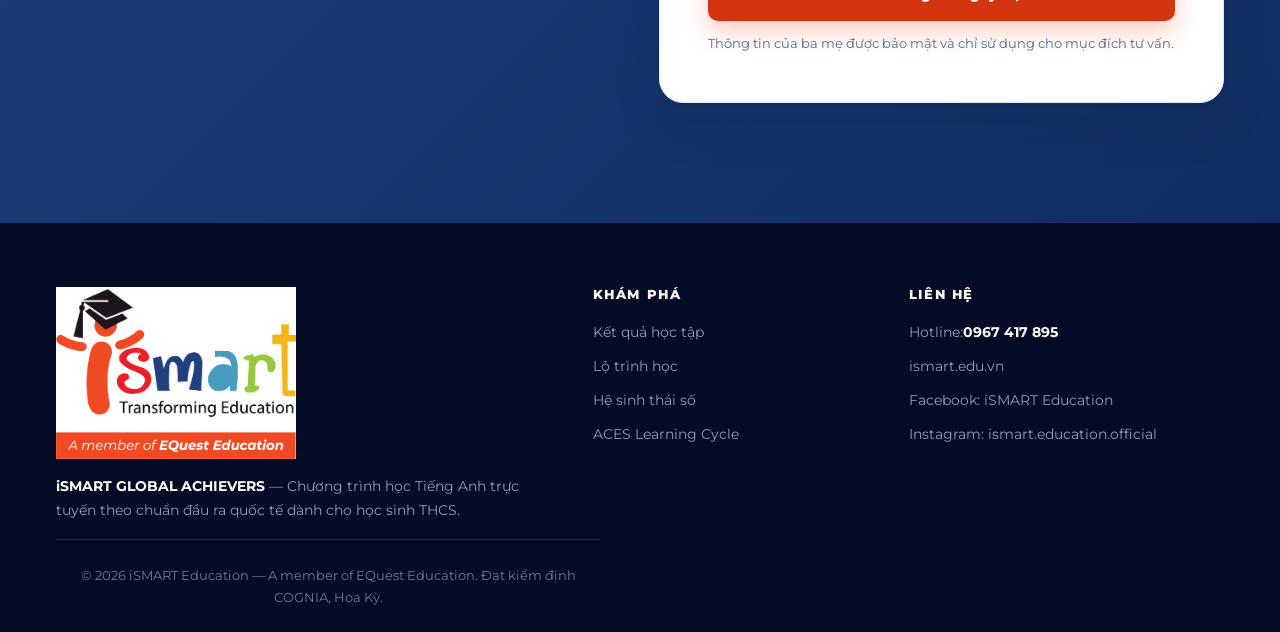
==== commit f5077c8a: "Add featured teachers carousel to teachers section Co-Authored-By: Claude Sonnet 5.5 <noreply@anthro" ====
--- a/index.html
+++ b/index.html
@@ -1160,6 +1160,230 @@
   .faculty figure:hover img {
     transform: translateY(-6px);
     box-shadow: 0 22px 48px rgba(11,65,163,.3);
+  }
+
+  /* --- 13b. TEACHER STRIP (giáo viên tiêu biểu) ------------- */
+  .tstrip {
+    --gv-card:   var(--paper);
+    --gv-line:   var(--hairline);
+    --gv-navy:   var(--ink);
+    --gv-orange: var(--orange-ink);
+    --gv-muted:  var(--slate);
+    --gv-gap:    clamp(14px, 1.6vw, 22px);
+
+    grid-column: 1 / -1;
+    min-width: 0;
+    margin-top: var(--sp-4);
+  }
+  /* =========================================================
+     NHÃN + VÙNG LƯỚT
+     ========================================================= */
+
+  .teachers__label{
+    margin: 0 0 clamp(16px, 1.8vw, 24px);
+    color: var(--gv-muted);
+    font-size: clamp(14px, 1.16vw, 16px);
+    font-weight: 600;
+    text-align: center;
+  }
+
+  /* KHÔNG đệm ngang, cũng KHÔNG lề âm.
+     - Có đệm thì dải chạy vòng lộ vết nối: ở scrollLeft = 0 dải đệm bên
+       trái trống, còn ở điểm vòng lại chỗ đó là mép thẻ phía trước —
+       nhảy một cái bằng đúng bề rộng đệm.
+     - Lề âm thì khi cột nội dung đã bị bó theo max-width và căn giữa,
+       kéo ra nữa là tràn ngang cả trang.
+     Hai mép để mask lo. */
+  .teachers__viewport{
+    overflow-x: auto;
+    overscroll-behavior-x: contain;
+    scrollbar-width: none;
+    /* KHÔNG dùng scroll-snap: điểm neo sẽ kéo giật dải đang tự trôi */
+  }
+  .teachers__viewport::-webkit-scrollbar{ display: none; }
+
+  /* hai mép mờ dần, để thẻ trôi vào/ra không bị cắt cụt đột ngột */
+  @supports (mask-image: linear-gradient(90deg, #000, #000)){
+    .teachers__viewport{
+      mask-image: linear-gradient(90deg, transparent 0, #000 5%, #000 95%, transparent 100%);
+    }
+  }
+
+  .teachers__track{
+    display: flex;
+    gap: var(--gv-gap);
+    margin: 0;
+    padding: 0;
+    list-style: none;
+  }
+
+  /* 4 thẻ một màn ở desktop */
+  .teachers__item{
+    flex: 0 0 calc((100% - 3 * var(--gv-gap)) / 4);
+  }
+
+  /* =========================================================
+     THẺ
+     ========================================================= */
+
+  .tcard{
+    display: flex;
+    flex-direction: column;
+    height: 100%;
+    border: 1px solid var(--gv-line);
+    border-radius: 18px;
+    overflow: hidden;              /* ảnh bo theo góc thẻ */
+    background: var(--gv-card);
+    color: inherit;
+    text-decoration: none;
+    transition: border-color .2s ease, transform .2s ease;
+  }
+  .tcard:hover{
+    border-color: var(--gv-orange);
+    transform: translateY(-3px);
+  }
+
+  /* --- ô ảnh vuông ------------------------------------------------------- */
+
+  .tcard__media{
+    position: relative;
+    display: block;
+    aspect-ratio: 1;
+    background: var(--gv-orange);   /* lót cùng tông nền ảnh khi đang tải */
+  }
+
+  .tcard__photo{
+    display: block;
+    width: 100%;
+    height: 100%;
+    object-fit: cover;
+  }
+
+  /* nút mũi tên góc trên phải, báo hiệu thẻ bấm được */
+  .tcard__go{
+    position: absolute;
+    top: 10px;
+    right: 10px;
+    display: grid;
+    place-items: center;
+    width: 32px;
+    height: 32px;
+    border-radius: 10px;
+    background: rgba(255, 255, 255, .92);
+    color: var(--gv-orange);
+    transition: background-color .2s ease, color .2s ease;
+  }
+  .tcard__go svg{
+    width: 18px;
+    height: 18px;
+    stroke: currentColor;
+    stroke-width: 2.2;
+    fill: none;
+  }
+  .tcard:hover .tcard__go{
+    background: var(--gv-orange);
+    color: #fff;
+  }
+
+  /* --- phần chữ ---------------------------------------------------------- */
+
+  .tcard__body{
+    display: block;
+    padding: clamp(14px, 1.5vw, 20px) clamp(14px, 1.4vw, 18px) clamp(16px, 1.8vw, 22px);
+    text-align: left;
+  }
+
+  .tcard__name{
+    display: block;
+    color: var(--gv-navy);
+    font-size: clamp(14px, 1.18vw, 17px);
+    font-weight: 800;
+    line-height: 1.25;
+    letter-spacing: -.01em;
+    text-transform: uppercase;
+    text-wrap: balance;
+  }
+
+  .tcard__degree{
+    display: block;
+    margin-top: 8px;
+    color: var(--gv-orange);
+    font-size: clamp(12.5px, 1.02vw, 14.5px);
+    font-weight: 700;
+    line-height: 1.4;
+    text-wrap: balance;
+  }
+
+  .tcard__school{
+    display: block;
+    margin-top: 5px;
+    color: var(--gv-muted);
+    font-size: clamp(12px, .95vw, 13.5px);
+    font-weight: 500;
+    line-height: 1.45;
+    text-wrap: pretty;
+  }
+
+  /* =========================================================
+     NÚT DƯỚI DẢI
+     ========================================================= */
+
+  .teachers__more{
+    display: flex;
+    justify-content: center;
+    margin-top: clamp(22px, 2.4vw, 34px);
+  }
+
+  .teachers__more a{
+    display: inline-flex;
+    align-items: center;
+    gap: 12px;
+    padding: 15px 34px;
+    border-radius: 999px;
+    background: var(--gv-orange);
+    color: #fff;
+    font-size: clamp(14px, 1.15vw, 17px);
+    font-weight: 700;
+    text-decoration: none;
+    box-shadow: 0 10px 24px rgba(255, 72, 0, .26);
+    transition: transform .2s ease, box-shadow .2s ease;
+  }
+  .teachers__more a:hover{
+    transform: translateY(-2px);
+    box-shadow: 0 14px 30px rgba(255, 72, 0, .34);
+  }
+  .teachers__more svg{
+    width: 1.1em;
+    height: 1.1em;
+    stroke: currentColor;
+    stroke-width: 2.2;
+    fill: none;
+  }
+
+  /* =========================================================
+     MÀN HẸP
+     ========================================================= */
+
+  @media (max-width: 1023px){
+    .teachers__item{ flex-basis: calc((100% - 2 * var(--gv-gap)) / 3); }
+  }
+
+  @media (max-width: 767px){
+    /* 1 thẻ rưỡi: hé thẻ sau để người dùng biết còn vuốt được */
+    .teachers__item{ flex-basis: calc((100% - var(--gv-gap)) / 1.75); }
+  }
+
+  @media (max-width: 420px){
+    .teachers__item{ flex-basis: 78%; }
+  }
+
+  @media (prefers-reduced-motion: reduce){
+    .tcard,
+    .tcard__go,
+    .teachers__more a{ transition: none; }
+
+    .tcard:hover,
+    .teachers__more a:hover{ transform: none; }
   }
 
   /* --- 14. REGISTER ----------------------------------------- */
@@ -2328,6 +2552,192 @@
                  alt="2000+ giáo viên nước ngoài và giáo viên Việt Nam trình độ cử nhân" width="360" height="360">
           </figure>
         </div>
+
+        <!-- Giáo viên tiêu biểu: dải chạy vòng -->
+        <div class="tstrip" id="teachers-strip">
+          <p class="teachers__label">Giáo viên tiêu biểu</p>
+          <div class="teachers__viewport">
+            <ul class="teachers__track">
+                    <li class="teachers__item">
+                      <a class="tcard" href="https://profile-giaovien-ismart.netlify.app/" target="_blank" rel="noopener">
+                        <span class="tcard__media">
+                          <img class="tcard__photo" src="assets/teachers/nguyen-thi-tuyet-nhung.webp"
+                               width="600" height="600" loading="lazy" decoding="async"
+                               alt="Chân dung giáo viên Nguyễn Thị Tuyết Nhung">
+                          <span class="tcard__go" aria-hidden="true">
+                            <svg viewBox="0 0 24 24"><path d="M8 16 16 8M9 8h7v7" stroke-linecap="round" stroke-linejoin="round"/></svg>
+                          </span>
+                        </span>
+                        <span class="tcard__body">
+                          <span class="tcard__name">Nguyễn Thị Tuyết Nhung</span>
+                          <span class="tcard__degree">Thạc sĩ Sư phạm Anh</span>
+                          <span class="tcard__school">Trường Đại học Ngoại ngữ – Đại học Quốc gia Hà Nội</span>
+                        </span>
+                      </a>
+                    </li>
+                    <li class="teachers__item">
+                      <a class="tcard" href="https://profile-giaovien-ismart.netlify.app/" target="_blank" rel="noopener">
+                        <span class="tcard__media">
+                          <img class="tcard__photo" src="assets/teachers/vu-huong-thao.webp"
+                               width="600" height="600" loading="lazy" decoding="async"
+                               alt="Chân dung giáo viên Vũ Hương Thảo">
+                          <span class="tcard__go" aria-hidden="true">
+                            <svg viewBox="0 0 24 24"><path d="M8 16 16 8M9 8h7v7" stroke-linecap="round" stroke-linejoin="round"/></svg>
+                          </span>
+                        </span>
+                        <span class="tcard__body">
+                          <span class="tcard__name">Vũ Hương Thảo</span>
+                          <span class="tcard__degree">Thạc sĩ Ngôn ngữ Anh</span>
+                          <span class="tcard__school">Trường Đại học Hà Nội</span>
+                        </span>
+                      </a>
+                    </li>
+                    <li class="teachers__item">
+                      <a class="tcard" href="https://profile-giaovien-ismart.netlify.app/" target="_blank" rel="noopener">
+                        <span class="tcard__media">
+                          <img class="tcard__photo" src="assets/teachers/do-thi-tham.webp"
+                               width="600" height="600" loading="lazy" decoding="async"
+                               alt="Chân dung giáo viên Đỗ Thị Thắm">
+                          <span class="tcard__go" aria-hidden="true">
+                            <svg viewBox="0 0 24 24"><path d="M8 16 16 8M9 8h7v7" stroke-linecap="round" stroke-linejoin="round"/></svg>
+                          </span>
+                        </span>
+                        <span class="tcard__body">
+                          <span class="tcard__name">Đỗ Thị Thắm</span>
+                          <span class="tcard__degree">Cử nhân Sư phạm Anh</span>
+                          <span class="tcard__school">Trường Đại học Ngoại ngữ – Đại học Quốc gia Hà Nội</span>
+                        </span>
+                      </a>
+                    </li>
+                    <li class="teachers__item">
+                      <a class="tcard" href="https://profile-giaovien-ismart.netlify.app/" target="_blank" rel="noopener">
+                        <span class="tcard__media">
+                          <img class="tcard__photo" src="assets/teachers/kieu-kim-anh.webp"
+                               width="600" height="600" loading="lazy" decoding="async"
+                               alt="Chân dung giáo viên Kiều Kim Anh">
+                          <span class="tcard__go" aria-hidden="true">
+                            <svg viewBox="0 0 24 24"><path d="M8 16 16 8M9 8h7v7" stroke-linecap="round" stroke-linejoin="round"/></svg>
+                          </span>
+                        </span>
+                        <span class="tcard__body">
+                          <span class="tcard__name">Kiều Kim Anh</span>
+                          <span class="tcard__degree">Cử nhân Sư phạm Anh</span>
+                          <span class="tcard__school">Trường Đại học Ngoại ngữ – Đại học Quốc gia Hà Nội</span>
+                        </span>
+                      </a>
+                    </li>
+                    <li class="teachers__item">
+                      <a class="tcard" href="https://profile-giaovien-ismart.netlify.app/" target="_blank" rel="noopener">
+                        <span class="tcard__media">
+                          <img class="tcard__photo" src="assets/teachers/tran-khuong-duy.webp"
+                               width="600" height="600" loading="lazy" decoding="async"
+                               alt="Chân dung giáo viên Trần Khương Duy">
+                          <span class="tcard__go" aria-hidden="true">
+                            <svg viewBox="0 0 24 24"><path d="M8 16 16 8M9 8h7v7" stroke-linecap="round" stroke-linejoin="round"/></svg>
+                          </span>
+                        </span>
+                        <span class="tcard__body">
+                          <span class="tcard__name">Trần Khương Duy</span>
+                          <span class="tcard__degree">Cử nhân Sư phạm tiếng Anh</span>
+                          <span class="tcard__school">Trường Đại học Ngoại ngữ – Đại học Quốc gia Hà Nội</span>
+                        </span>
+                      </a>
+                    </li>
+                    <li class="teachers__item">
+                      <a class="tcard" href="https://profile-giaovien-ismart.netlify.app/" target="_blank" rel="noopener">
+                        <span class="tcard__media">
+                          <img class="tcard__photo" src="assets/teachers/le-thi-anh-tuyet.webp"
+                               width="600" height="600" loading="lazy" decoding="async"
+                               alt="Chân dung giáo viên Lê Thị Ánh Tuyết">
+                          <span class="tcard__go" aria-hidden="true">
+                            <svg viewBox="0 0 24 24"><path d="M8 16 16 8M9 8h7v7" stroke-linecap="round" stroke-linejoin="round"/></svg>
+                          </span>
+                        </span>
+                        <span class="tcard__body">
+                          <span class="tcard__name">Lê Thị Ánh Tuyết</span>
+                          <span class="tcard__degree">Cử nhân Sư phạm Anh</span>
+                          <span class="tcard__school">Trường Đại học Sư phạm Hà Nội</span>
+                        </span>
+                      </a>
+                    </li>
+                    <li class="teachers__item">
+                      <a class="tcard" href="https://profile-giaovien-ismart.netlify.app/" target="_blank" rel="noopener">
+                        <span class="tcard__media">
+                          <img class="tcard__photo" src="assets/teachers/dinh-thi-nga.webp"
+                               width="600" height="600" loading="lazy" decoding="async"
+                               alt="Chân dung giáo viên Đinh Thị Nga">
+                          <span class="tcard__go" aria-hidden="true">
+                            <svg viewBox="0 0 24 24"><path d="M8 16 16 8M9 8h7v7" stroke-linecap="round" stroke-linejoin="round"/></svg>
+                          </span>
+                        </span>
+                        <span class="tcard__body">
+                          <span class="tcard__name">Đinh Thị Nga</span>
+                          <span class="tcard__degree">Cử nhân Sư phạm Anh</span>
+                          <span class="tcard__school">Trường Đại học Ngoại ngữ – Đại học Quốc gia Hà Nội</span>
+                        </span>
+                      </a>
+                    </li>
+                    <li class="teachers__item">
+                      <a class="tcard" href="https://profile-giaovien-ismart.netlify.app/" target="_blank" rel="noopener">
+                        <span class="tcard__media">
+                          <img class="tcard__photo" src="assets/teachers/nguyen-phuong-dung.webp"
+                               width="600" height="600" loading="lazy" decoding="async"
+                               alt="Chân dung giáo viên Nguyễn Phương Dung">
+                          <span class="tcard__go" aria-hidden="true">
+                            <svg viewBox="0 0 24 24"><path d="M8 16 16 8M9 8h7v7" stroke-linecap="round" stroke-linejoin="round"/></svg>
+                          </span>
+                        </span>
+                        <span class="tcard__body">
+                          <span class="tcard__name">Nguyễn Phương Dung</span>
+                          <span class="tcard__degree">Cử nhân Ngôn ngữ Anh</span>
+                          <span class="tcard__school">Trường Đại học Ngoại ngữ – Đại học Quốc gia Hà Nội</span>
+                        </span>
+                      </a>
+                    </li>
+                    <li class="teachers__item">
+                      <a class="tcard" href="https://profile-giaovien-ismart.netlify.app/" target="_blank" rel="noopener">
+                        <span class="tcard__media">
+                          <img class="tcard__photo" src="assets/teachers/duchesne-t-laurente.webp"
+                               width="600" height="600" loading="lazy" decoding="async"
+                               alt="Chân dung giáo viên Duchesne T. Laurente">
+                          <span class="tcard__go" aria-hidden="true">
+                            <svg viewBox="0 0 24 24"><path d="M8 16 16 8M9 8h7v7" stroke-linecap="round" stroke-linejoin="round"/></svg>
+                          </span>
+                        </span>
+                        <span class="tcard__body">
+                          <span class="tcard__name">Duchesne T. Laurente</span>
+                          <span class="tcard__degree">Cử nhân Elementary Education</span>
+                          <span class="tcard__school">Negros Oriental State University</span>
+                        </span>
+                      </a>
+                    </li>
+                    <li class="teachers__item">
+                      <a class="tcard" href="https://profile-giaovien-ismart.netlify.app/" target="_blank" rel="noopener">
+                        <span class="tcard__media">
+                          <img class="tcard__photo" src="assets/teachers/katreena-sumicad.webp"
+                               width="600" height="600" loading="lazy" decoding="async"
+                               alt="Chân dung giáo viên Katreena Sumicad">
+                          <span class="tcard__go" aria-hidden="true">
+                            <svg viewBox="0 0 24 24"><path d="M8 16 16 8M9 8h7v7" stroke-linecap="round" stroke-linejoin="round"/></svg>
+                          </span>
+                        </span>
+                        <span class="tcard__body">
+                          <span class="tcard__name">Katreena Sumicad</span>
+                          <span class="tcard__degree">Cử nhân Business Administration, major in Finance and Marketing</span>
+                          <span class="tcard__school">Xavier University – Ateneo de Cagayan</span>
+                        </span>
+                      </a>
+                    </li>
+                    </ul>
+          </div>
+
+          <div class="teachers__more">
+                  <a href="https://profile-giaovien-ismart.netlify.app/" target="_blank" rel="noopener">
+                    Khám phá đội ngũ giáo viên
+                    <svg viewBox="0 0 24 24" aria-hidden="true"><path d="M5 12h13M13 6l6 6-6 6" stroke-linecap="round" stroke-linejoin="round"/></svg>
+                  </a>
+                </div>
+        </div>
       </div>
     </section>
 
@@ -2715,5 +3125,148 @@
     });
   })();
   </script>
+
+  <script>
+/* =========================================================
+   DẢI GIÁO VIÊN TIÊU BIỂU — vòng chạy tự trôi (bản rời)
+
+   Danh sách được nhân đôi rồi đẩy scrollLeft từng khung hình, nên
+   dải chạy vòng không có điểm nối: tới mép thì nhảy về mốc tương
+   đương một vòng bên kia, mắt không thấy vì nội dung hai bên giống hệt.
+
+   Vẫn dùng vùng cuộn thật (overflow-x) chứ không phải transform, nhờ
+   vậy người dùng vuốt tay hay lăn chuột ngang vẫn được. Dải dừng khi
+   đưa chuột vào, khi chạm, khi có phần tử trong dải nhận focus bàn
+   phím, và không chạy khi máy bật chế độ giảm chuyển động.
+
+   Hướng chạy: thẻ trôi từ PHẢI sang TRÁI, tức scrollLeft tăng dần.
+   ========================================================= */
+
+/* Không phụ thuộc thư viện nào. Không thấy khối .teachers trên trang
+   thì thoát im lặng, nên nhúng nhầm trang cũng không vỡ gì. */
+
+(function () {
+  'use strict';
+
+  var wrap = document.querySelector('.tstrip');
+  if (!wrap) return;
+
+  var viewport = wrap.querySelector('.teachers__viewport');
+  var track    = wrap.querySelector('.teachers__track');
+  if (!viewport || !track) return;
+
+  var originals = Array.prototype.slice.call(track.children);
+  if (originals.length < 2) return;
+
+  var reduceMotion = window.matchMedia('(prefers-reduced-motion: reduce)');
+
+  /* giữ nguyên 10 thẻ, không nhân đôi, không chạy — vẫn vuốt tay được */
+  if (reduceMotion.matches) return;
+
+  var SPEED = 32;            /* px mỗi giây — một vòng 10 thẻ hết ~90 giây */
+  var RESUME_DELAY = 1200;   /* rời chuột bao lâu thì chạy tiếp */
+
+  /* ---------------------------------------------------------
+     Nhân đôi danh sách cho vòng chạy liền mạch
+     --------------------------------------------------------- */
+
+  function cloneTrack() {
+    originals.forEach(function (item) {
+      var copy = item.cloneNode(true);
+      /* bản sao chỉ để mắt nhìn — giấu khỏi trình đọc màn hình, không
+         thì mỗi giáo viên bị đọc hai lần */
+      copy.setAttribute('aria-hidden', 'true');
+      copy.dataset.clone = 'true';
+      Array.prototype.forEach.call(copy.querySelectorAll('a'), function (a) {
+        a.tabIndex = -1;   /* bản sao không nhận focus bàn phím */
+      });
+      track.appendChild(copy);
+    });
+  }
+
+  /* bề rộng một vòng = tổng bề rộng bản gốc, tính cả khoảng cách sau nó */
+  function loopWidth() {
+    var first = originals[0].getBoundingClientRect();
+    var last  = originals[originals.length - 1].getBoundingClientRect();
+    var gap   = parseFloat(window.getComputedStyle(track).columnGap) || 0;
+    return (last.right - first.left) + gap;
+  }
+
+  /* ---------------------------------------------------------
+     Vòng chạy
+     --------------------------------------------------------- */
+
+  var paused = false;
+  var resumeTimer = null;
+  var lastTime = 0;
+
+  function tick(now) {
+    window.requestAnimationFrame(tick);
+
+    if (!lastTime) { lastTime = now; return; }
+    var dt = (now - lastTime) / 1000;
+    lastTime = now;
+
+    if (paused) return;
+    /* khoảng nhảy quá lớn (vừa chuyển tab về) thì bỏ qua một nhịp
+       thay vì giật một phát dài */
+    if (dt <= 0 || dt > 0.1) return;
+
+    var span = loopWidth();
+    if (span <= 0) return;
+
+    var next = viewport.scrollLeft + SPEED * dt;
+    if (next >= span) next -= span;   /* đi hết một vòng → lùi về mốc tương đương */
+
+    viewport.scrollLeft = next;
+  }
+
+  function pause() {
+    paused = true;
+    window.clearTimeout(resumeTimer);
+  }
+
+  function resumeLater() {
+    window.clearTimeout(resumeTimer);
+    resumeTimer = window.setTimeout(function () {
+      paused = false;
+      lastTime = 0;
+    }, RESUME_DELAY);
+  }
+
+  /* ---------------------------------------------------------
+     Khởi động
+     --------------------------------------------------------- */
+
+  function start() {
+    cloneTrack();
+
+    /* bắt đầu từ thẻ đầu tiên; cả quãng [0, một vòng] đều có thẻ nhờ
+       bản sao nằm ngay sau, nên không bao giờ lọt khoảng trống */
+    viewport.scrollLeft = 0;
+
+    window.requestAnimationFrame(tick);
+
+    wrap.addEventListener('mouseenter', pause);
+    wrap.addEventListener('mouseleave', resumeLater);
+    wrap.addEventListener('focusin', pause);
+    wrap.addEventListener('focusout', resumeLater);
+
+    viewport.addEventListener('pointerdown', pause);
+    window.addEventListener('pointerup', resumeLater);
+
+    /* tab ẩn thì rAF ngủ — về lại phải đặt lại mốc thời gian */
+    document.addEventListener('visibilitychange', function () {
+      lastTime = 0;
+    });
+  }
+
+  /* đợi ảnh tải xong mới đo: ảnh chưa có kích thước thì vòng chạy sai */
+  if (document.readyState === 'complete') {
+    start();
+  } else {
+    window.addEventListener('load', start);
+  }
+})();</script>
 </body>
 </html>
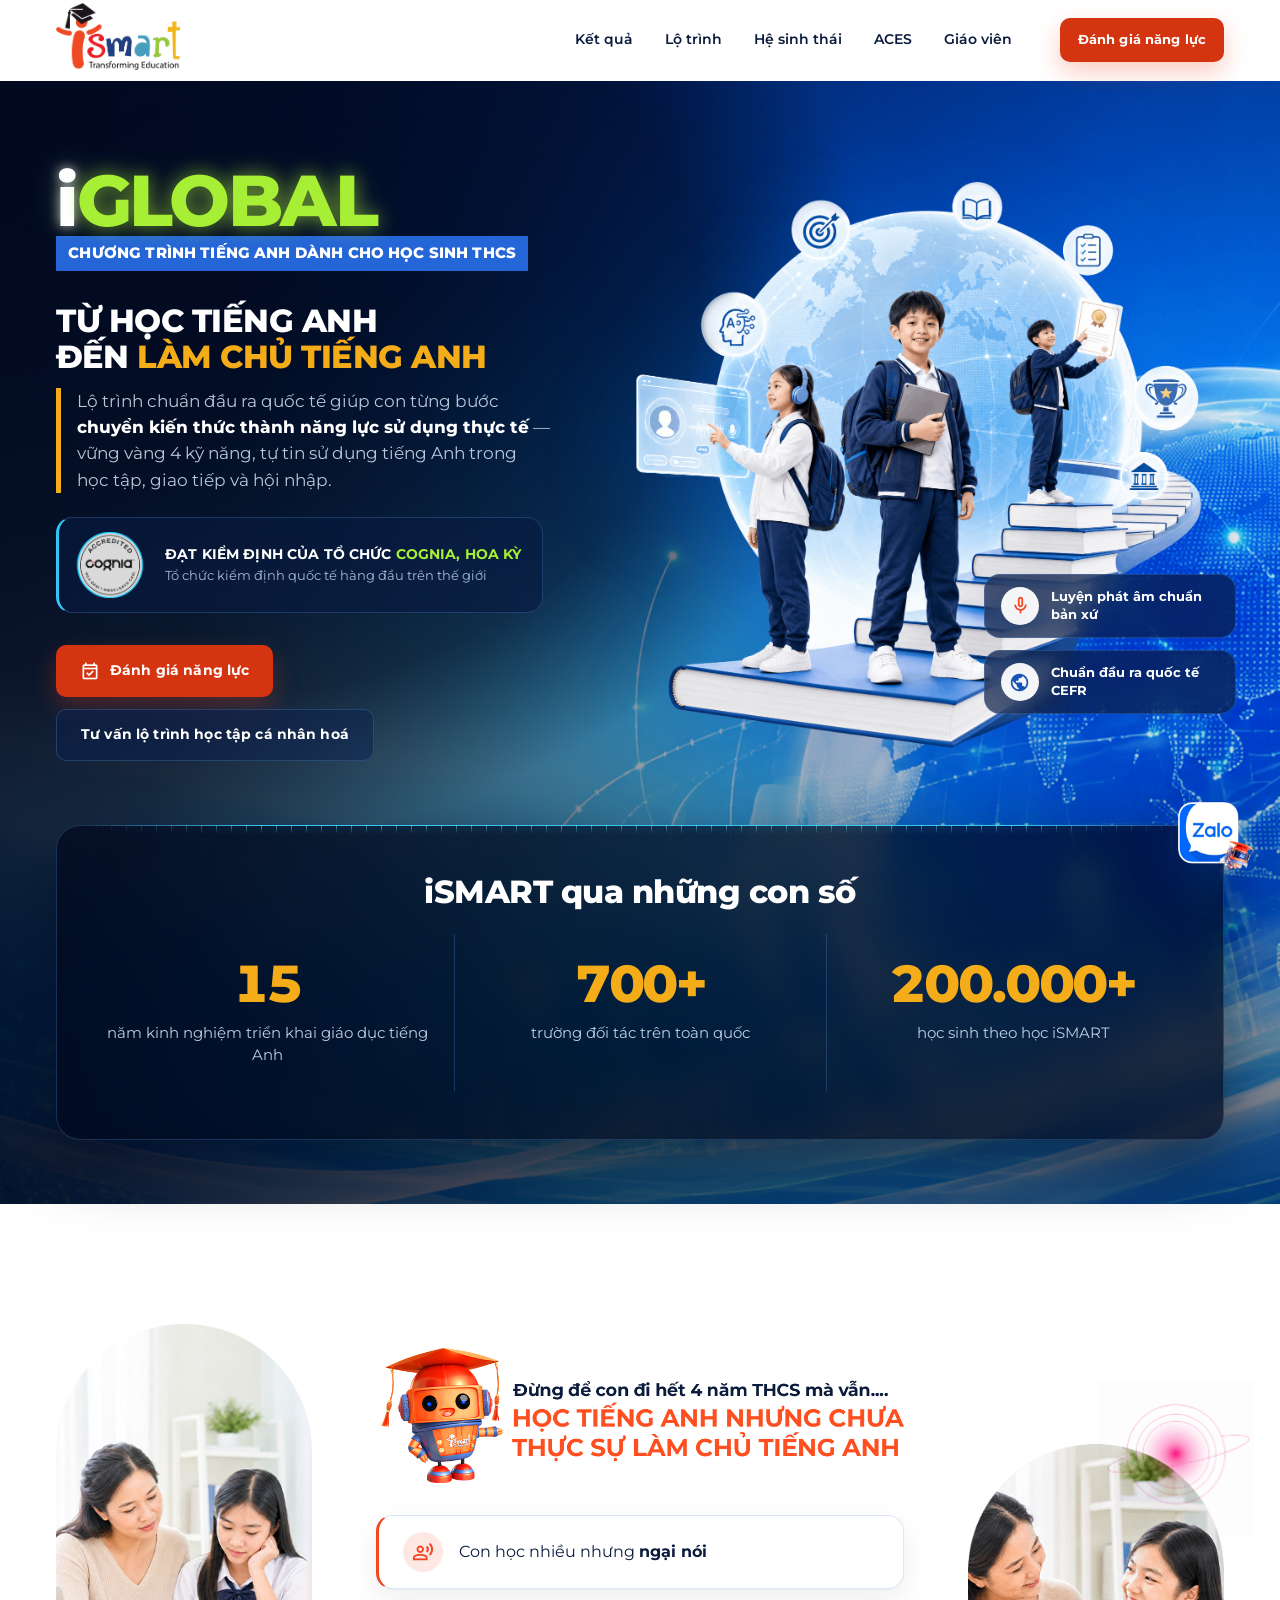
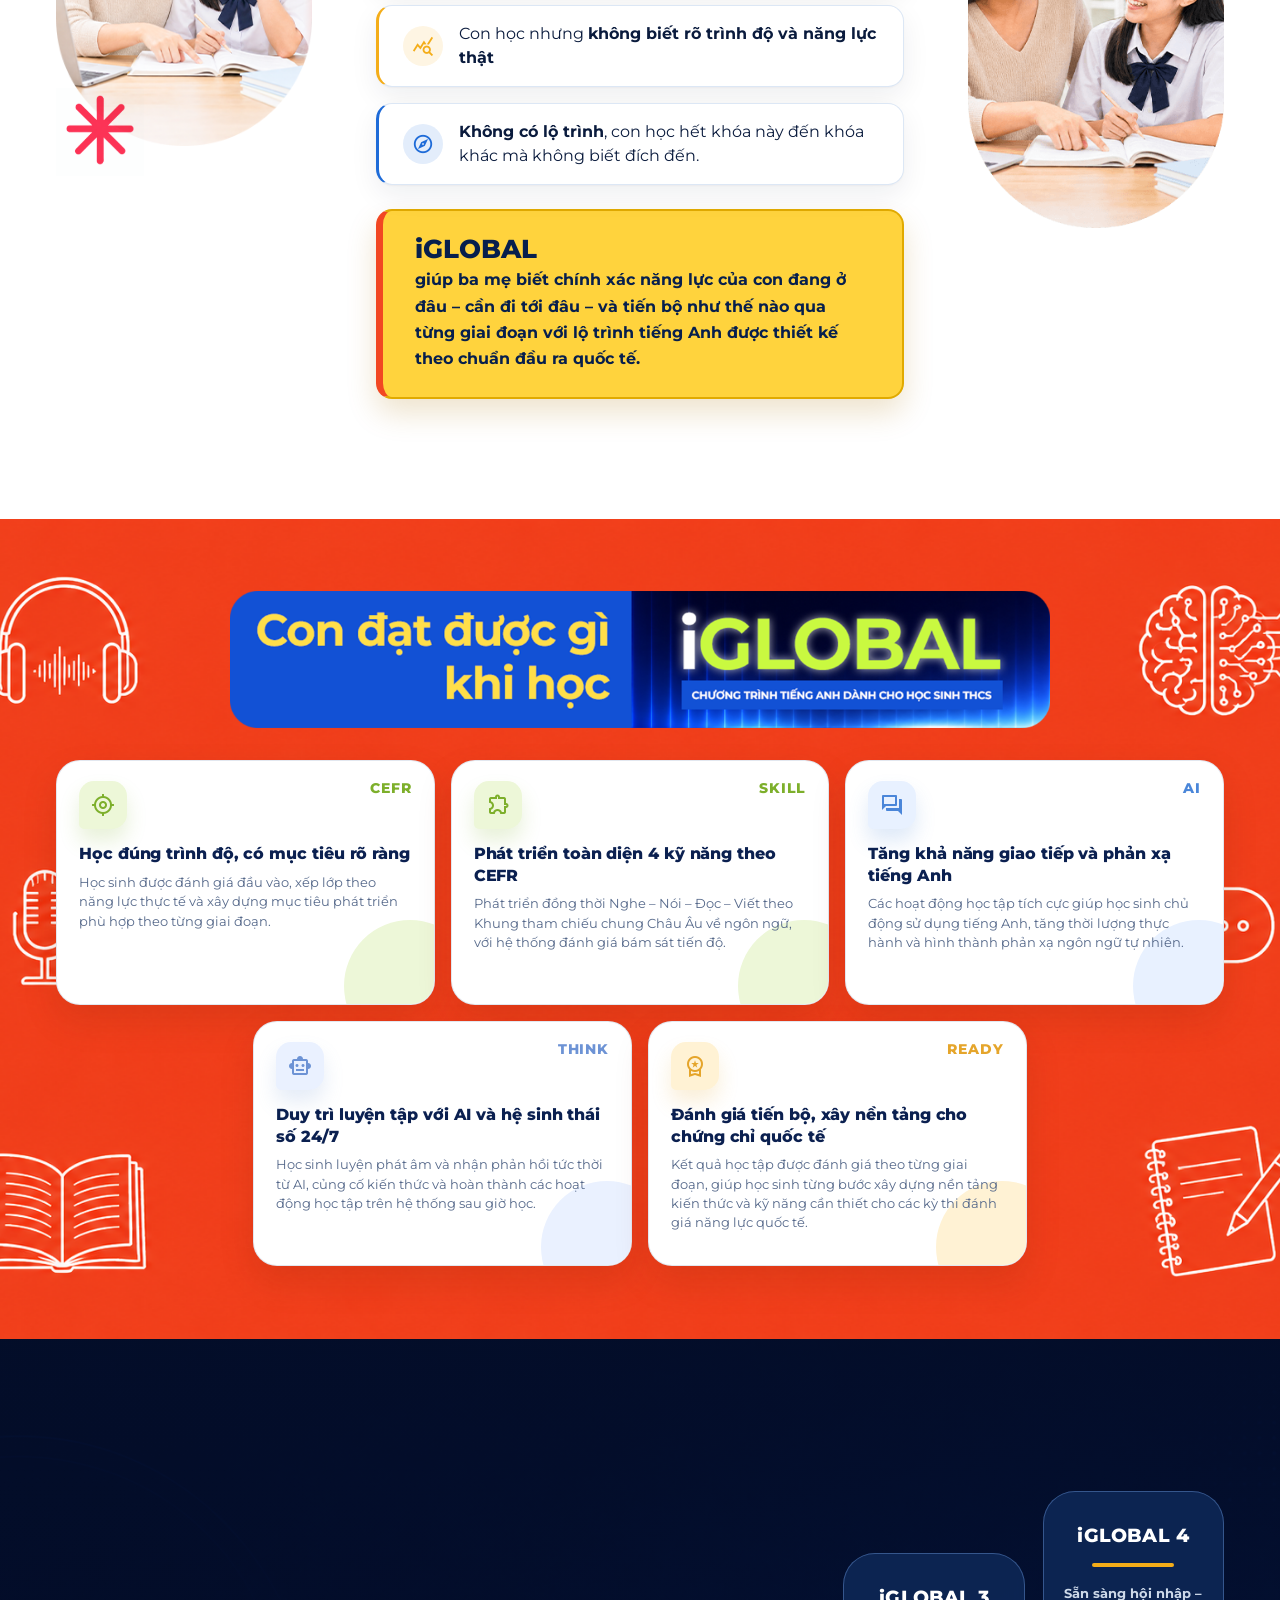
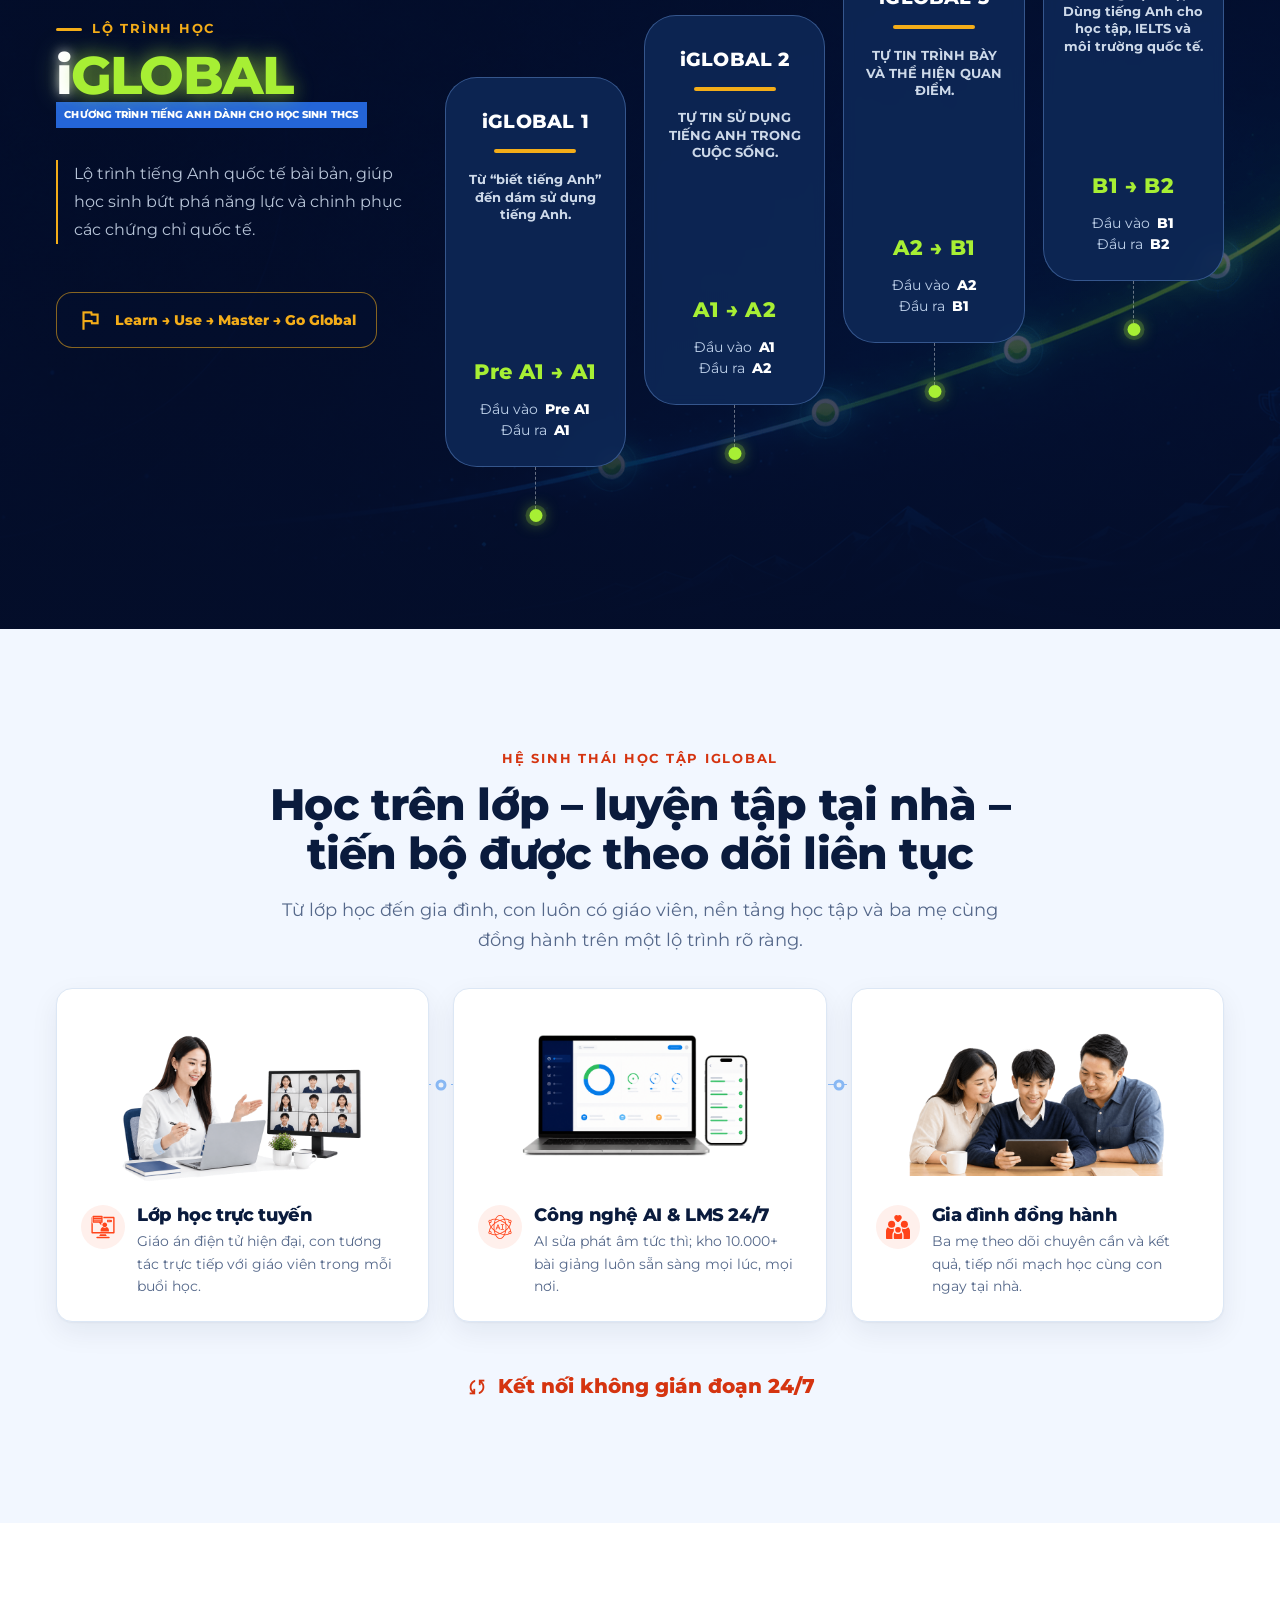
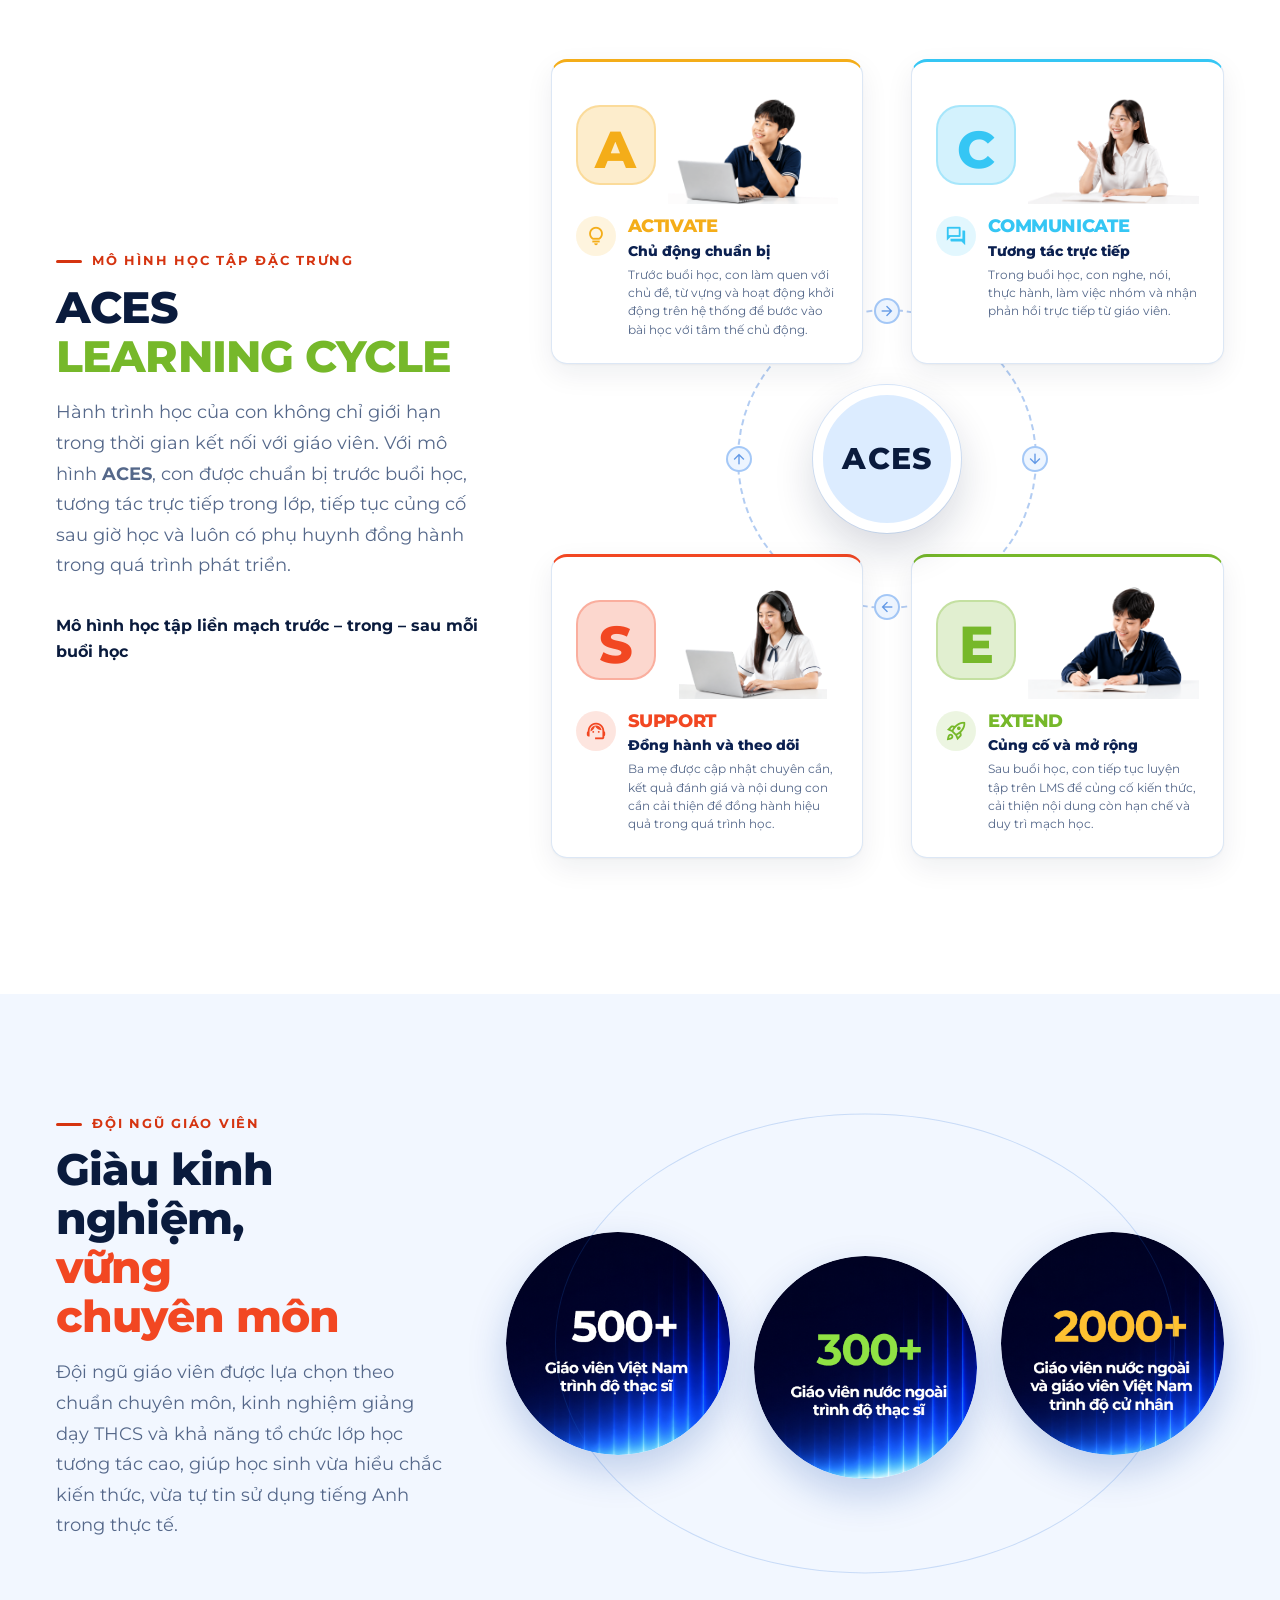
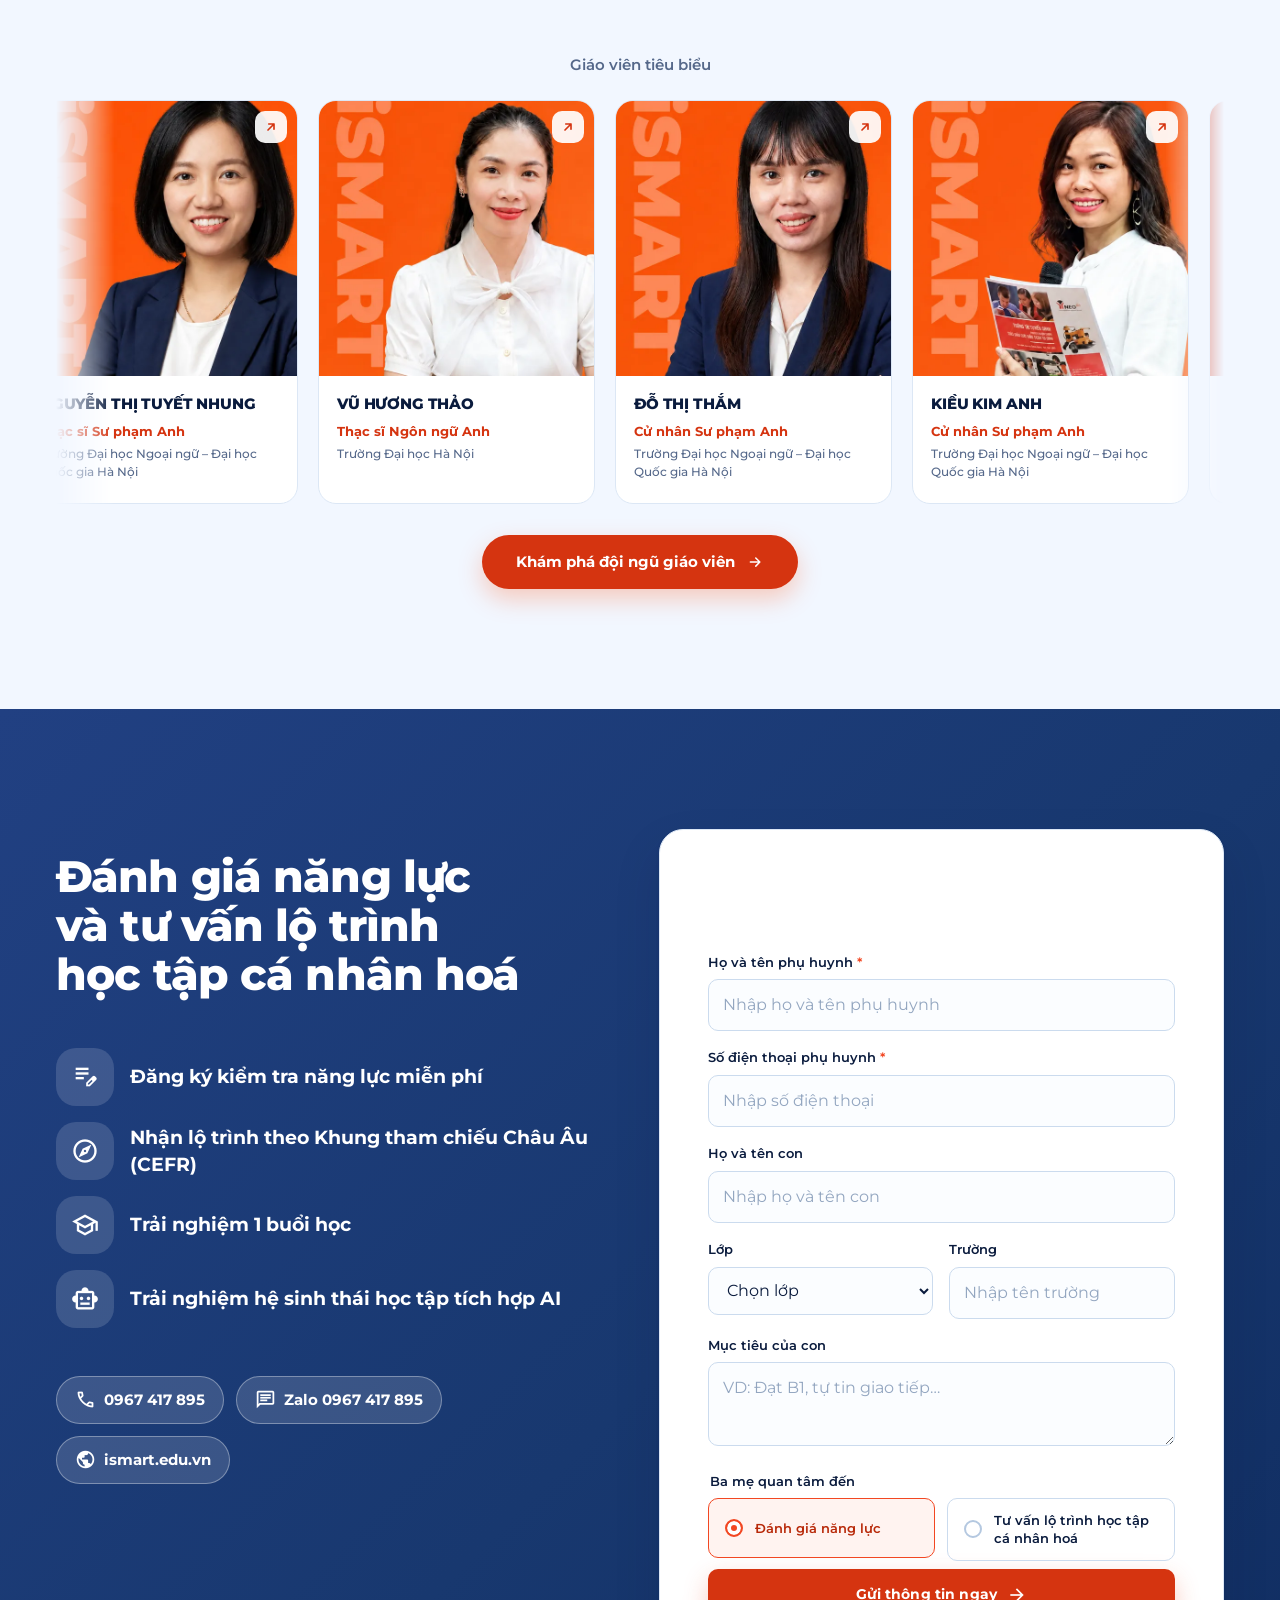
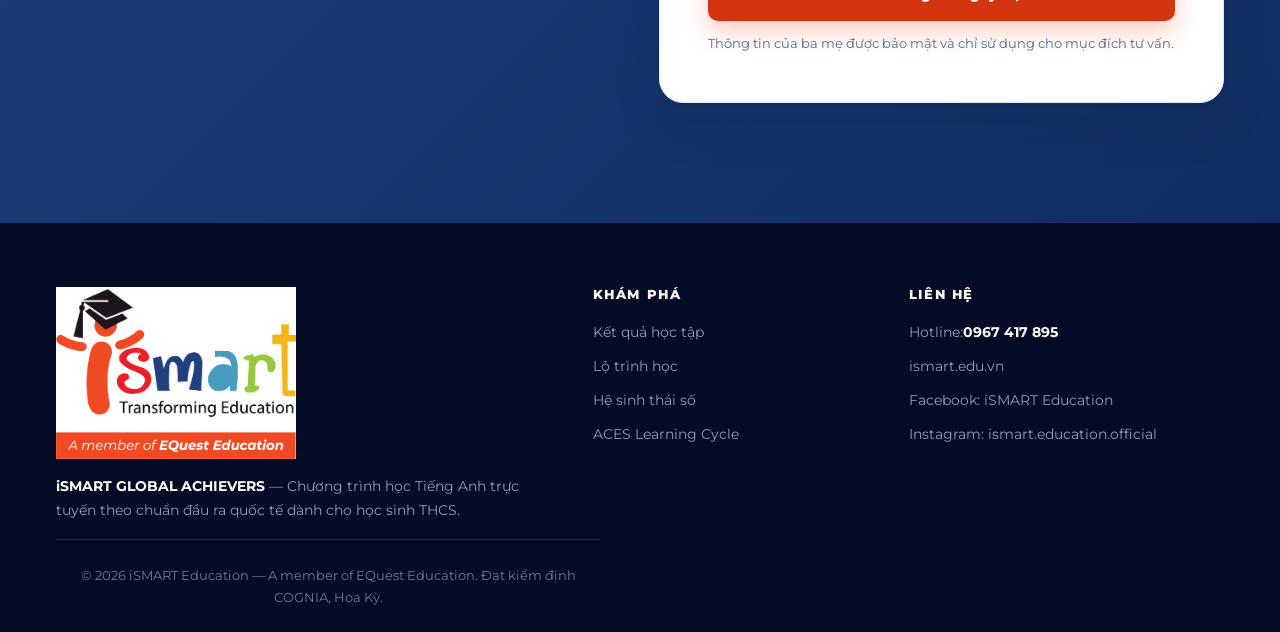
==== commit 31ed66e8: "Use full iSMART logo as favicon and apple-touch-icon Co-Authored-By: Claude Sonnet 5.5 <noreply@anth" ====
--- a/index.html
+++ b/index.html
@@ -15,7 +15,8 @@
   <meta property="og:image" content="assets/generated/hero-neon-background.jpg">
   <meta name="twitter:card" content="summary_large_image">
 
-  <link rel="icon" href="data:image/svg+xml,%3Csvg xmlns='http://www.w3.org/2000/svg' viewBox='0 0 64 64'%3E%3Crect width='64' height='64' rx='16' fill='%23f24722'/%3E%3Cpath d='M23 18h10L26 46H16l7-28Zm15 8h10l-5 20H33l5-20Z' fill='white'/%3E%3C/svg%3E">
+  <link rel="icon" type="image/png" href="assets/favicon.png">
+  <link rel="apple-touch-icon" href="assets/apple-touch-icon.png">
   <link rel="preconnect" href="https://fonts.googleapis.com">
   <link rel="preconnect" href="https://fonts.gstatic.com" crossorigin>
   <link href="https://fonts.googleapis.com/css2?family=Montserrat:wght@400;500;600;700;800&display=swap" rel="stylesheet">
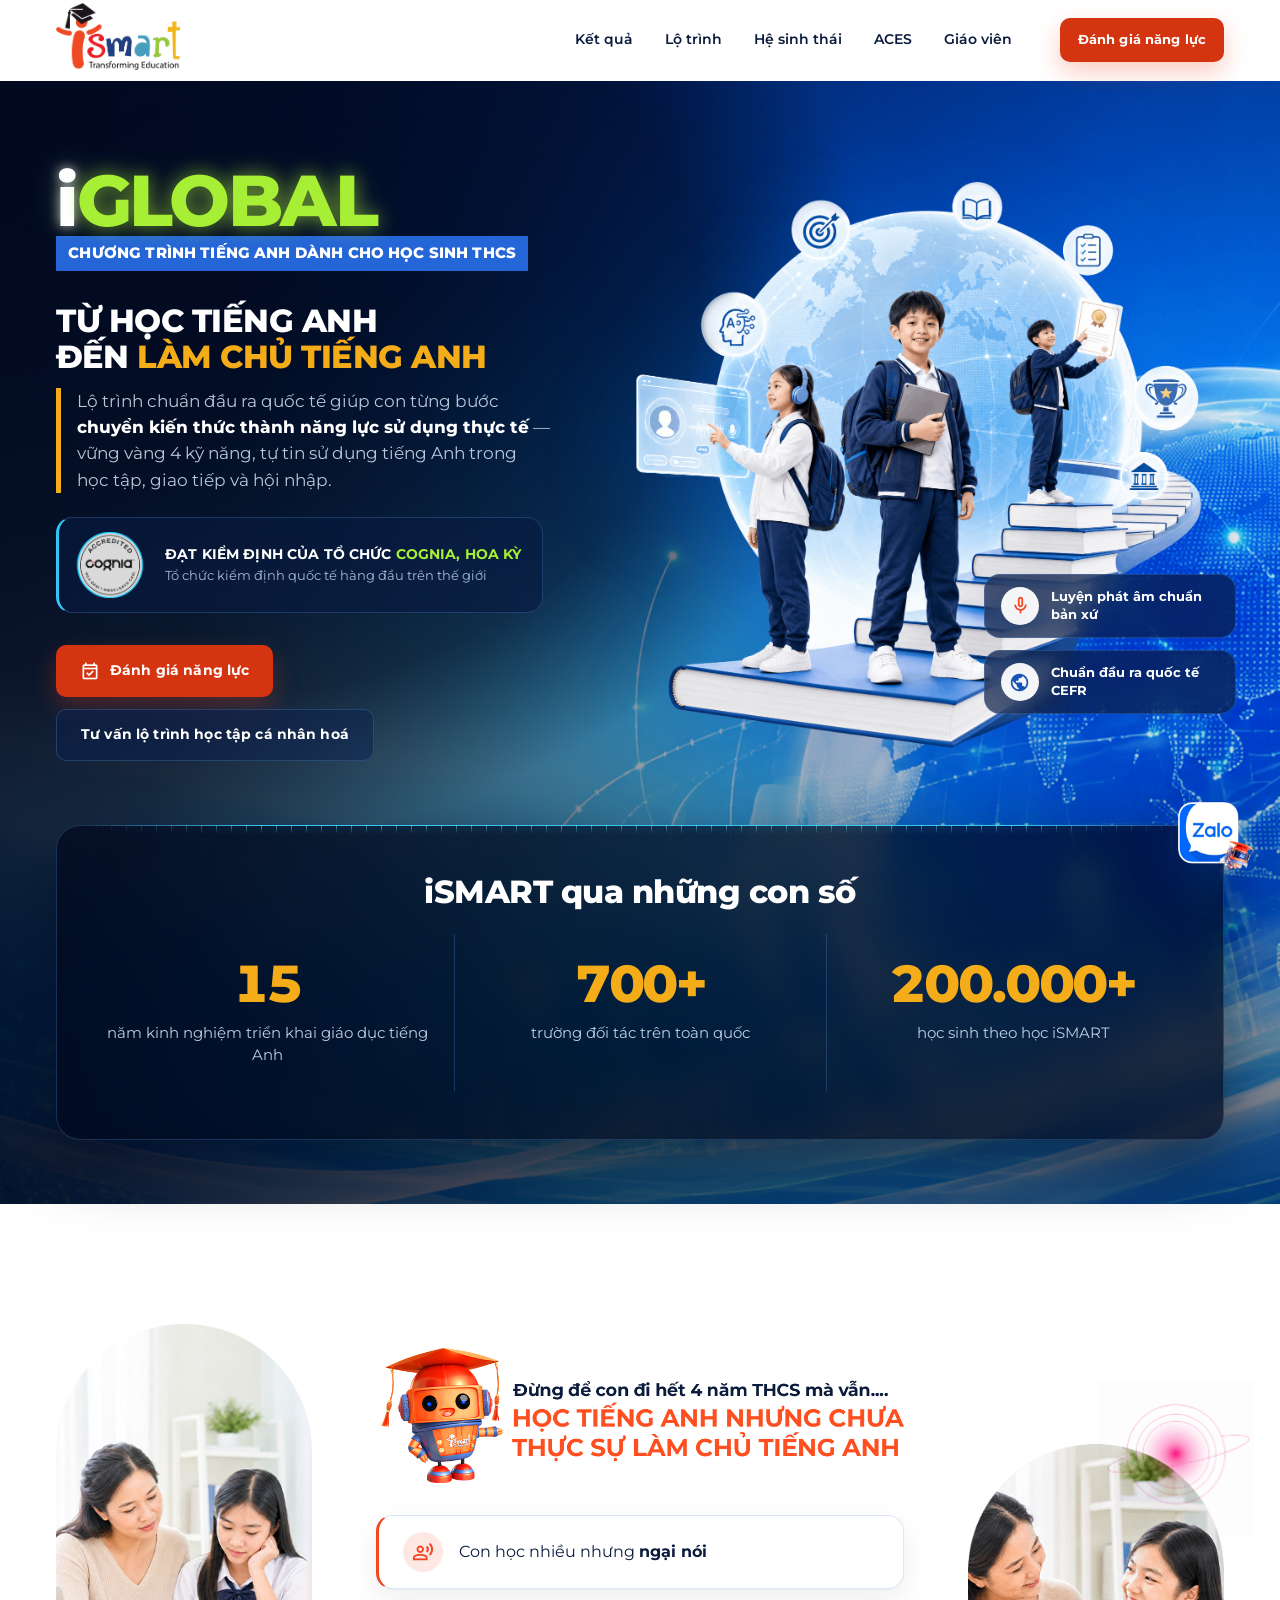
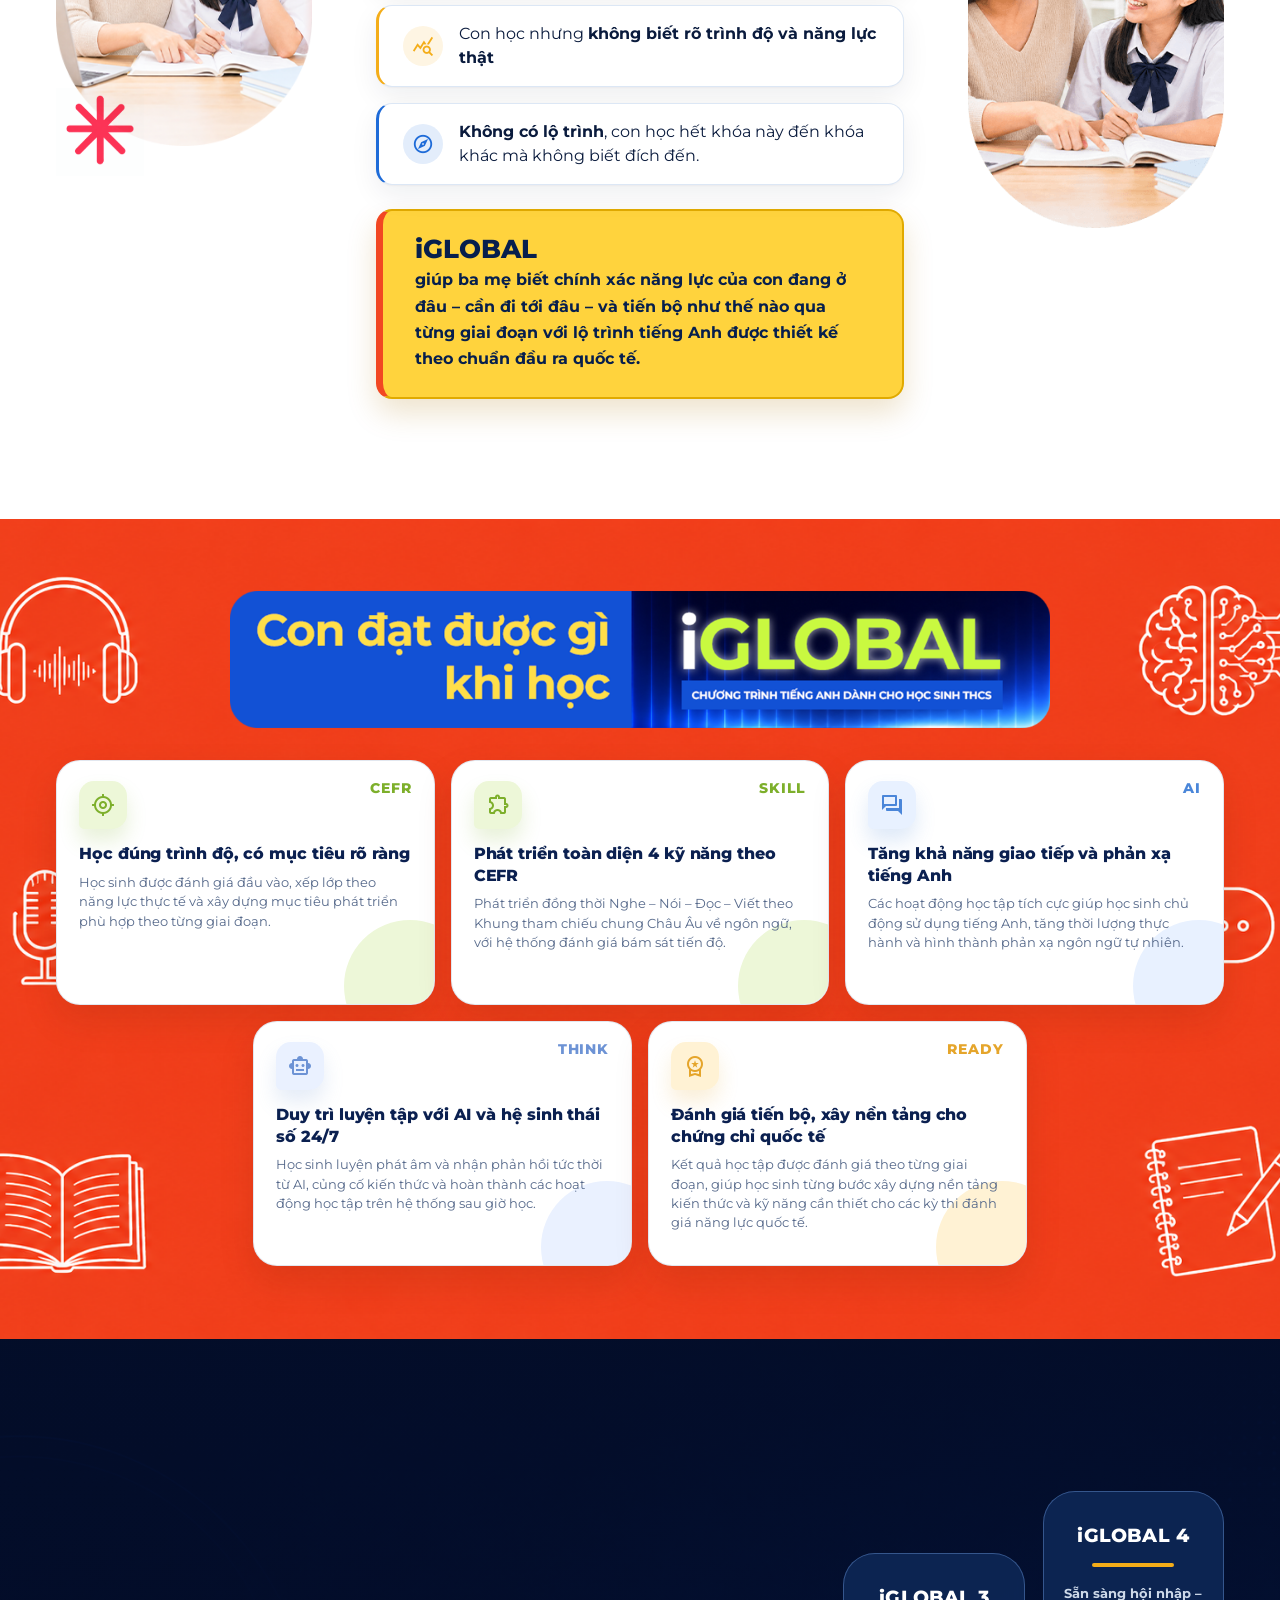
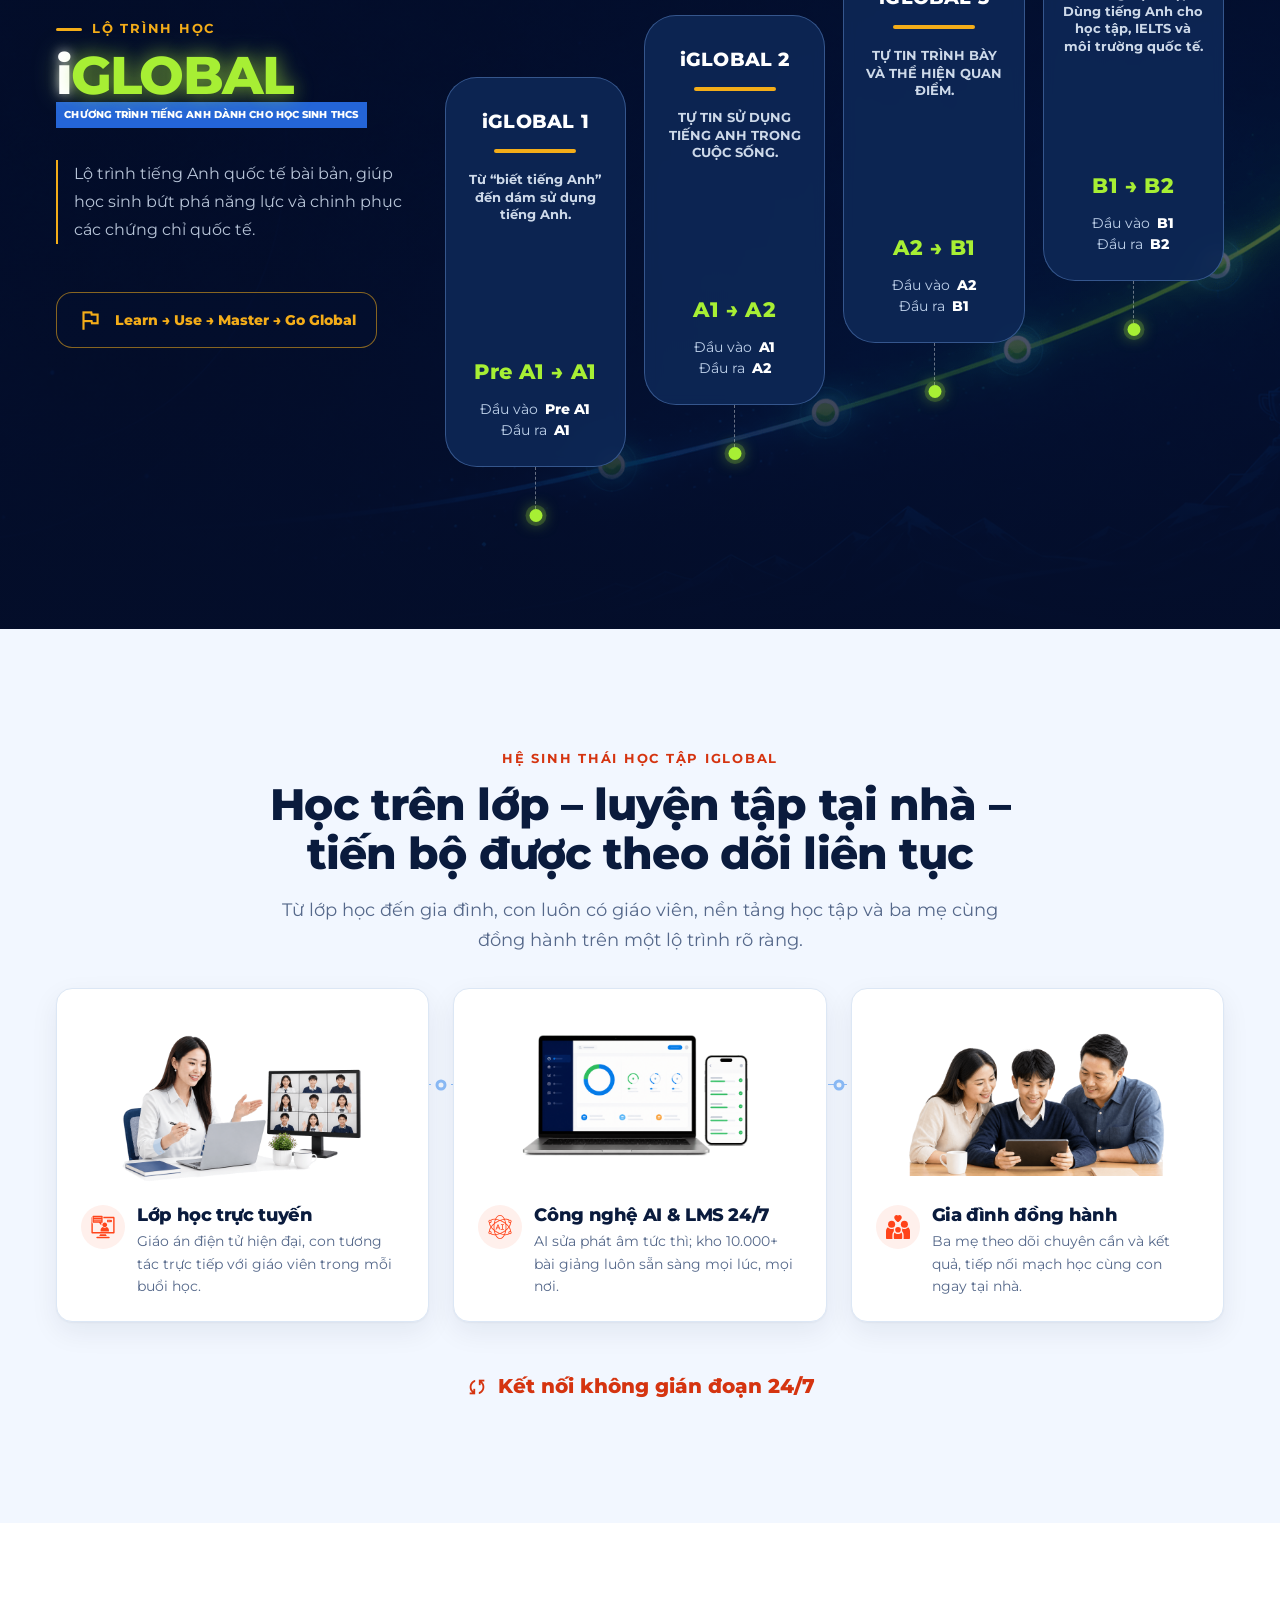
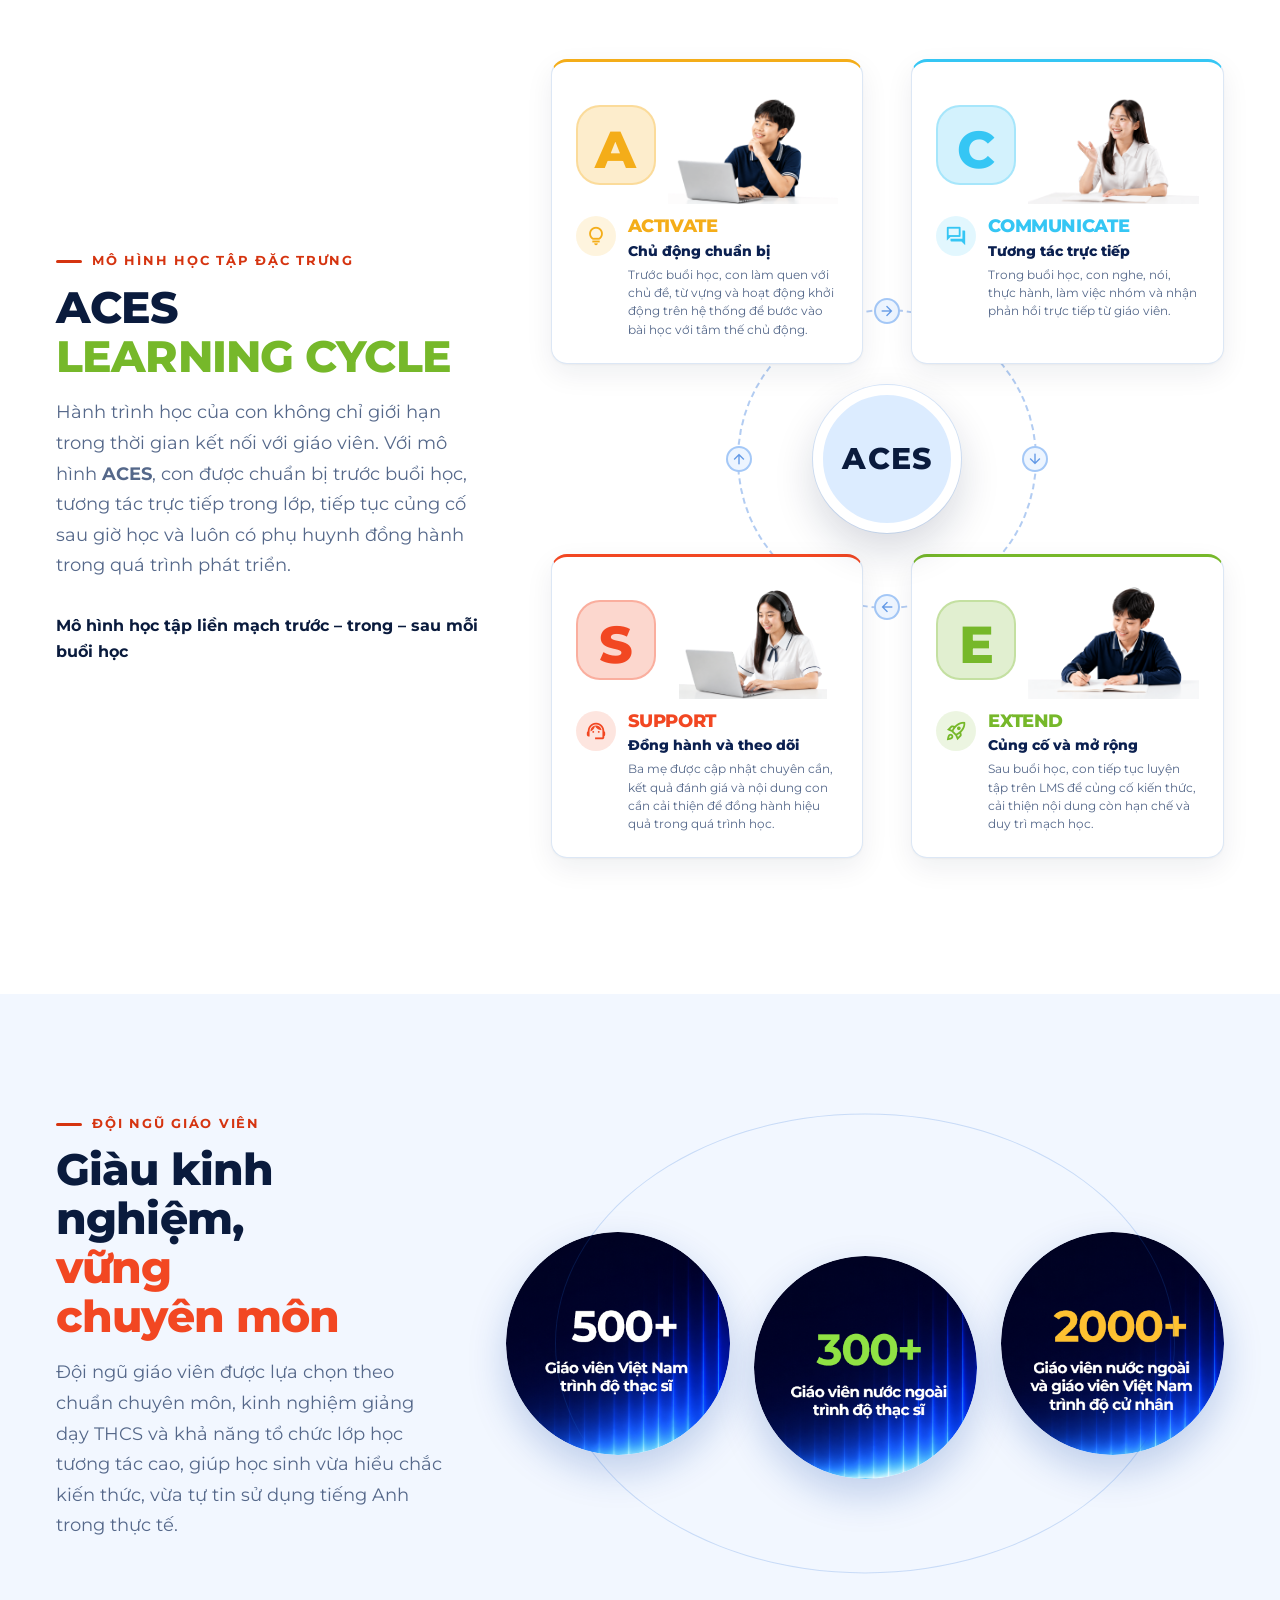
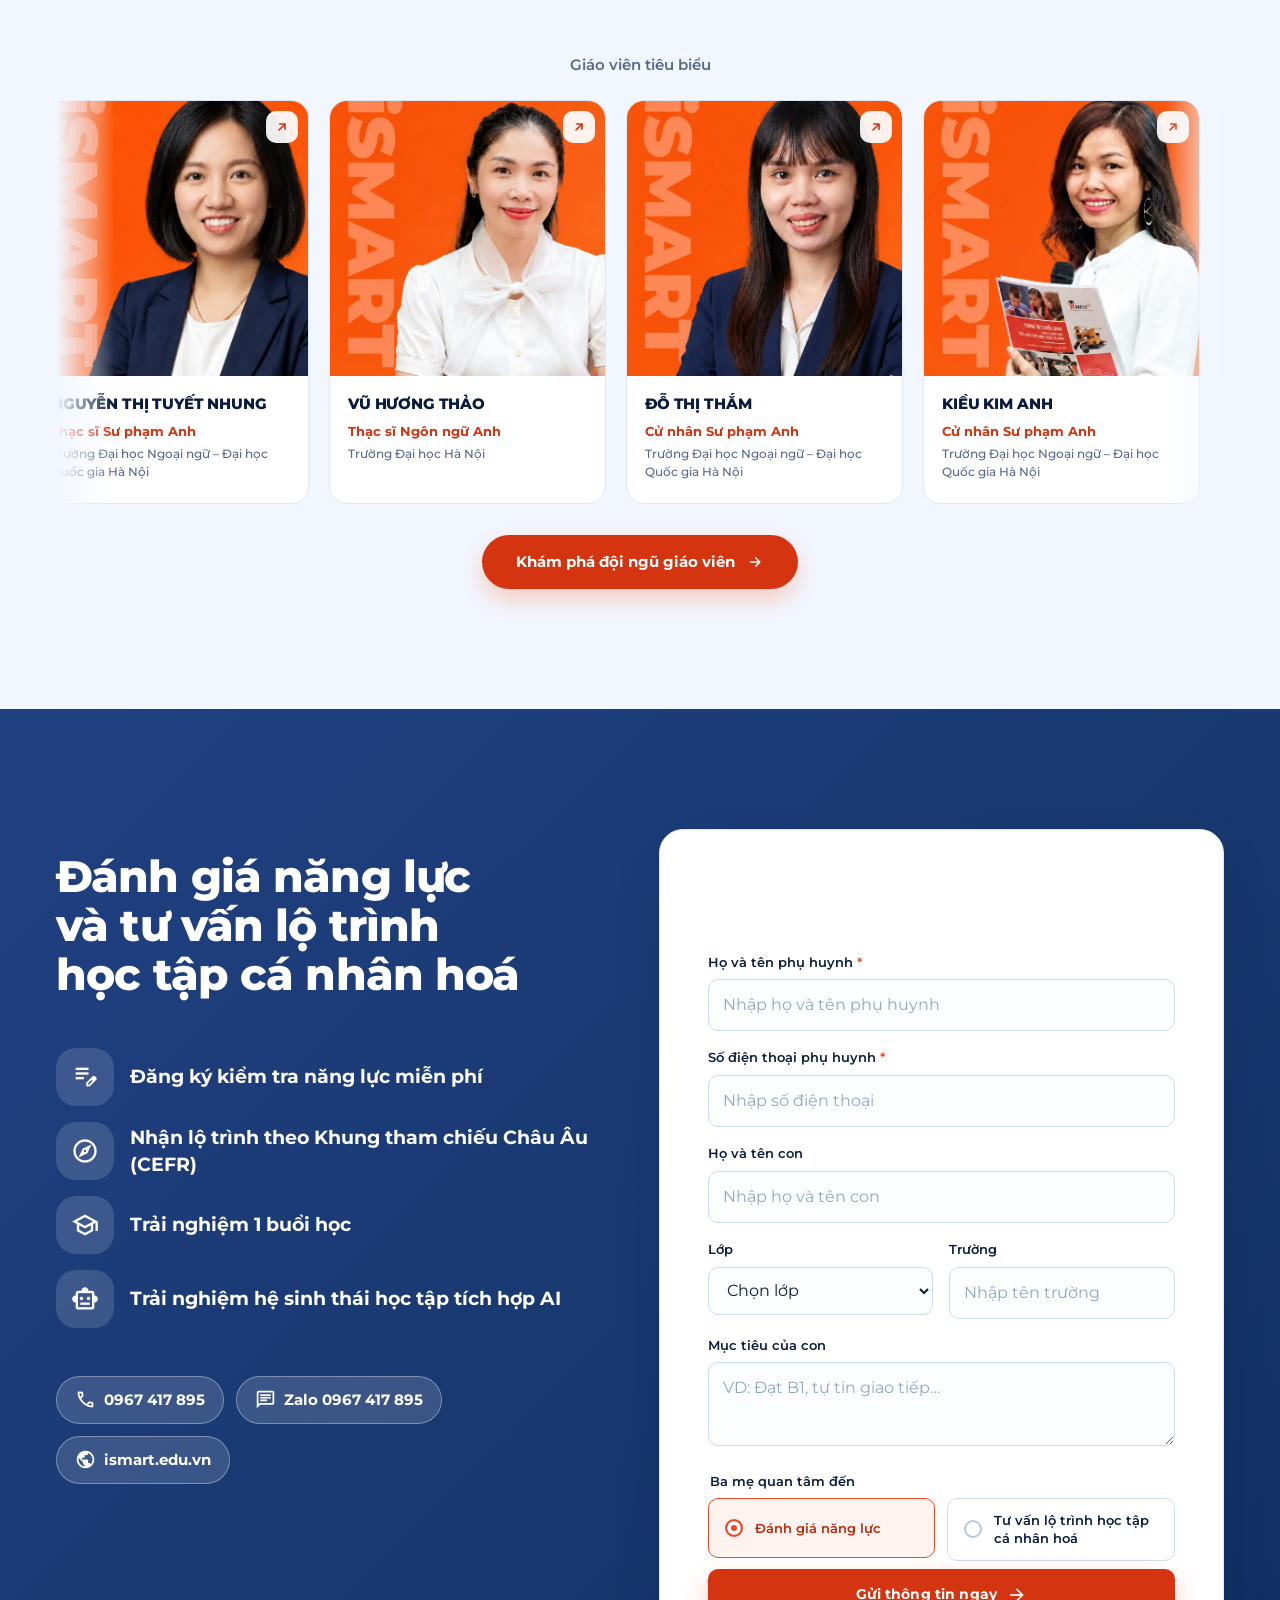
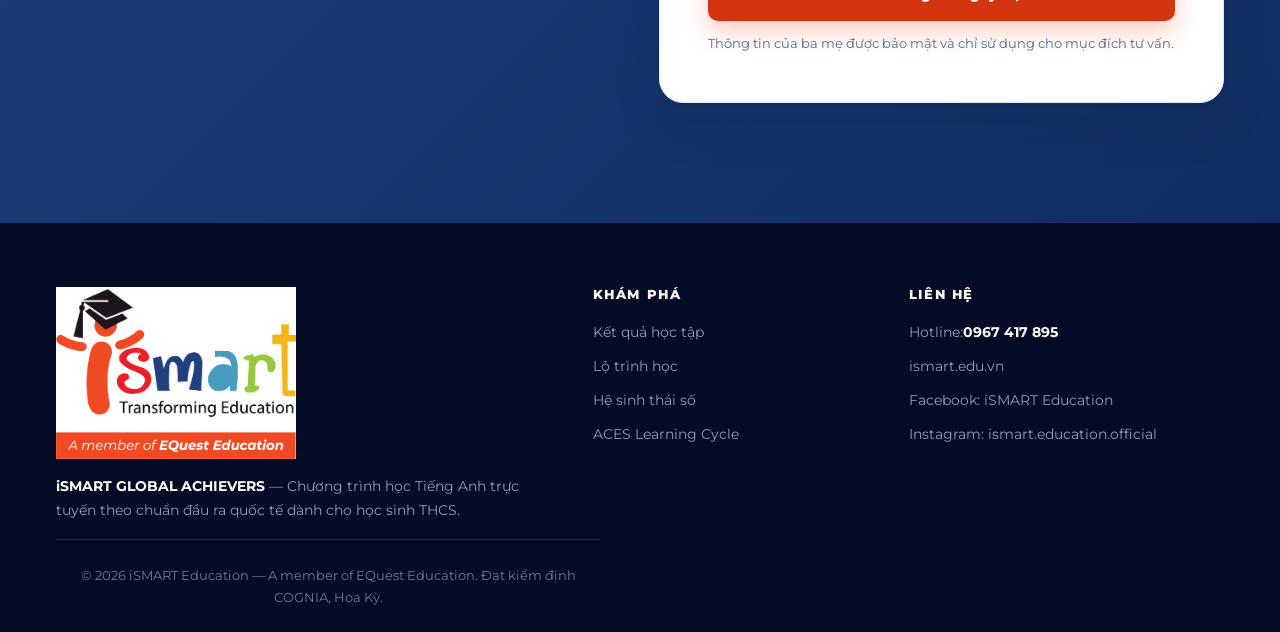
==== commit dc2fdd0c: "Change page title and og:title to iGLOBAL Co-Authored-By: Claude Sonnet 5.5 <noreply@anthropic.com>" ====
--- a/index.html
+++ b/index.html
@@ -3,14 +3,14 @@
 <head>
   <meta charset="UTF-8">
   <meta name="viewport" content="width=device-width, initial-scale=1">
-  <title>iSMART Global Achievers | Tiếng Anh trực tuyến chuẩn quốc tế cho học sinh THCS</title>
+  <title>iGLOBAL</title>
   <meta name="description" content="iSMART Global Achievers giúp học sinh THCS phát triển tiếng Anh toàn diện theo chuẩn CEFR với lớp học trực tuyến, AI và hệ sinh thái học tập 24/7.">
   <meta name="theme-color" content="#030B26">
 
   <meta property="og:type" content="website">
   <meta property="og:locale" content="vi_VN">
   <meta property="og:site_name" content="iSMART Education">
-  <meta property="og:title" content="iSMART Global Achievers | Tiếng Anh trực tuyến chuẩn quốc tế cho học sinh THCS">
+  <meta property="og:title" content="iGLOBAL">
   <meta property="og:description" content="Lộ trình A1 → B2 theo chuẩn CEFR, lớp học trực tuyến cùng giáo viên đạt chuẩn và hệ sinh thái học tập AI 24/7.">
   <meta property="og:image" content="assets/generated/hero-neon-background.jpg">
   <meta name="twitter:card" content="summary_large_image">
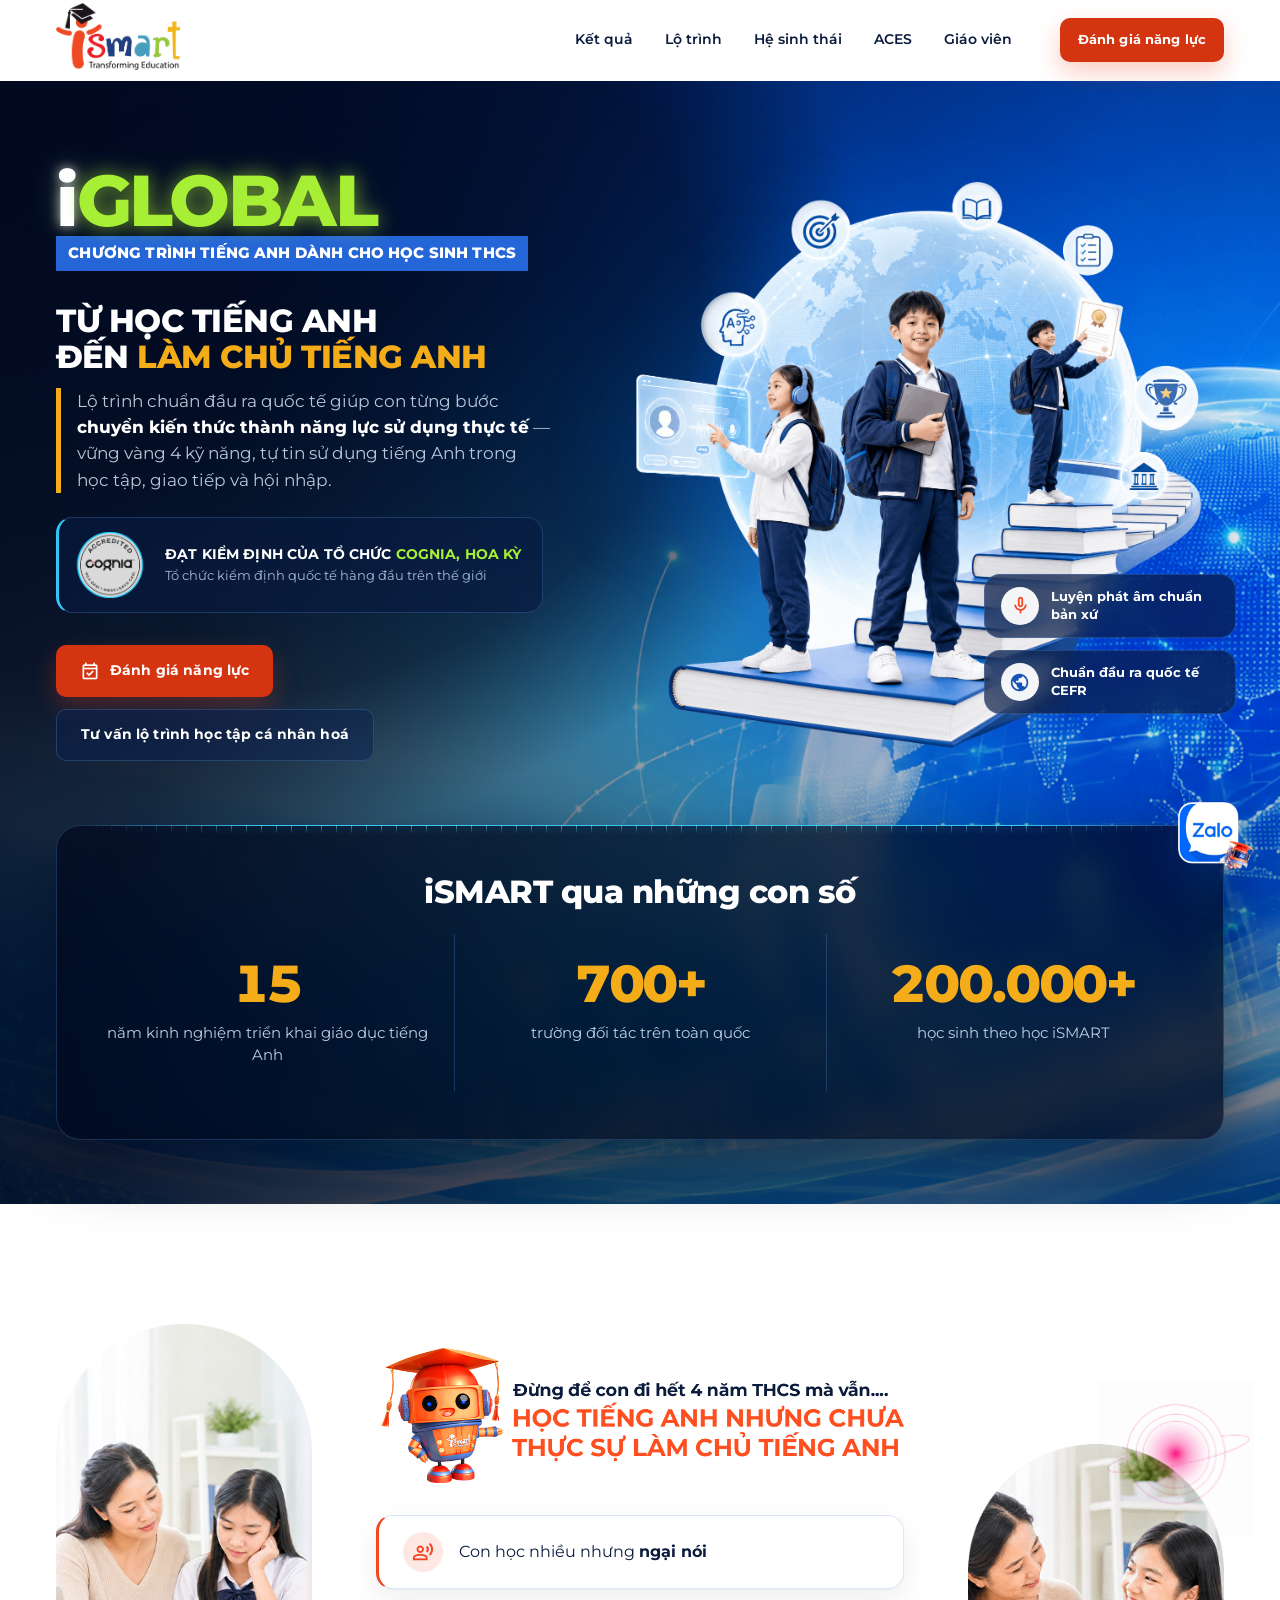
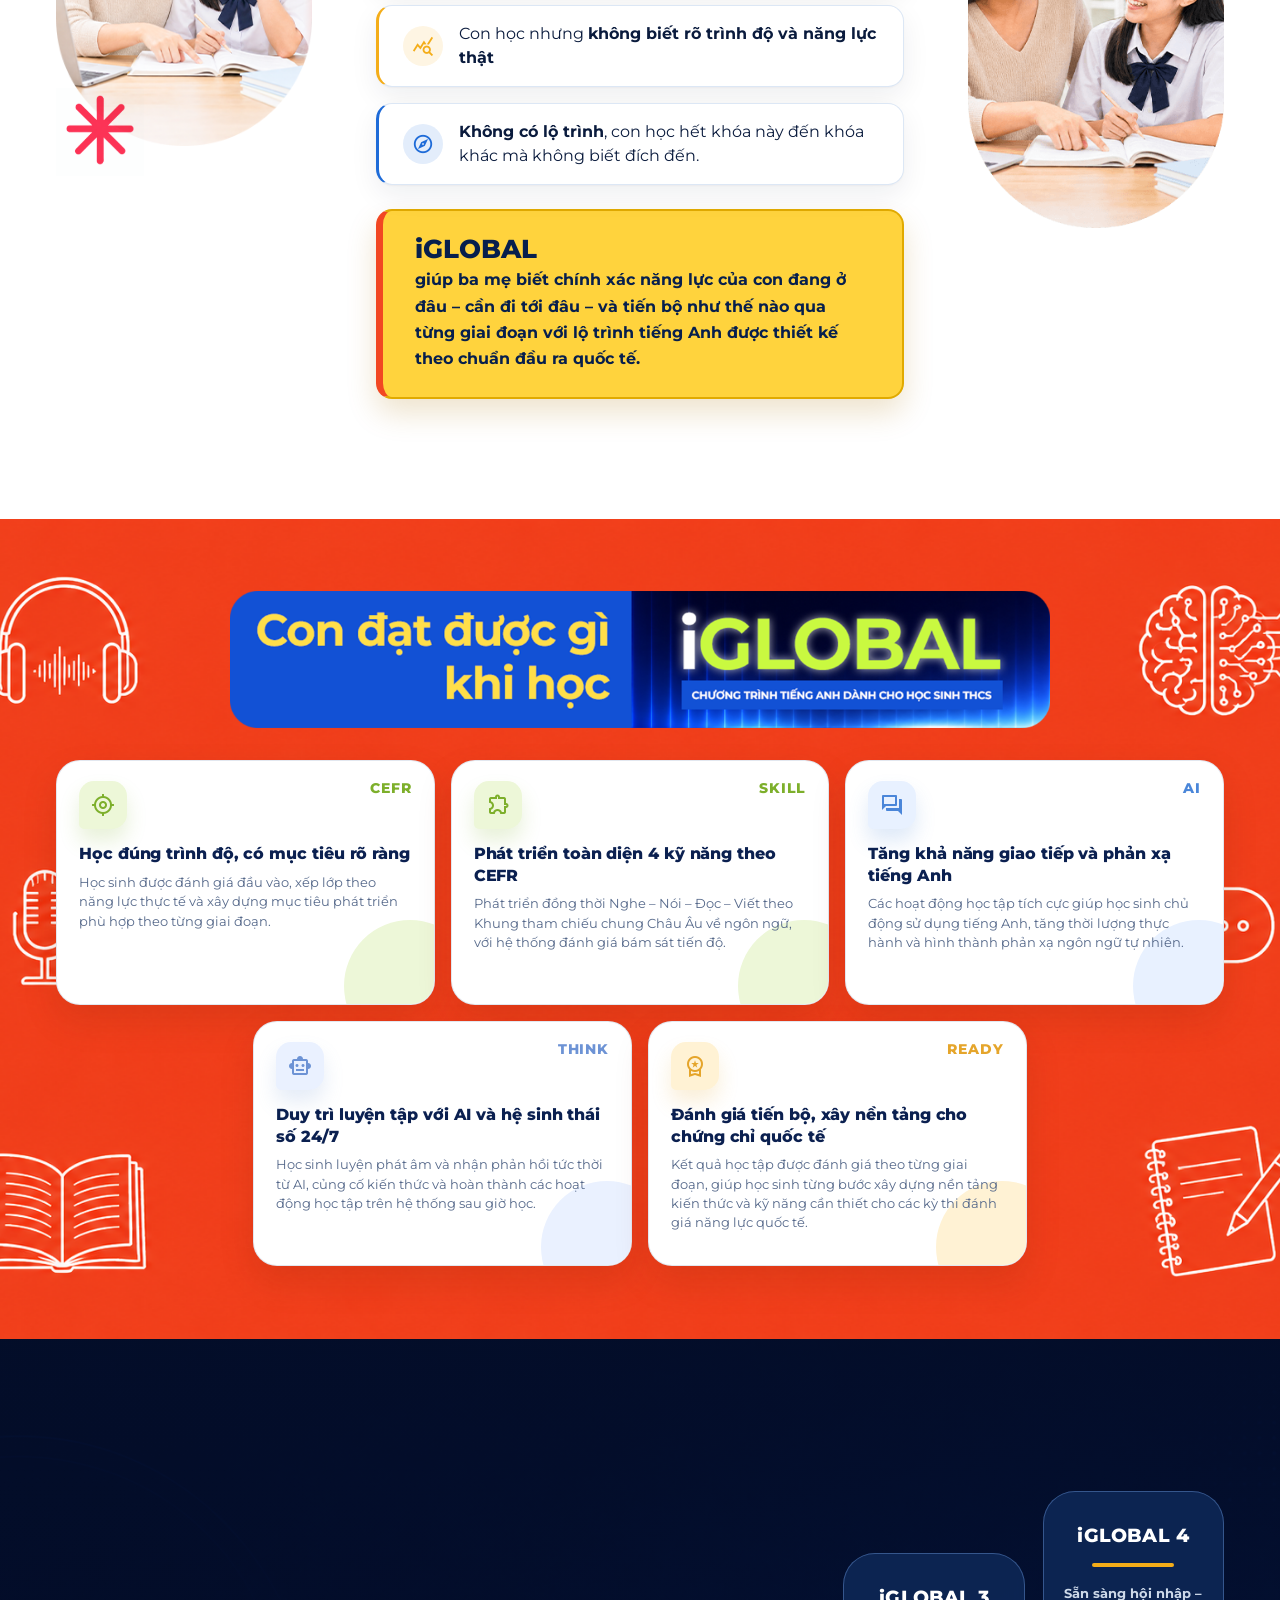
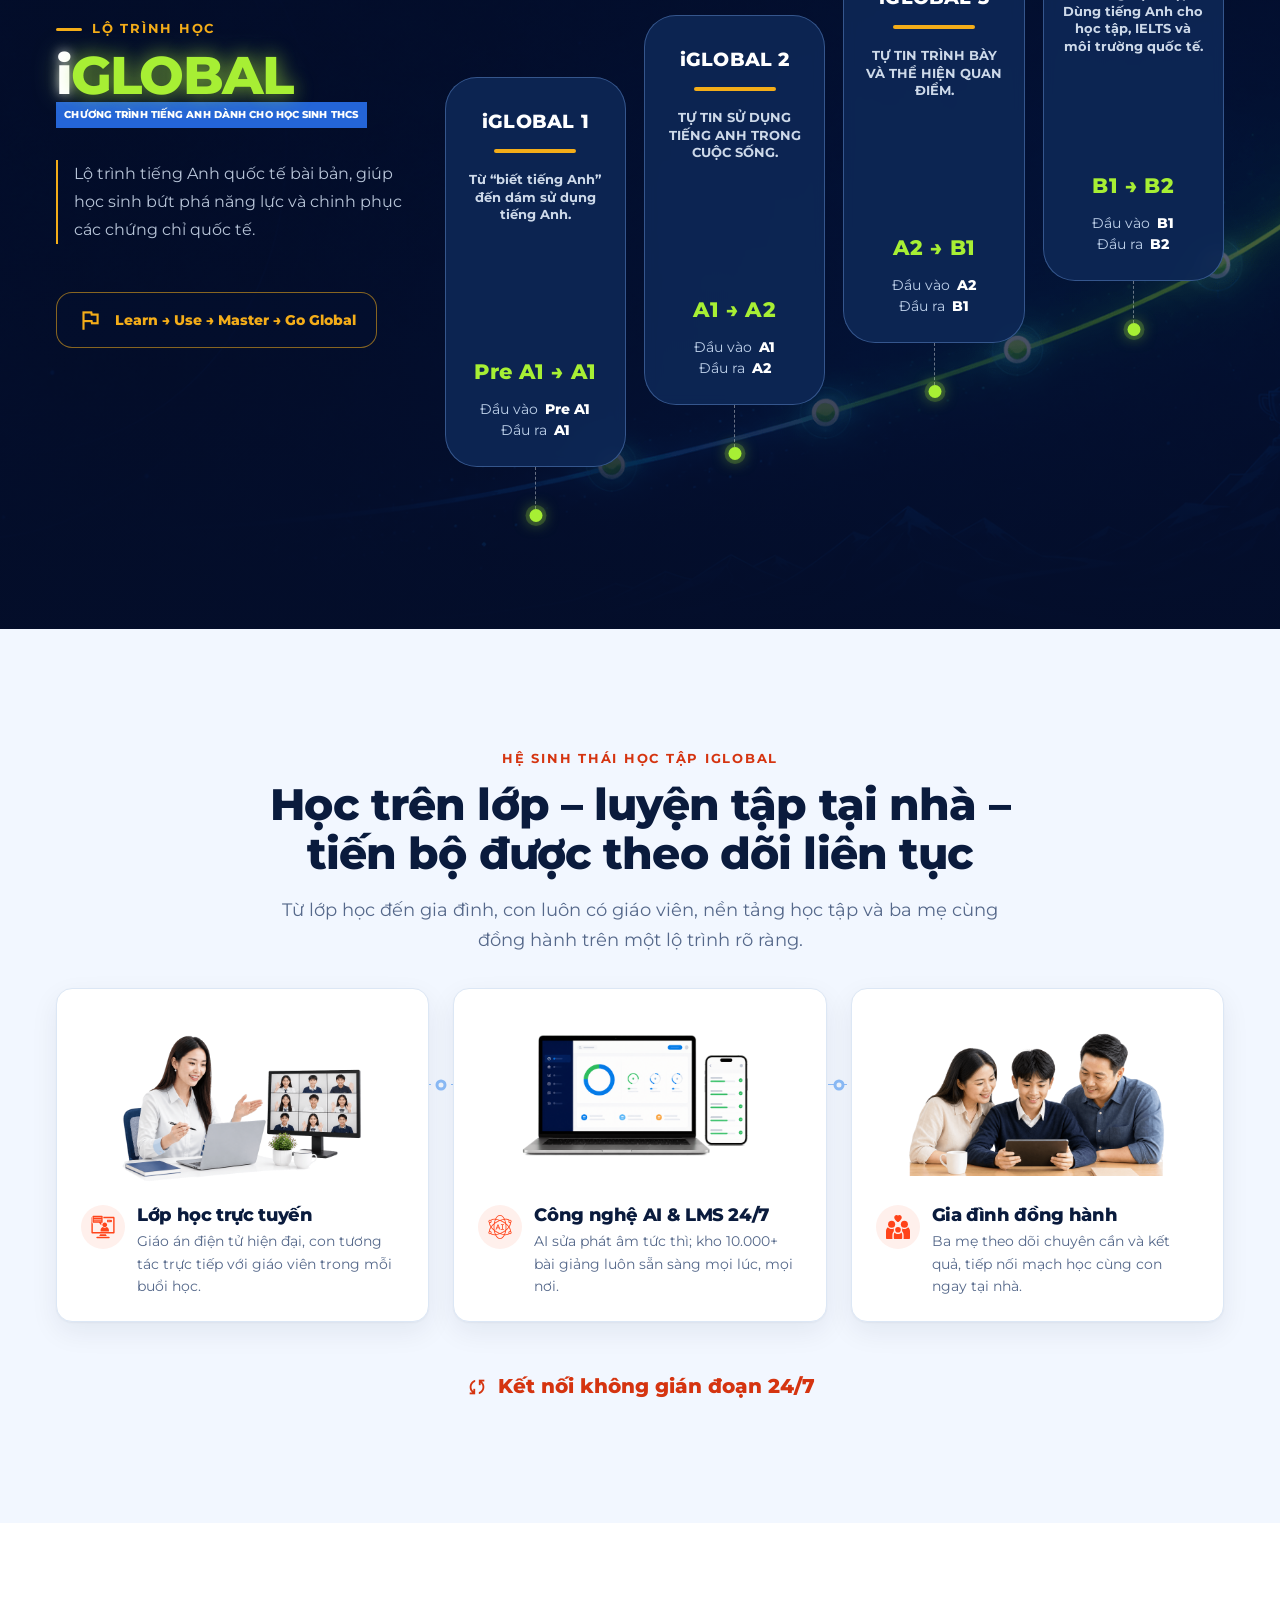
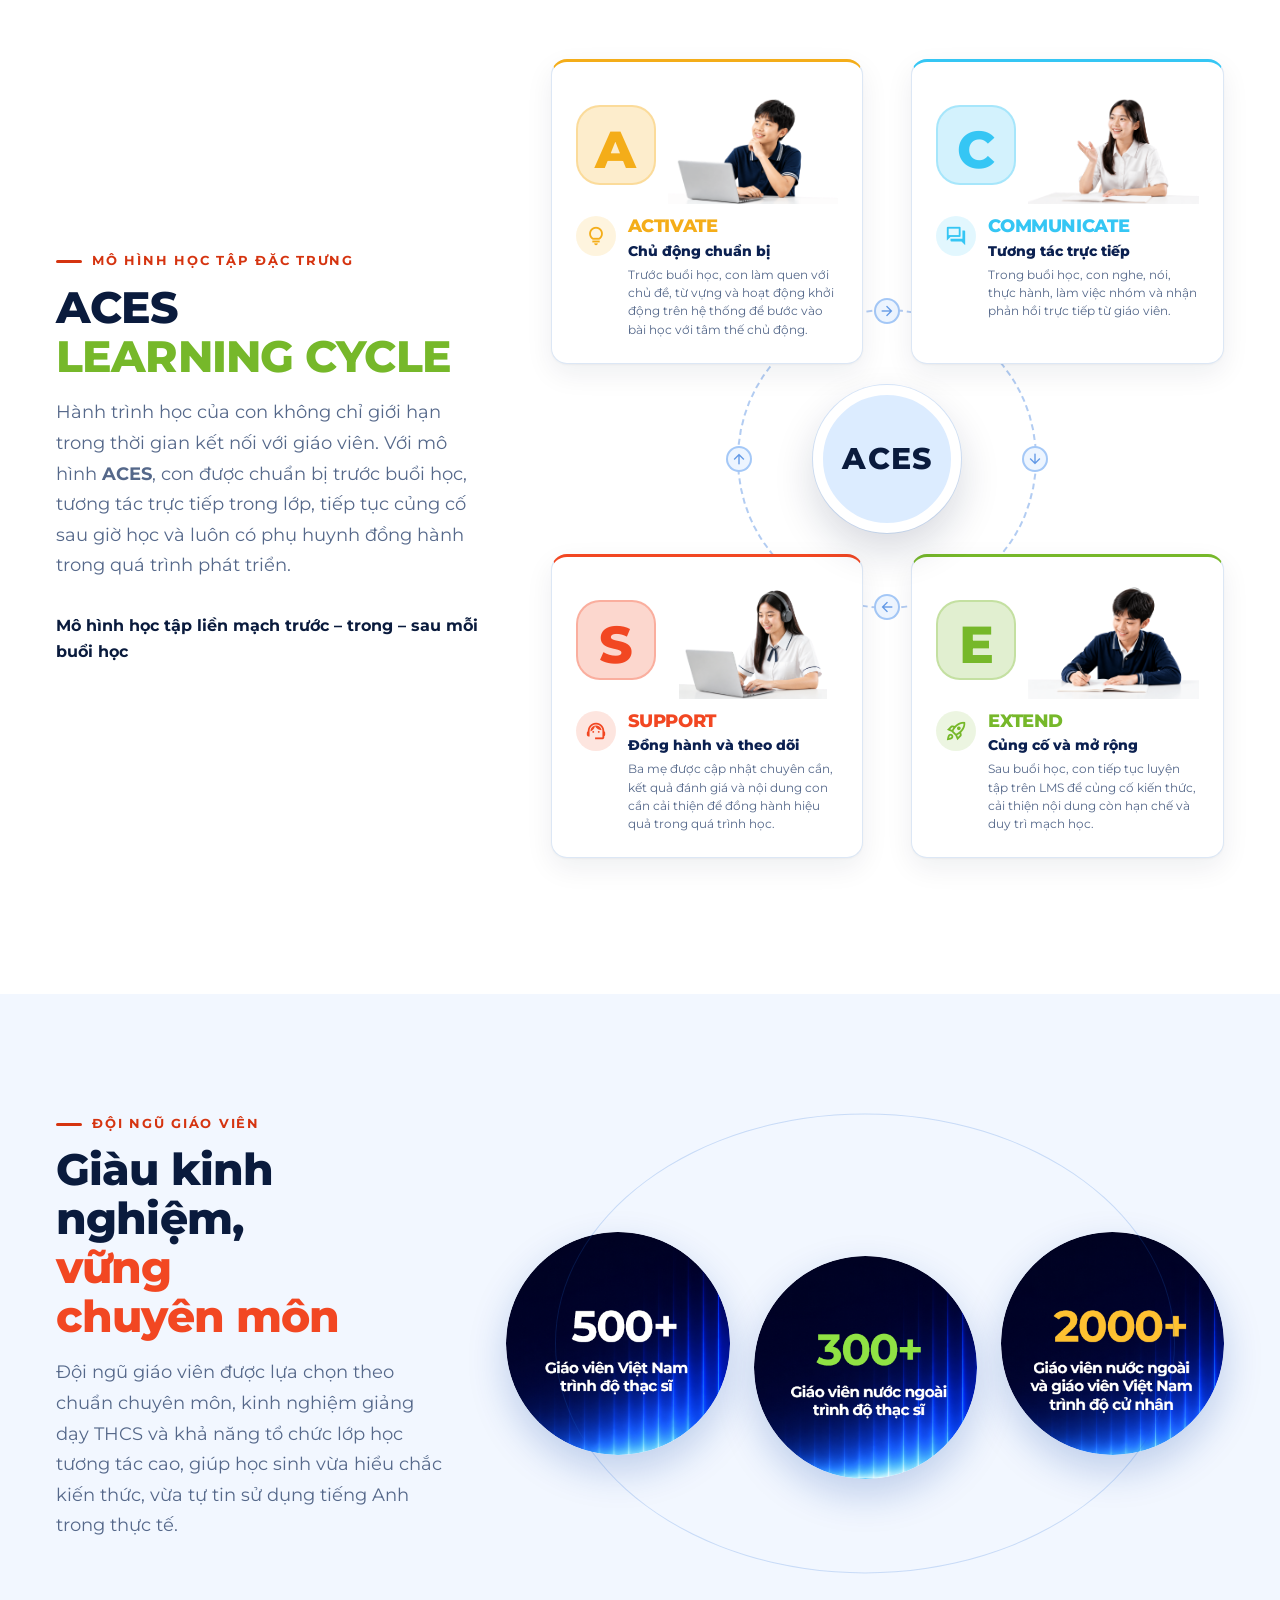
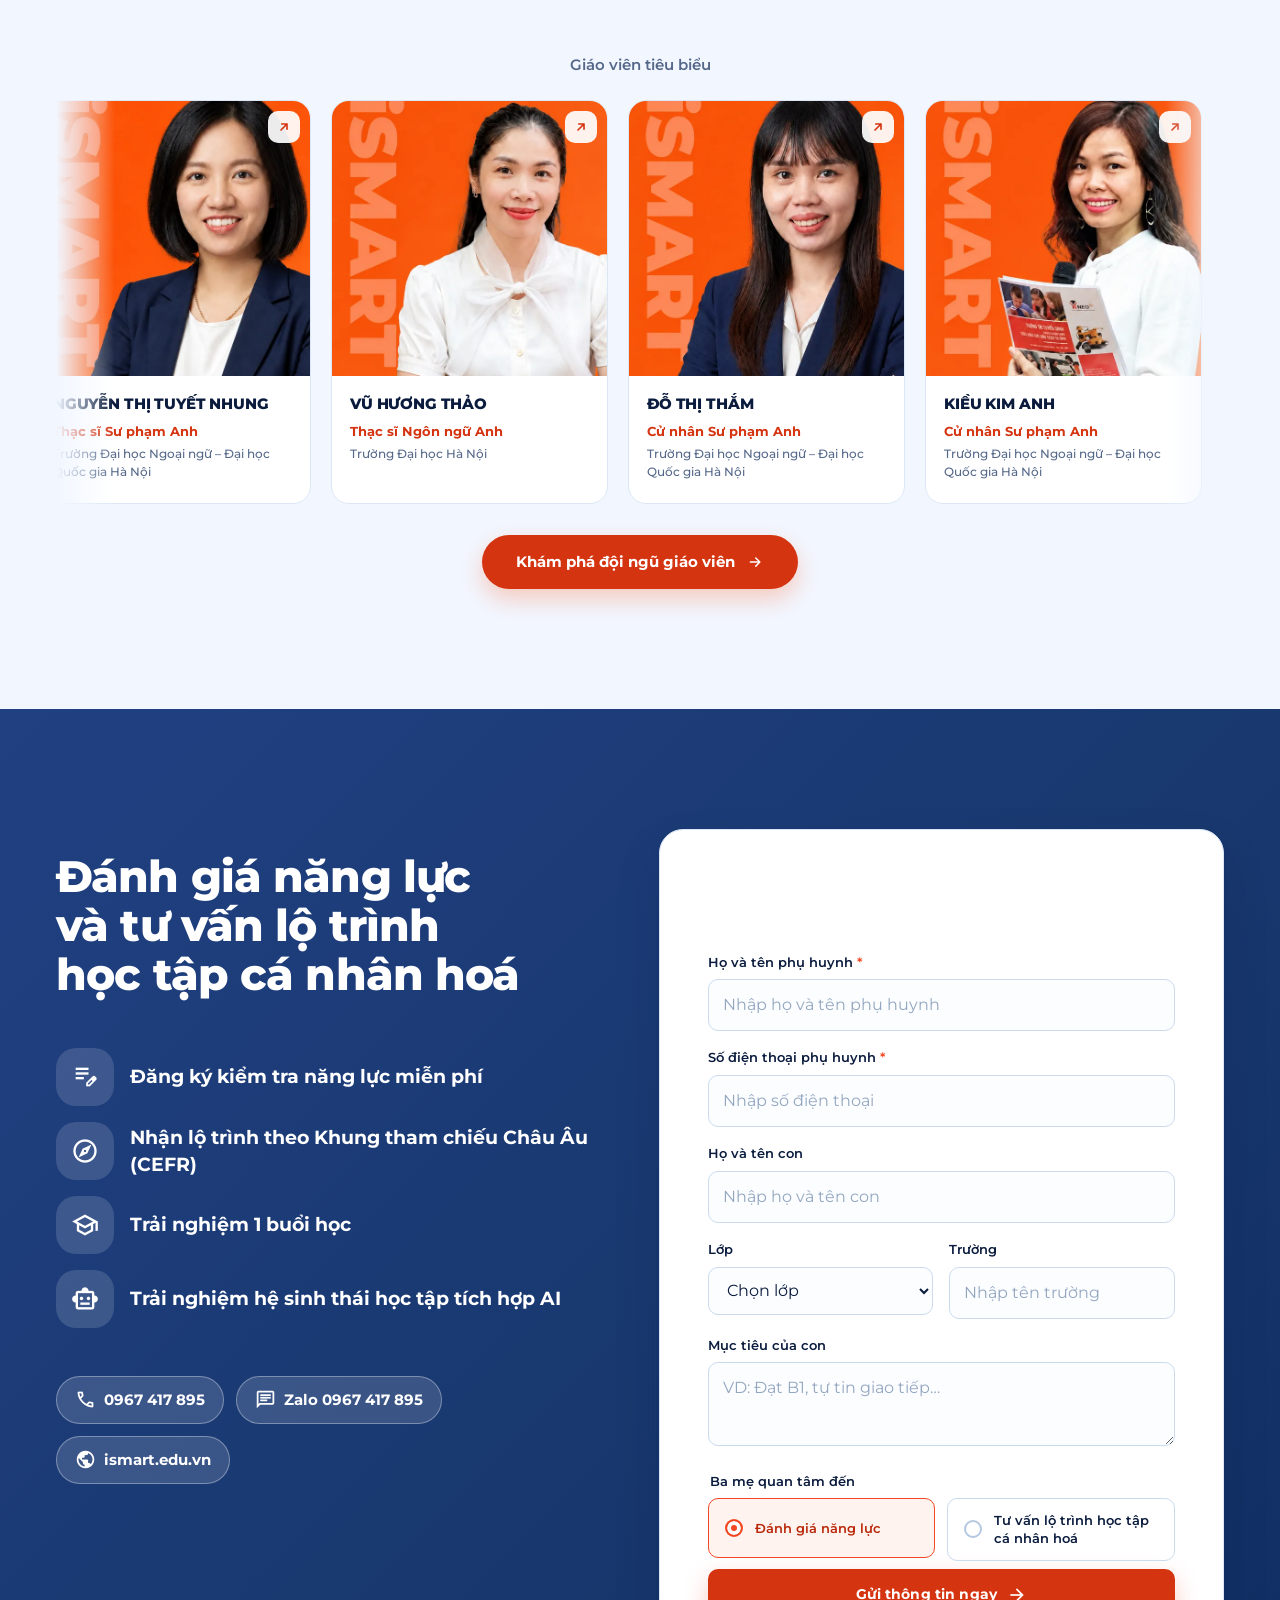
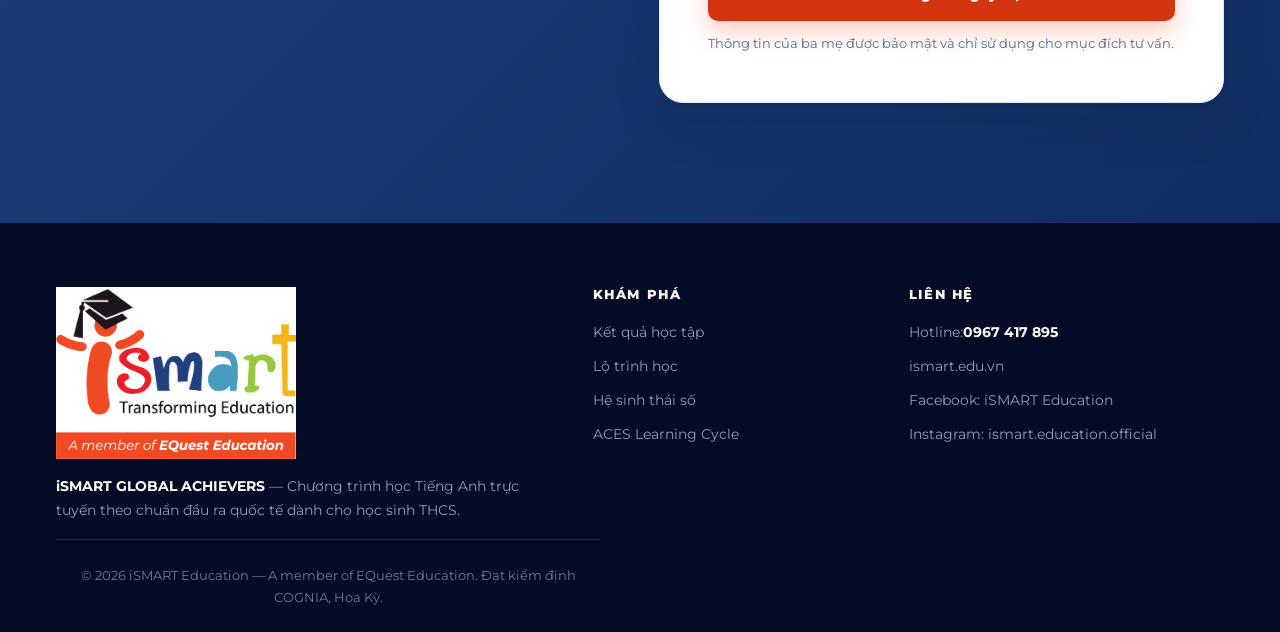
==== commit 5daeaa28: "Update meta description and fix og:image for link previews Co-Authored-By: Claude Sonnet 5.5 <norepl" ====
--- a/index.html
+++ b/index.html
@@ -4,7 +4,7 @@
   <meta charset="UTF-8">
   <meta name="viewport" content="width=device-width, initial-scale=1">
   <title>iGLOBAL</title>
-  <meta name="description" content="iSMART Global Achievers giúp học sinh THCS phát triển tiếng Anh toàn diện theo chuẩn CEFR với lớp học trực tuyến, AI và hệ sinh thái học tập 24/7.">
+  <meta name="description" content="iGlobal giúp học sinh THCS phát triển tiếng Anh toàn diện theo chuẩn CEFR với lớp học trực tuyến, AI và hệ sinh thái học tập 24/7.">
   <meta name="theme-color" content="#030B26">
 
   <meta property="og:type" content="website">
@@ -12,7 +12,10 @@
   <meta property="og:site_name" content="iSMART Education">
   <meta property="og:title" content="iGLOBAL">
   <meta property="og:description" content="Lộ trình A1 → B2 theo chuẩn CEFR, lớp học trực tuyến cùng giáo viên đạt chuẩn và hệ sinh thái học tập AI 24/7.">
-  <meta property="og:image" content="assets/generated/hero-neon-background.jpg">
+  <meta property="og:url" content="https://iglobal.ismart.edu.vn/">
+  <meta property="og:image" content="https://iglobal.ismart.edu.vn/assets/generated/hero-neon-background.jpg">
+  <meta property="og:image:width" content="1672">
+  <meta property="og:image:height" content="941">
   <meta name="twitter:card" content="summary_large_image">
 
   <link rel="icon" type="image/png" href="assets/favicon.png">
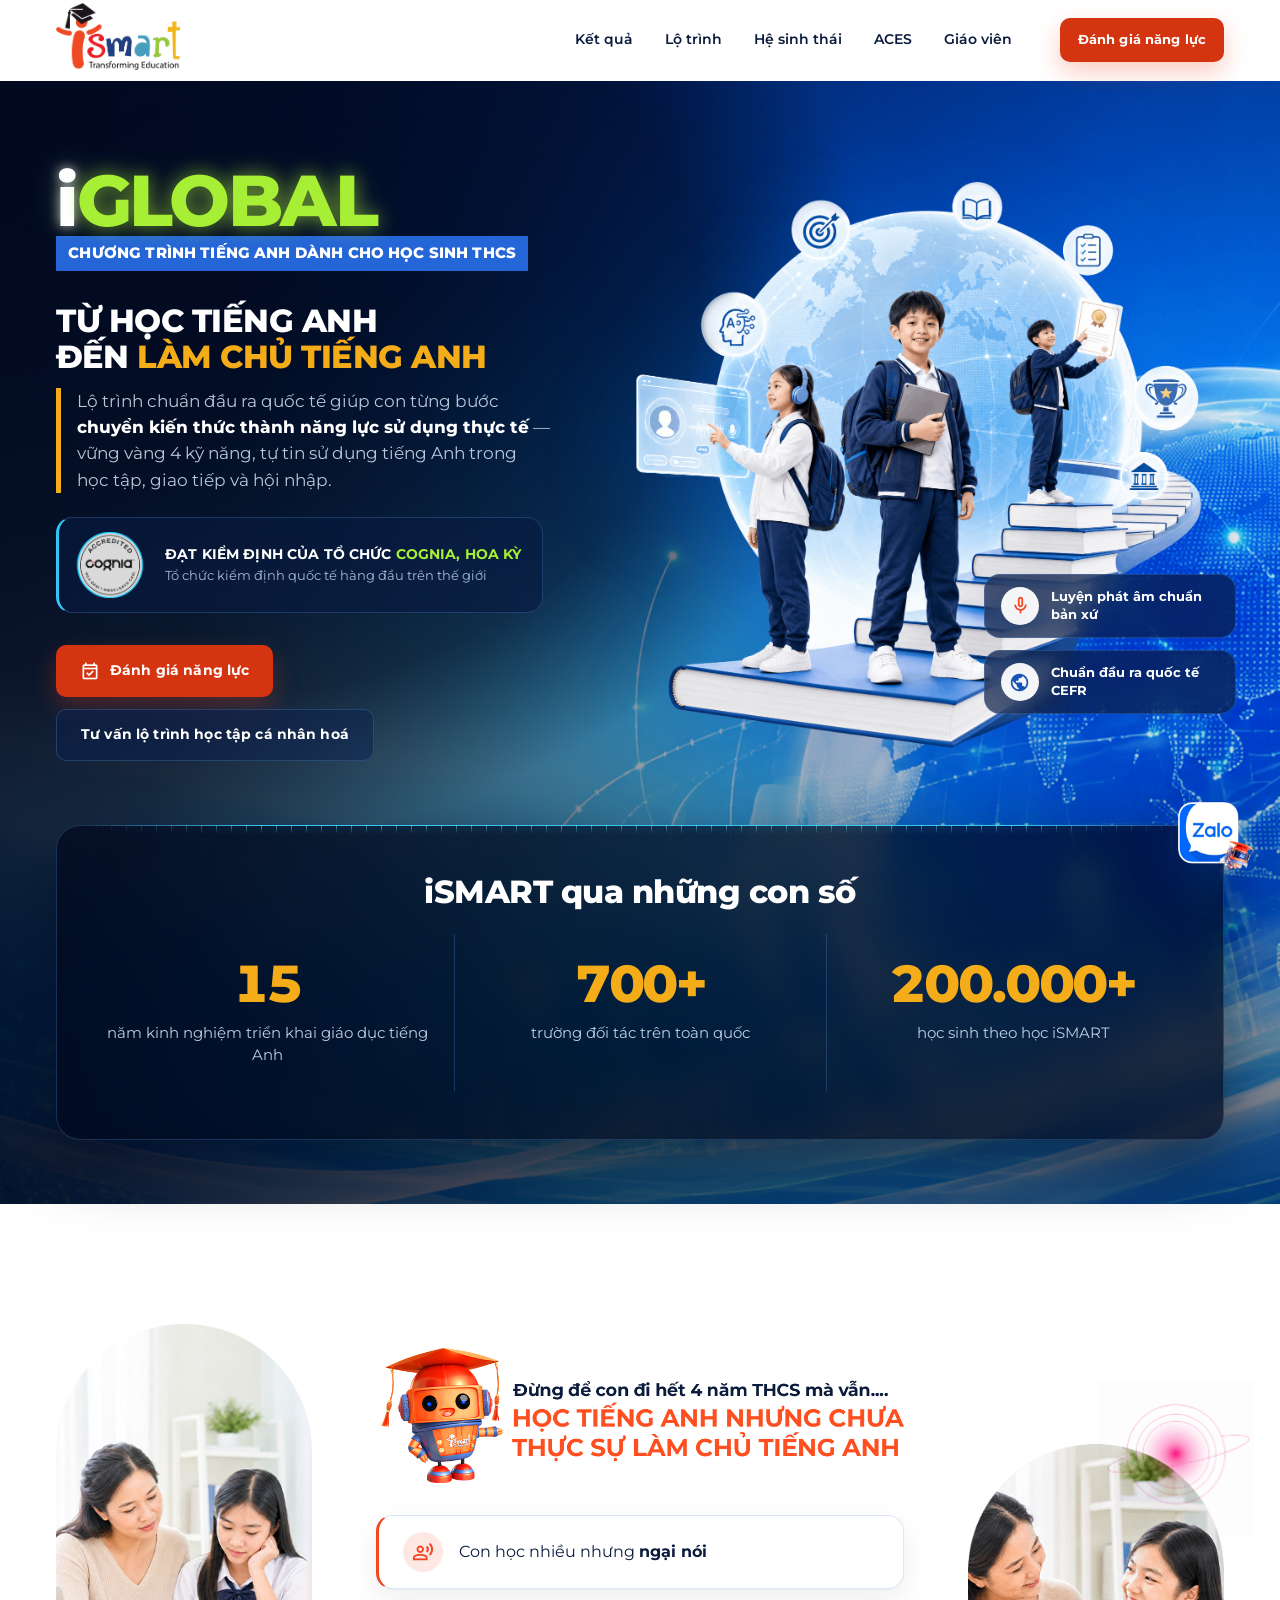
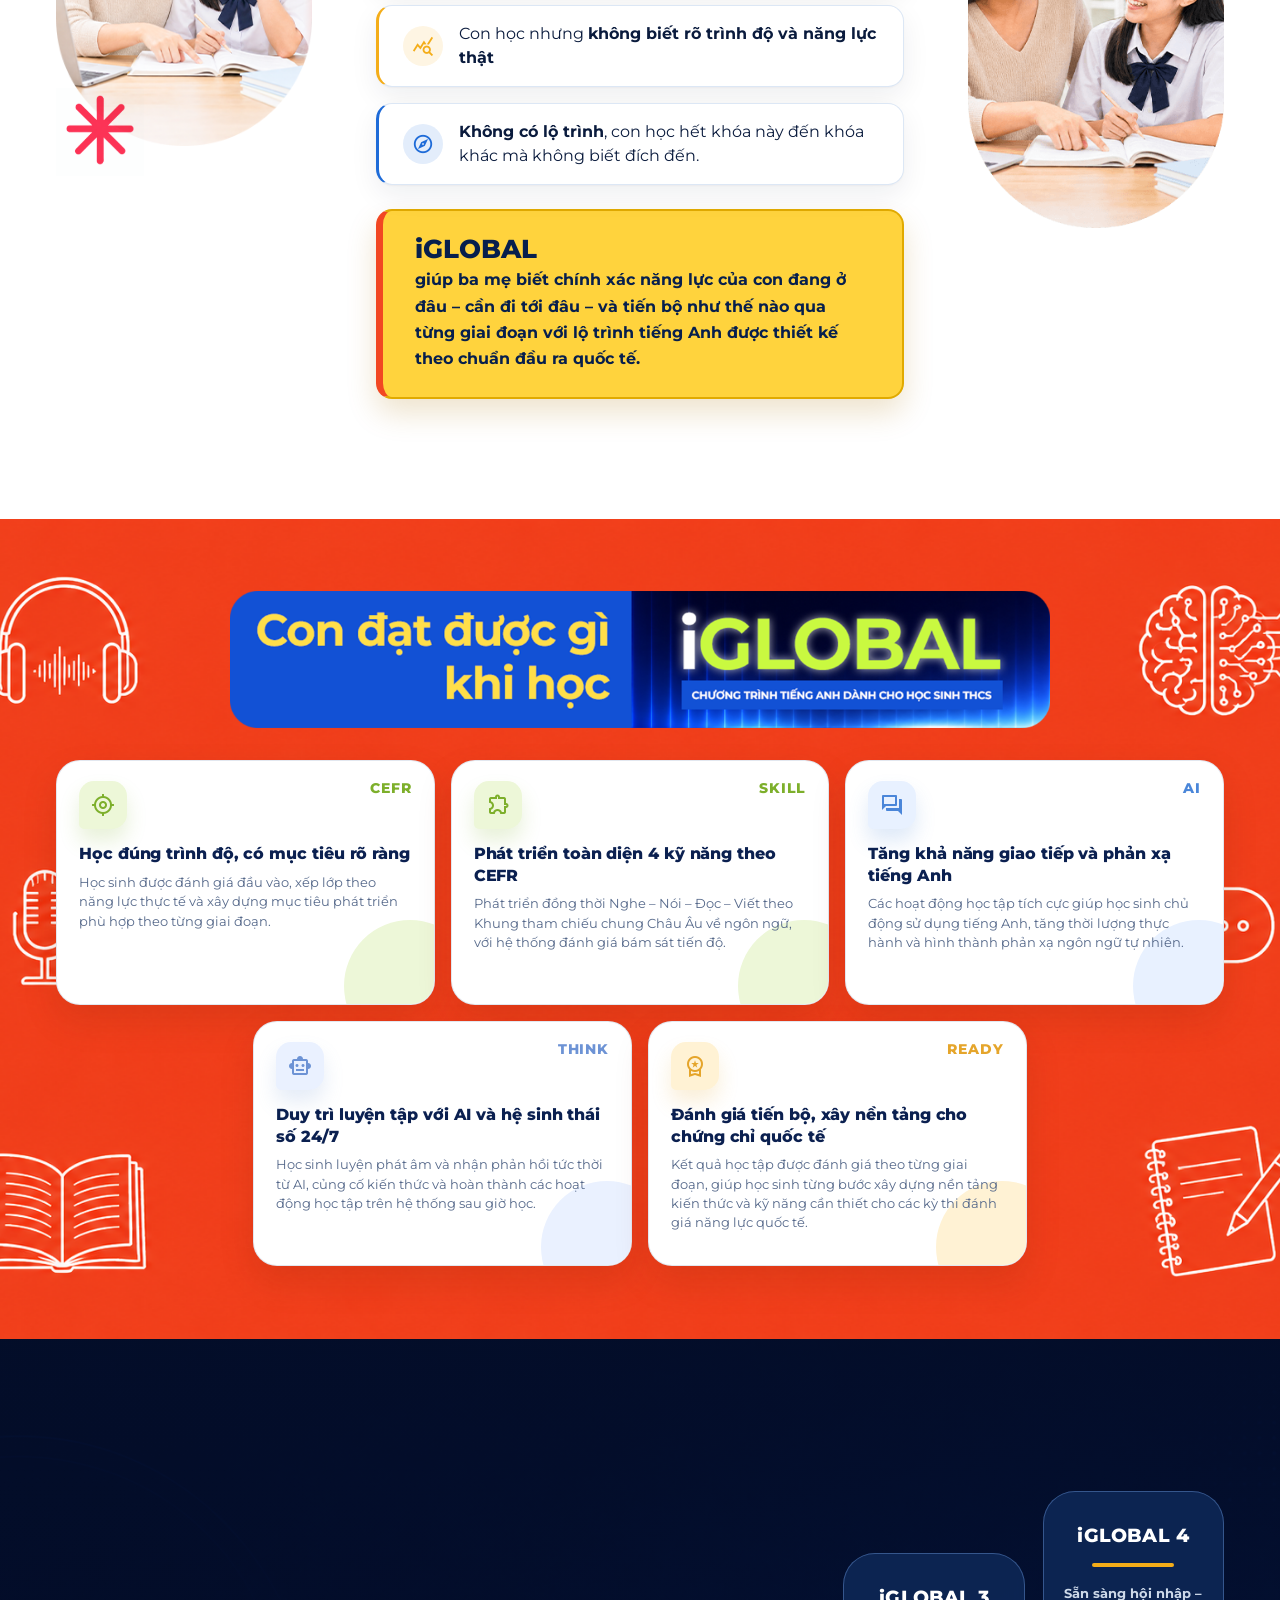
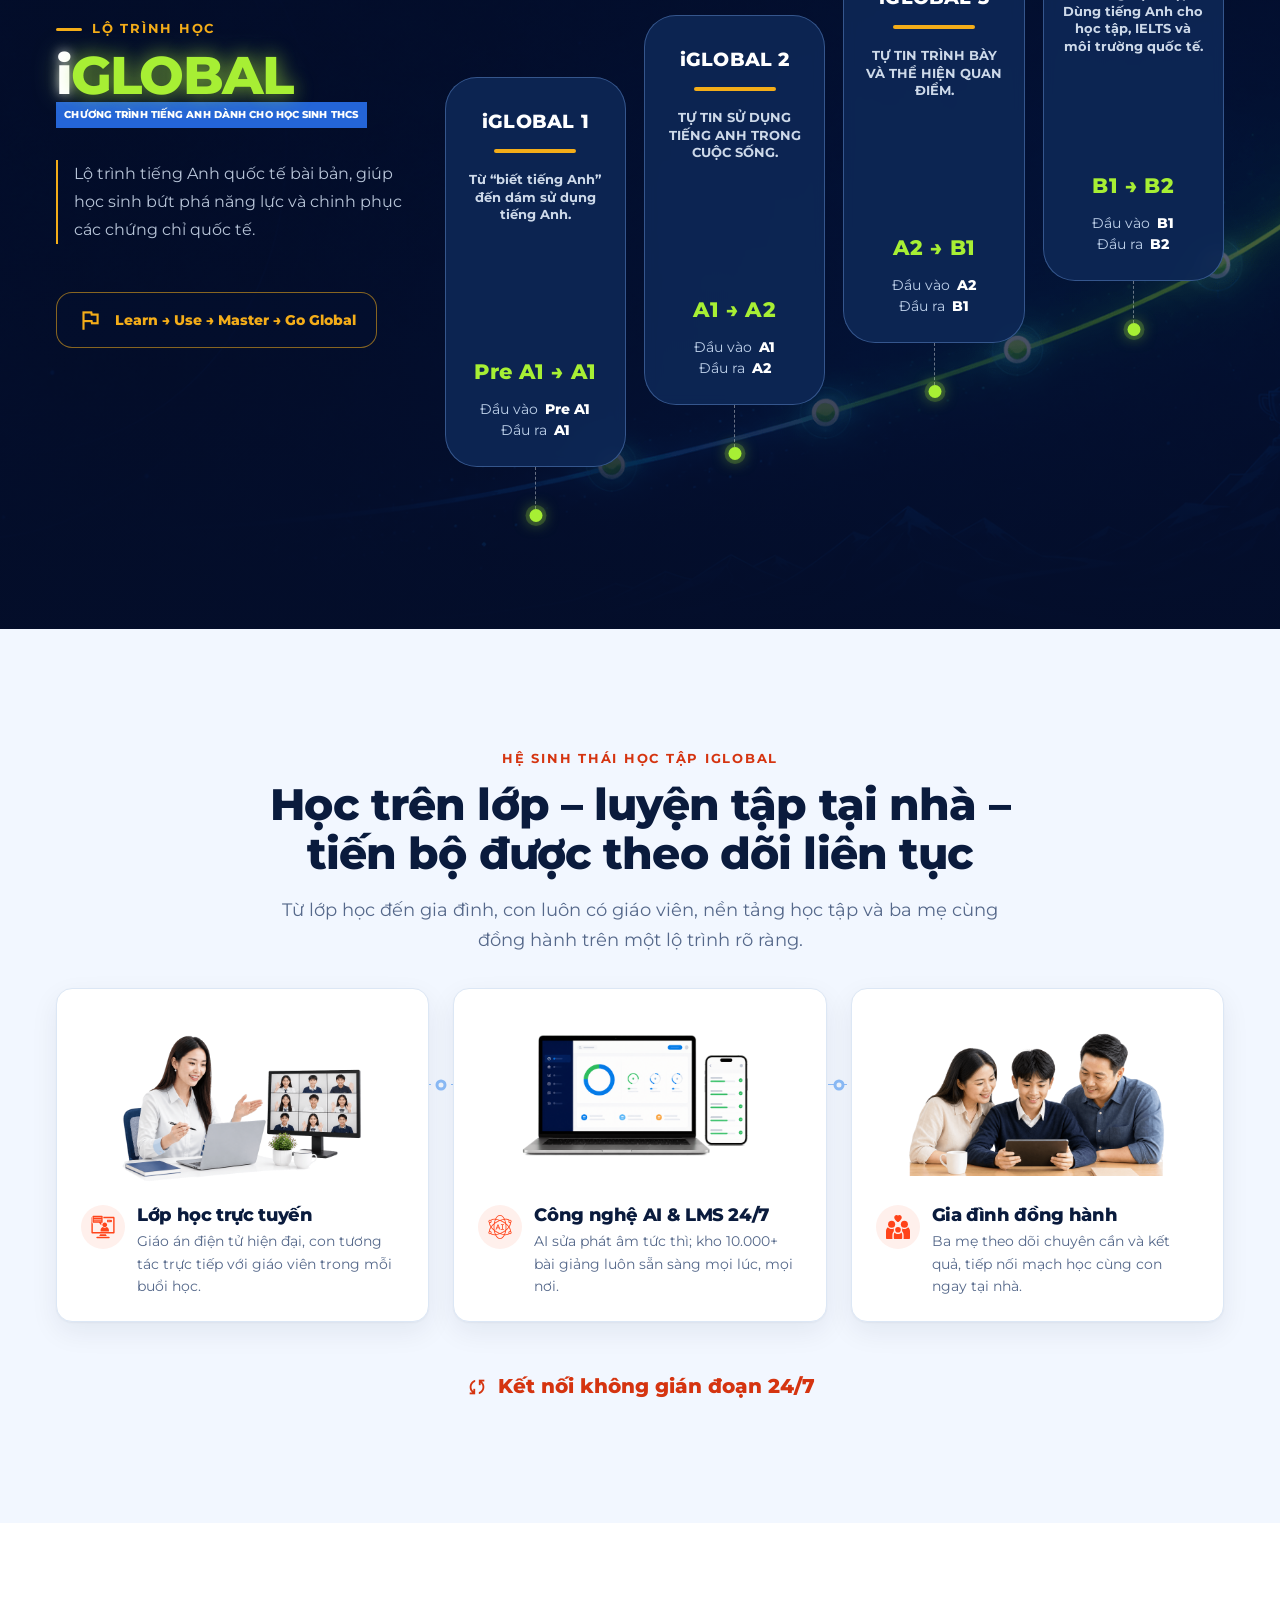
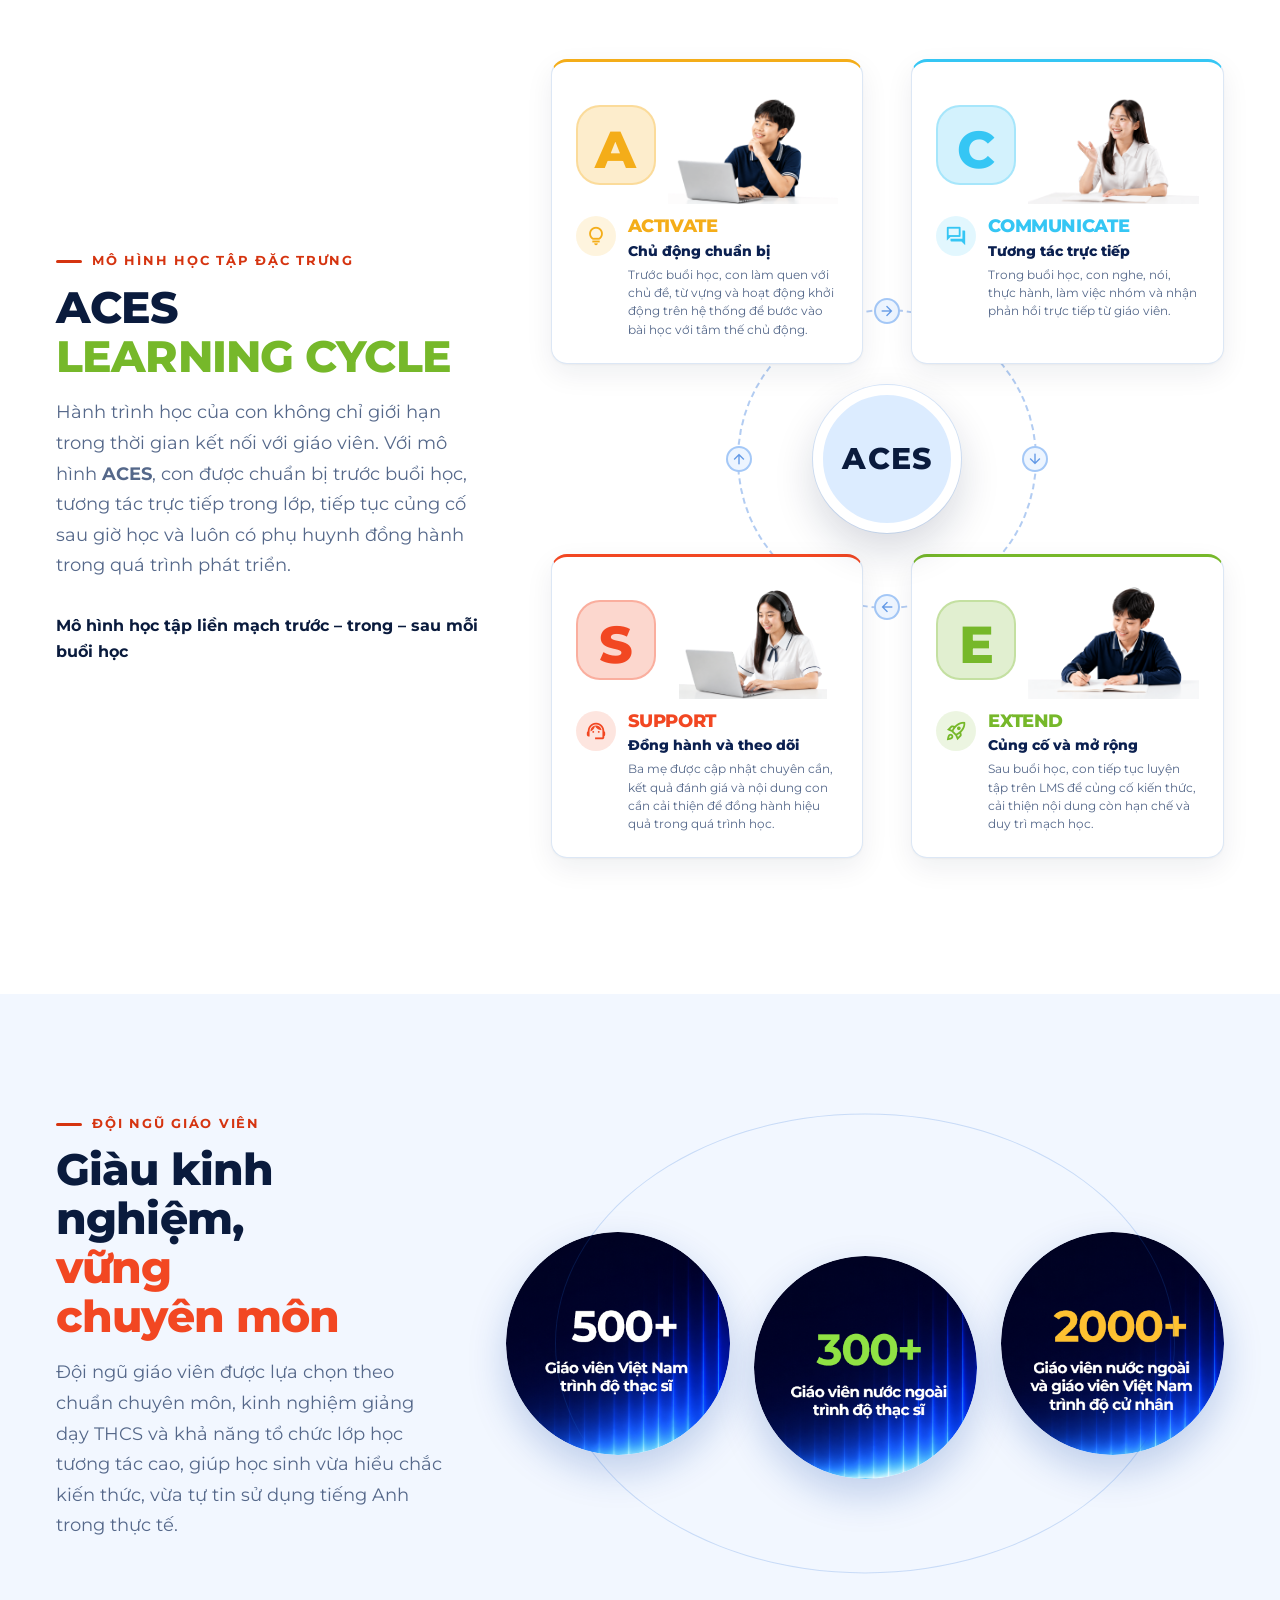
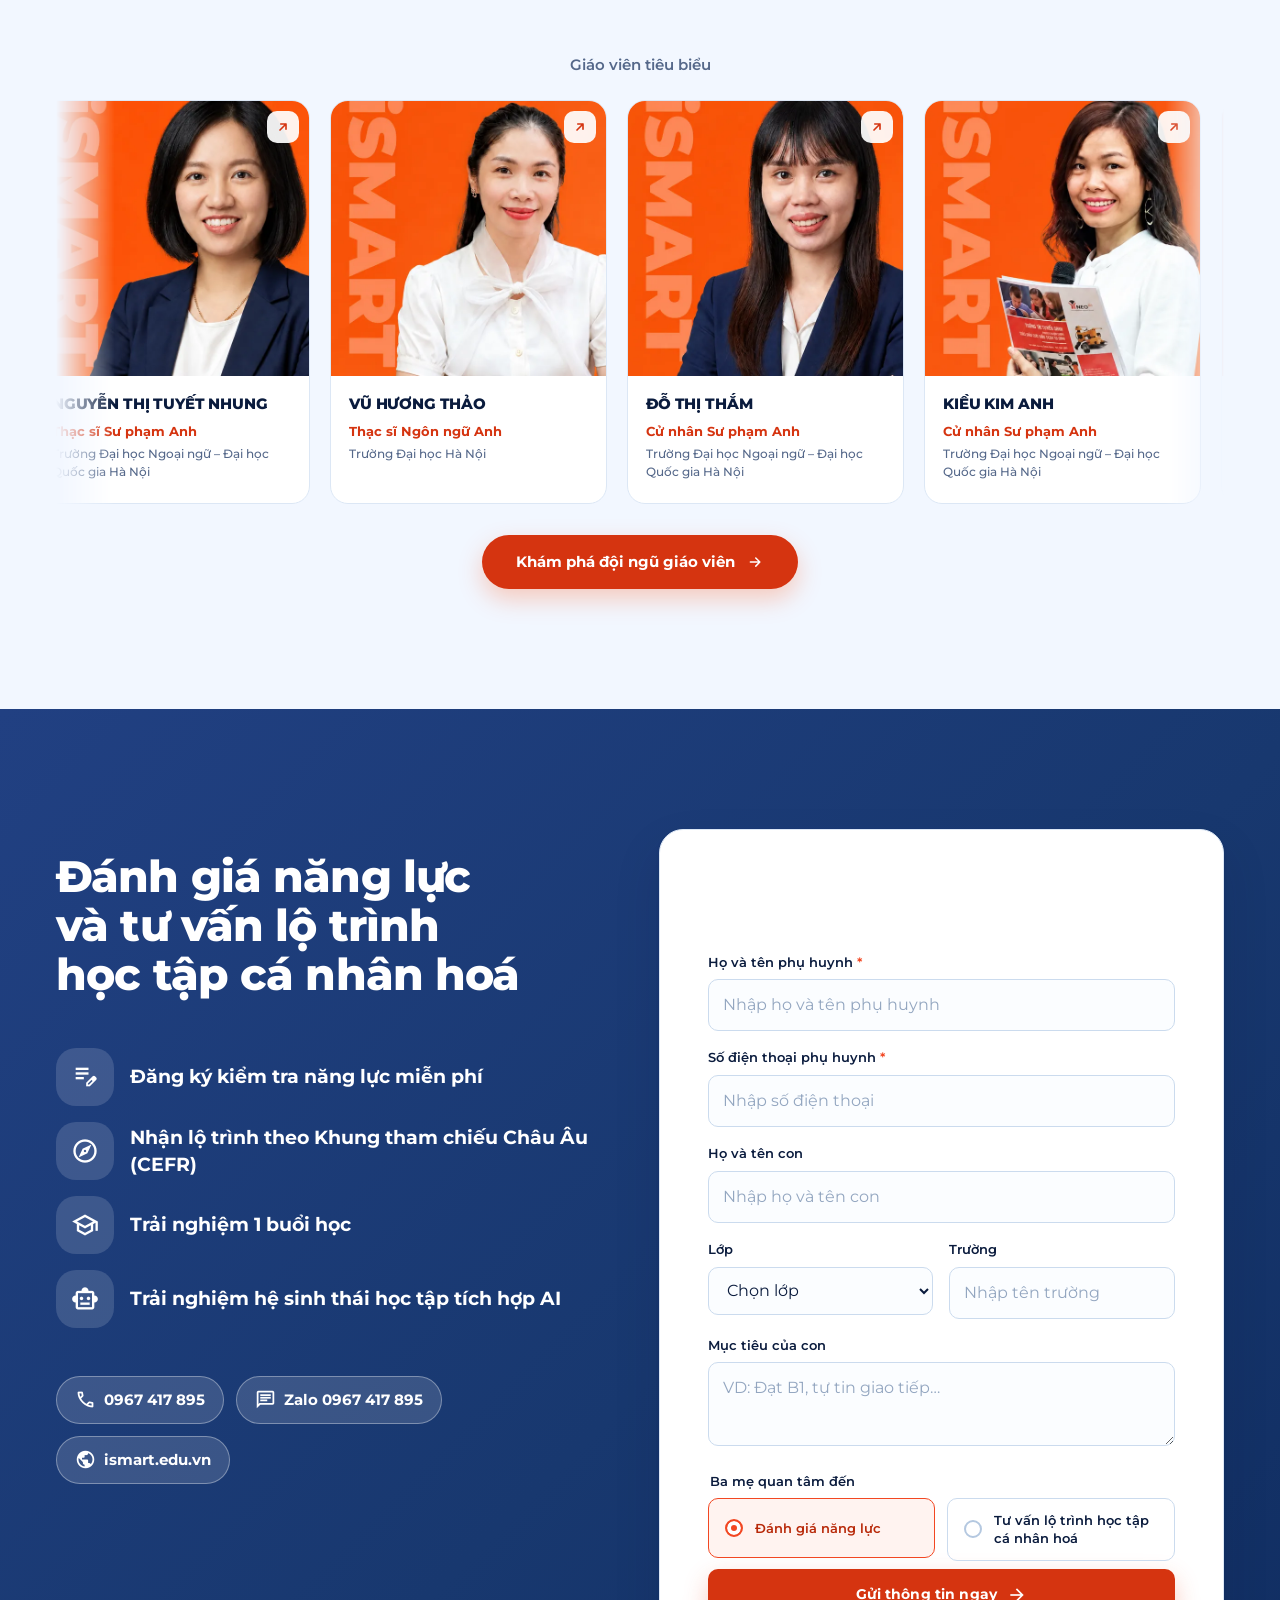
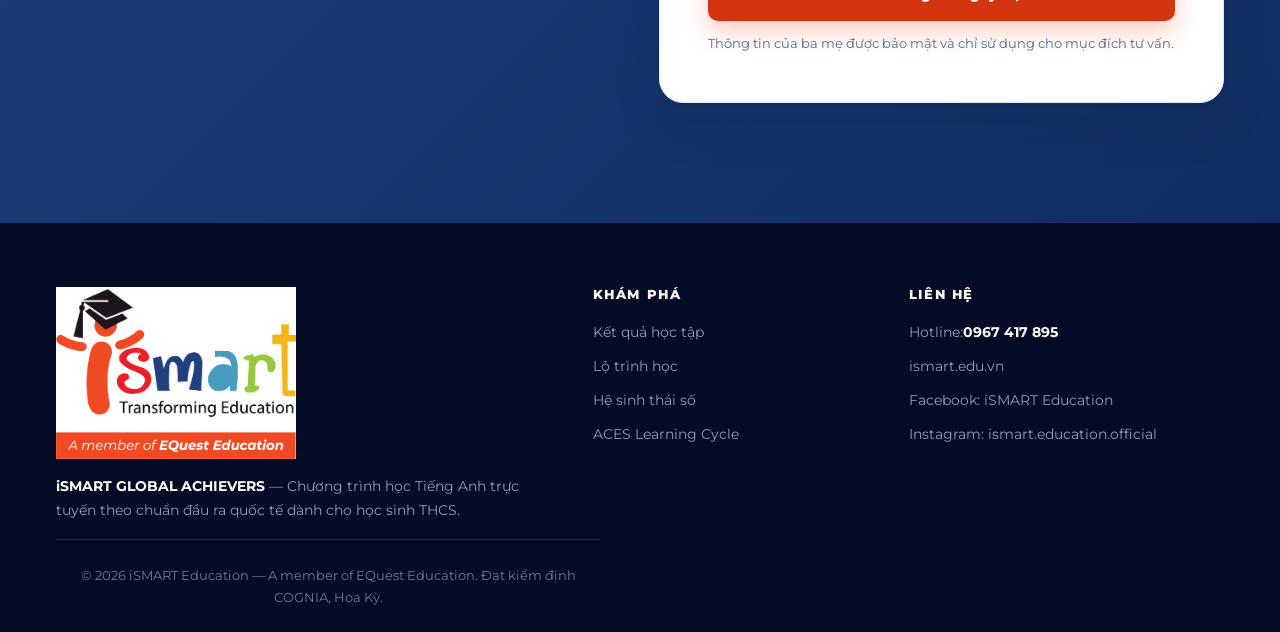
==== commit 4afd03f4: "Update page title and og:title Co-Authored-By: Claude Sonnet 5.5 <noreply@anthropic.com>" ====
--- a/index.html
+++ b/index.html
@@ -3,14 +3,14 @@
 <head>
   <meta charset="UTF-8">
   <meta name="viewport" content="width=device-width, initial-scale=1">
-  <title>iGLOBAL</title>
+  <title>iSMART | iGlobal - Chương trình tiếng anh dành cho học sinh THCS</title>
   <meta name="description" content="iGlobal giúp học sinh THCS phát triển tiếng Anh toàn diện theo chuẩn CEFR với lớp học trực tuyến, AI và hệ sinh thái học tập 24/7.">
   <meta name="theme-color" content="#030B26">
 
   <meta property="og:type" content="website">
   <meta property="og:locale" content="vi_VN">
   <meta property="og:site_name" content="iSMART Education">
-  <meta property="og:title" content="iGLOBAL">
+  <meta property="og:title" content="iSMART | iGlobal - Chương trình tiếng anh dành cho học sinh THCS">
   <meta property="og:description" content="Lộ trình A1 → B2 theo chuẩn CEFR, lớp học trực tuyến cùng giáo viên đạt chuẩn và hệ sinh thái học tập AI 24/7.">
   <meta property="og:url" content="https://iglobal.ismart.edu.vn/">
   <meta property="og:image" content="https://iglobal.ismart.edu.vn/assets/generated/hero-neon-background.jpg">
